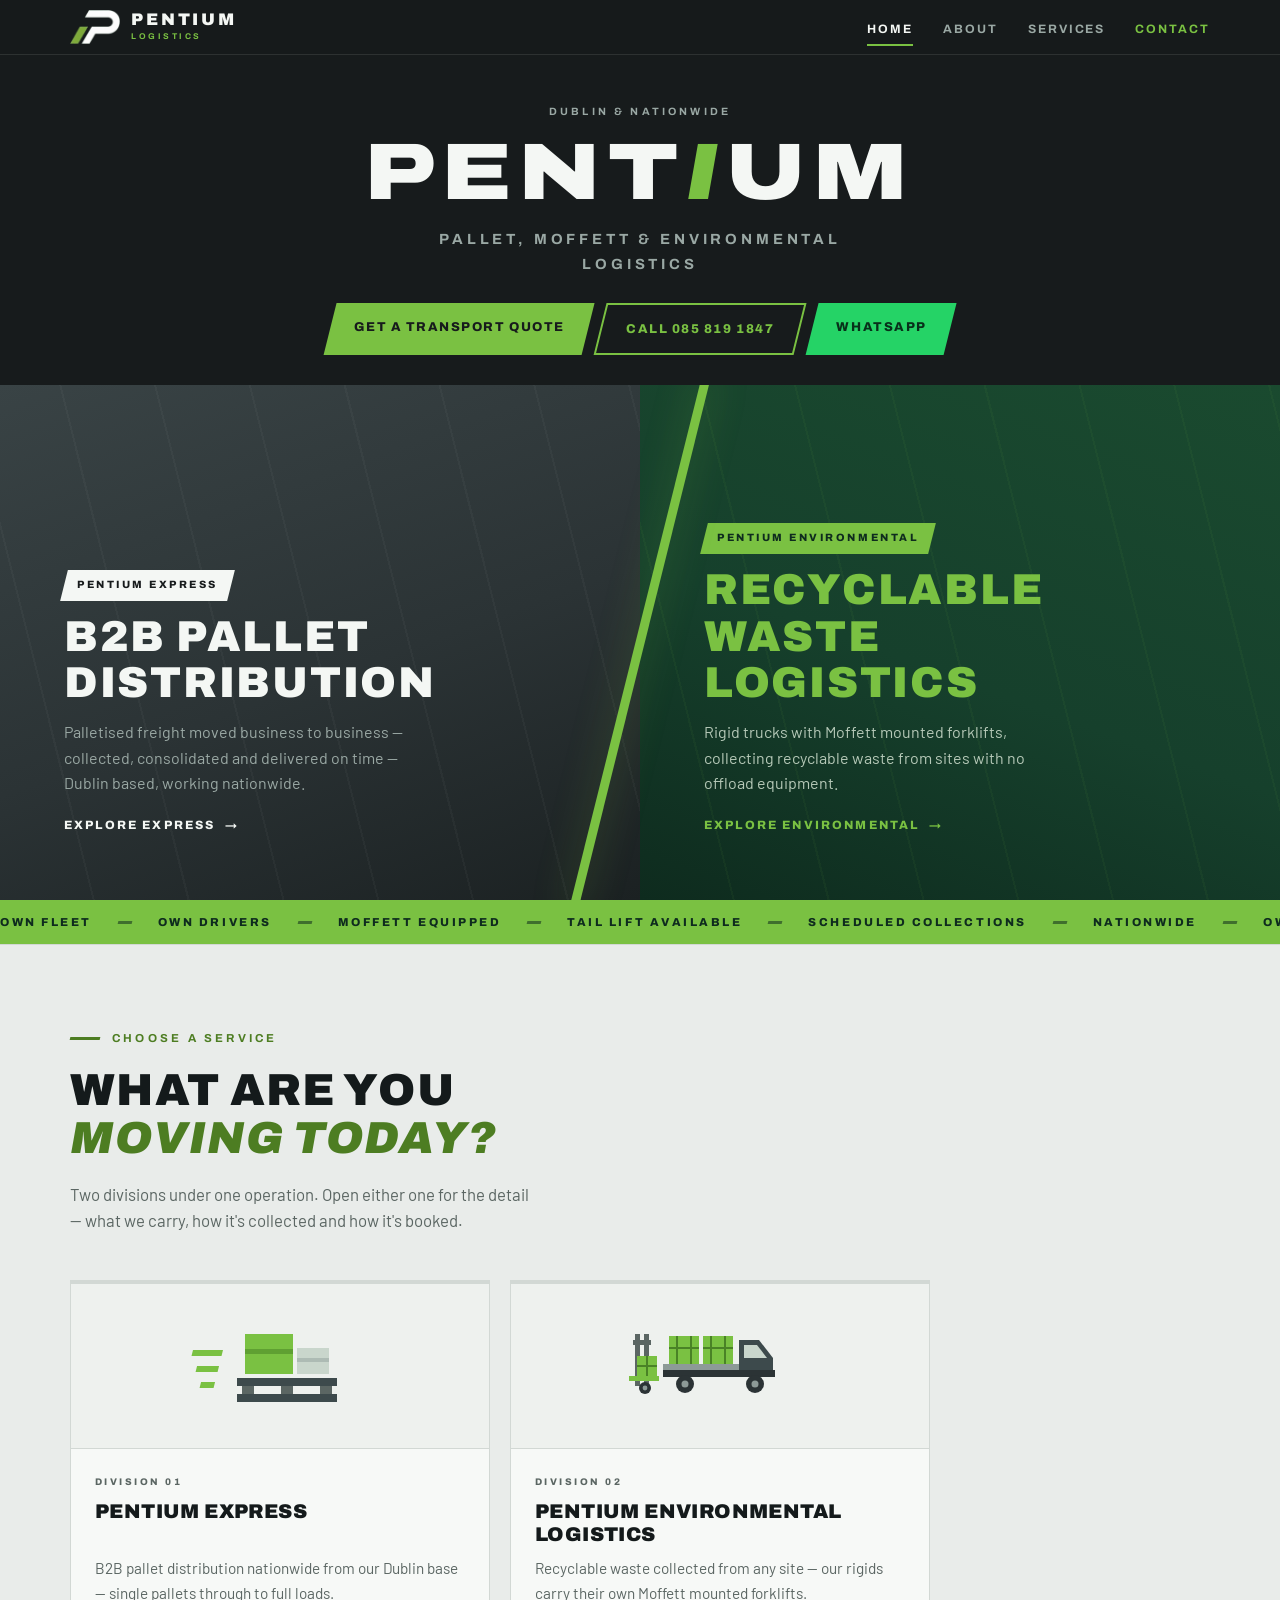
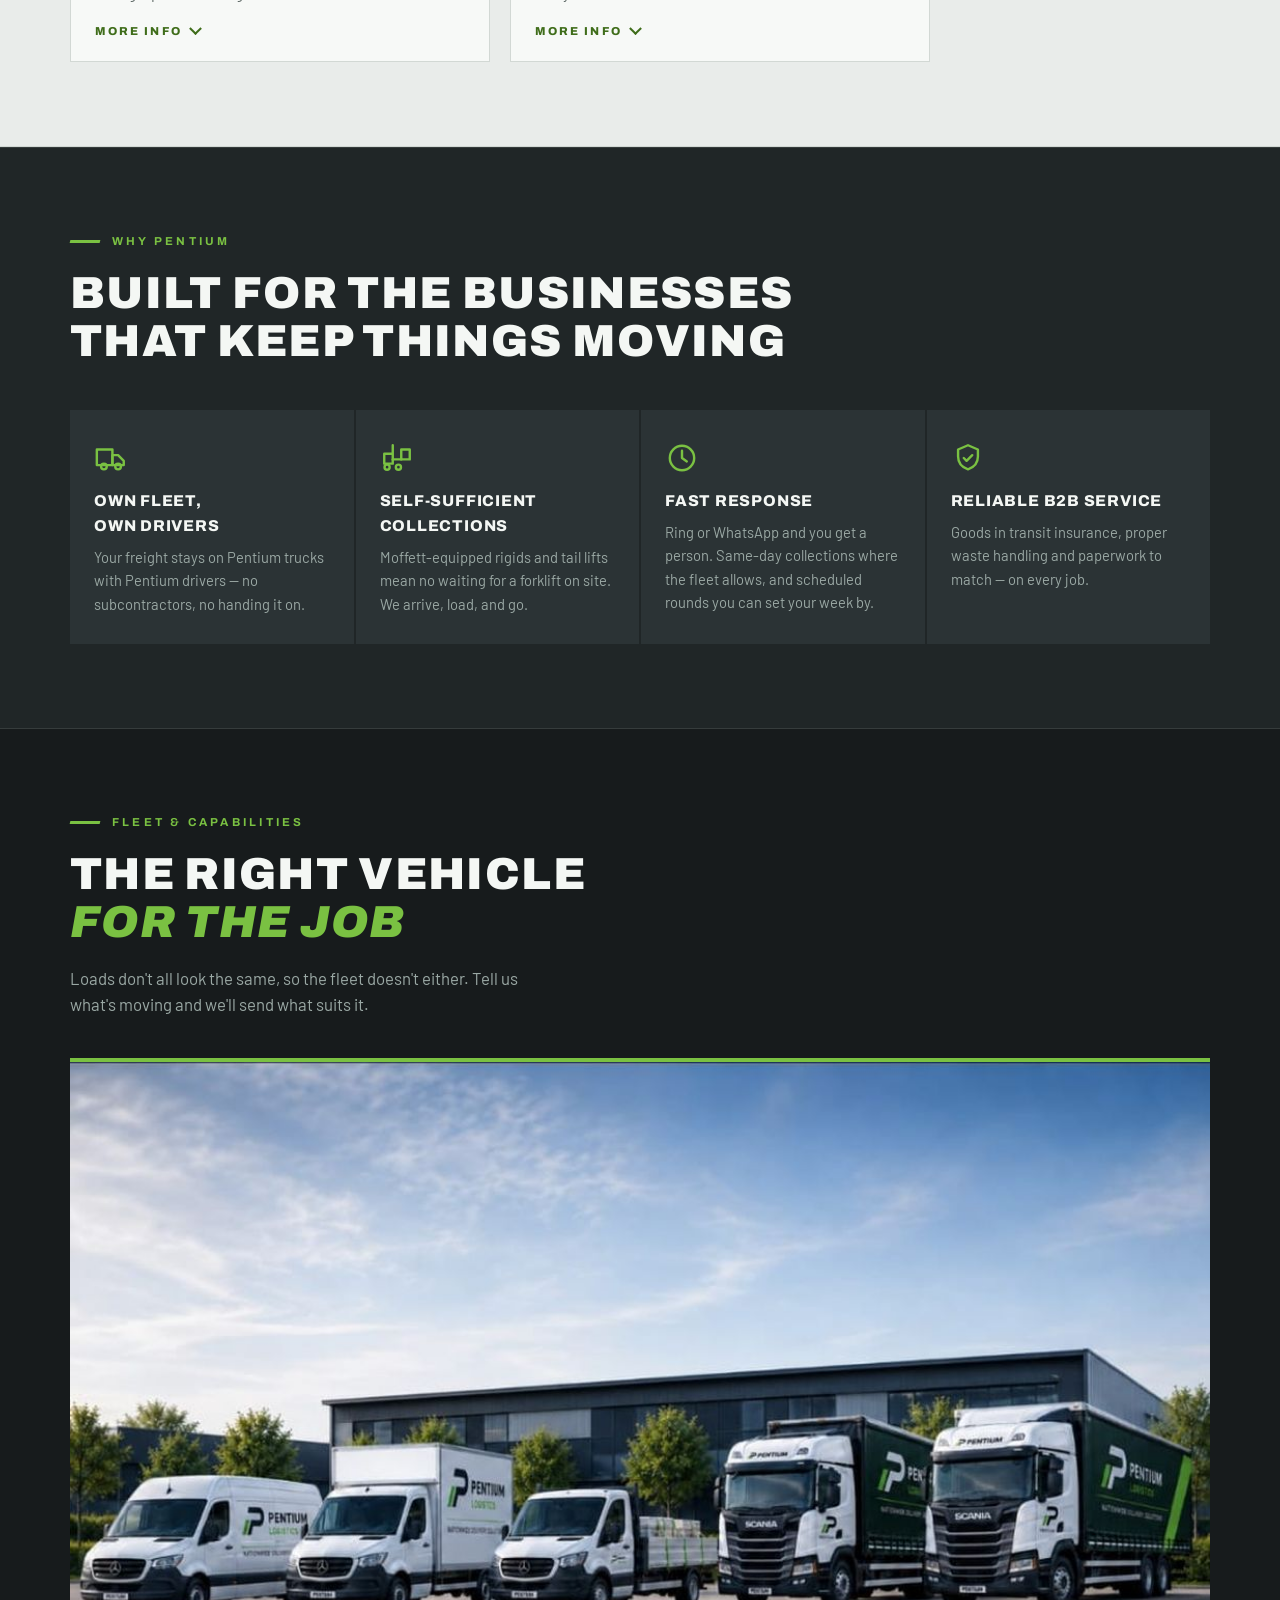
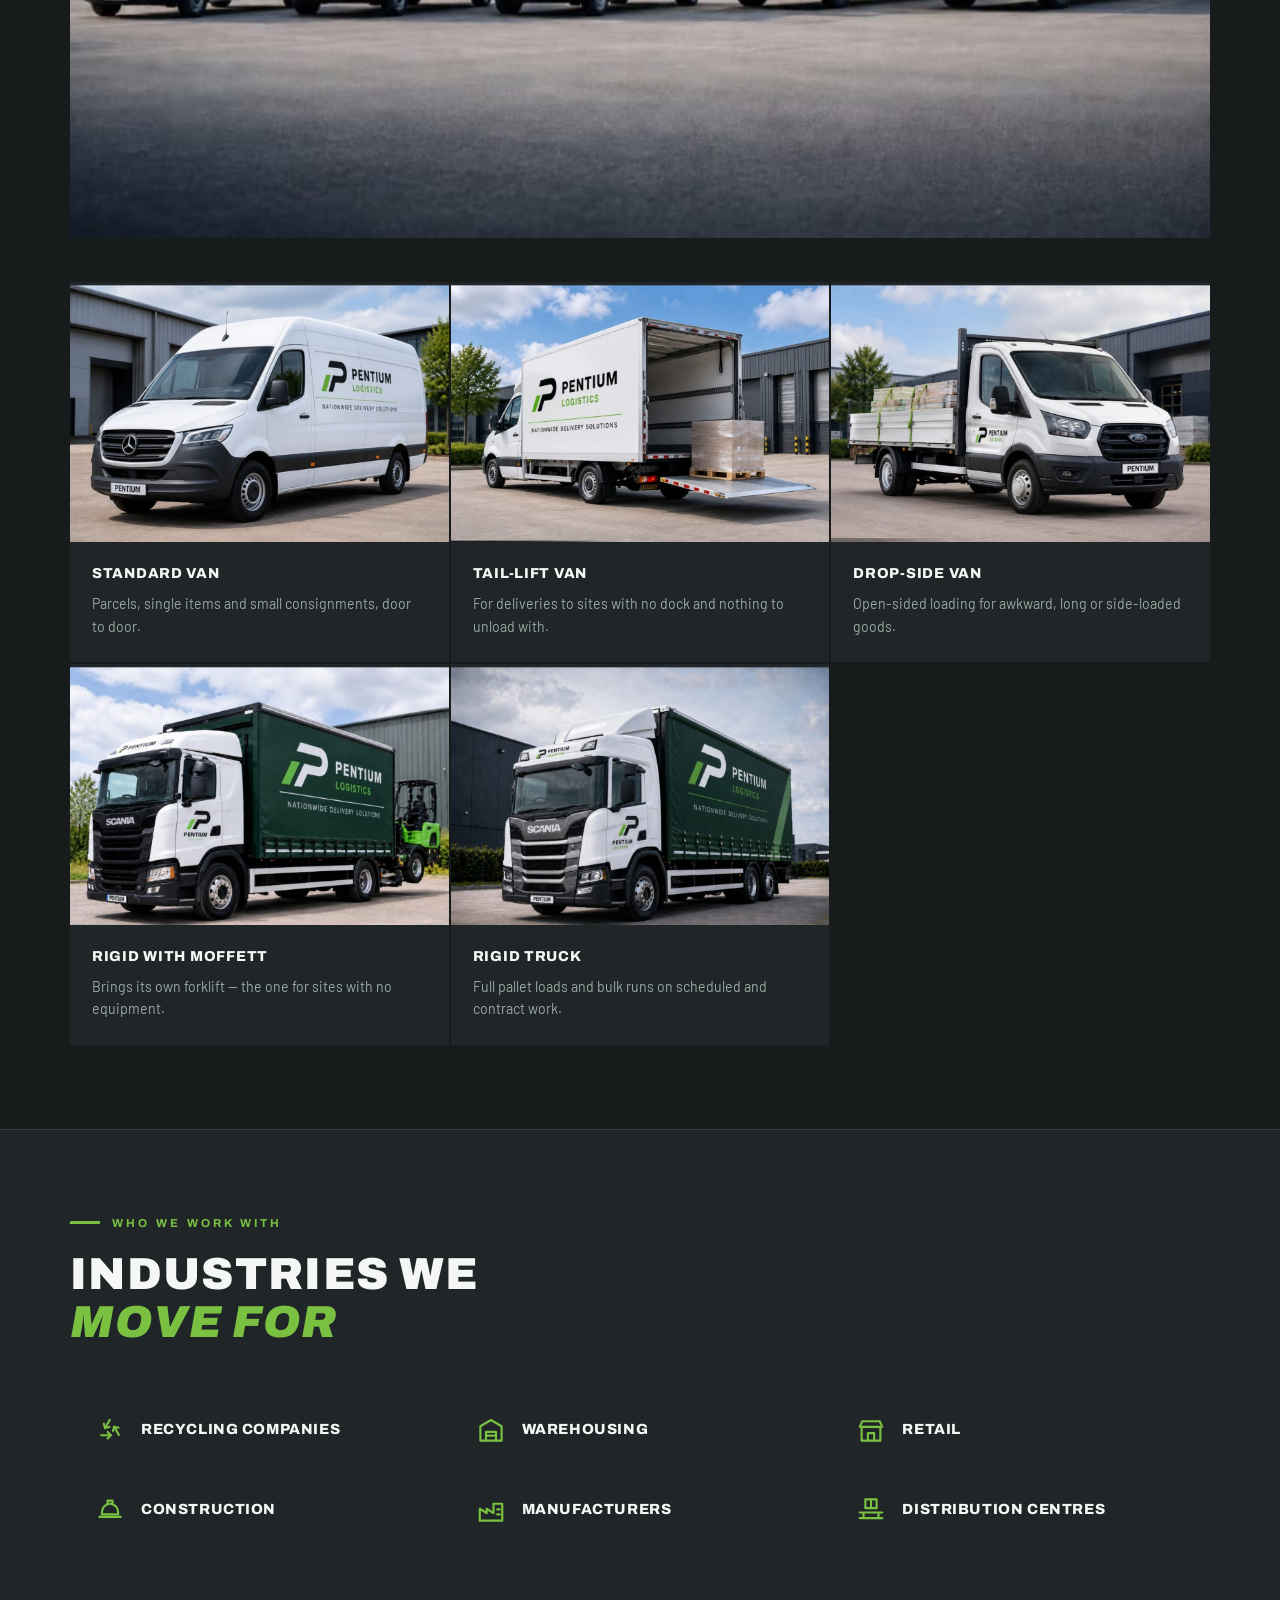
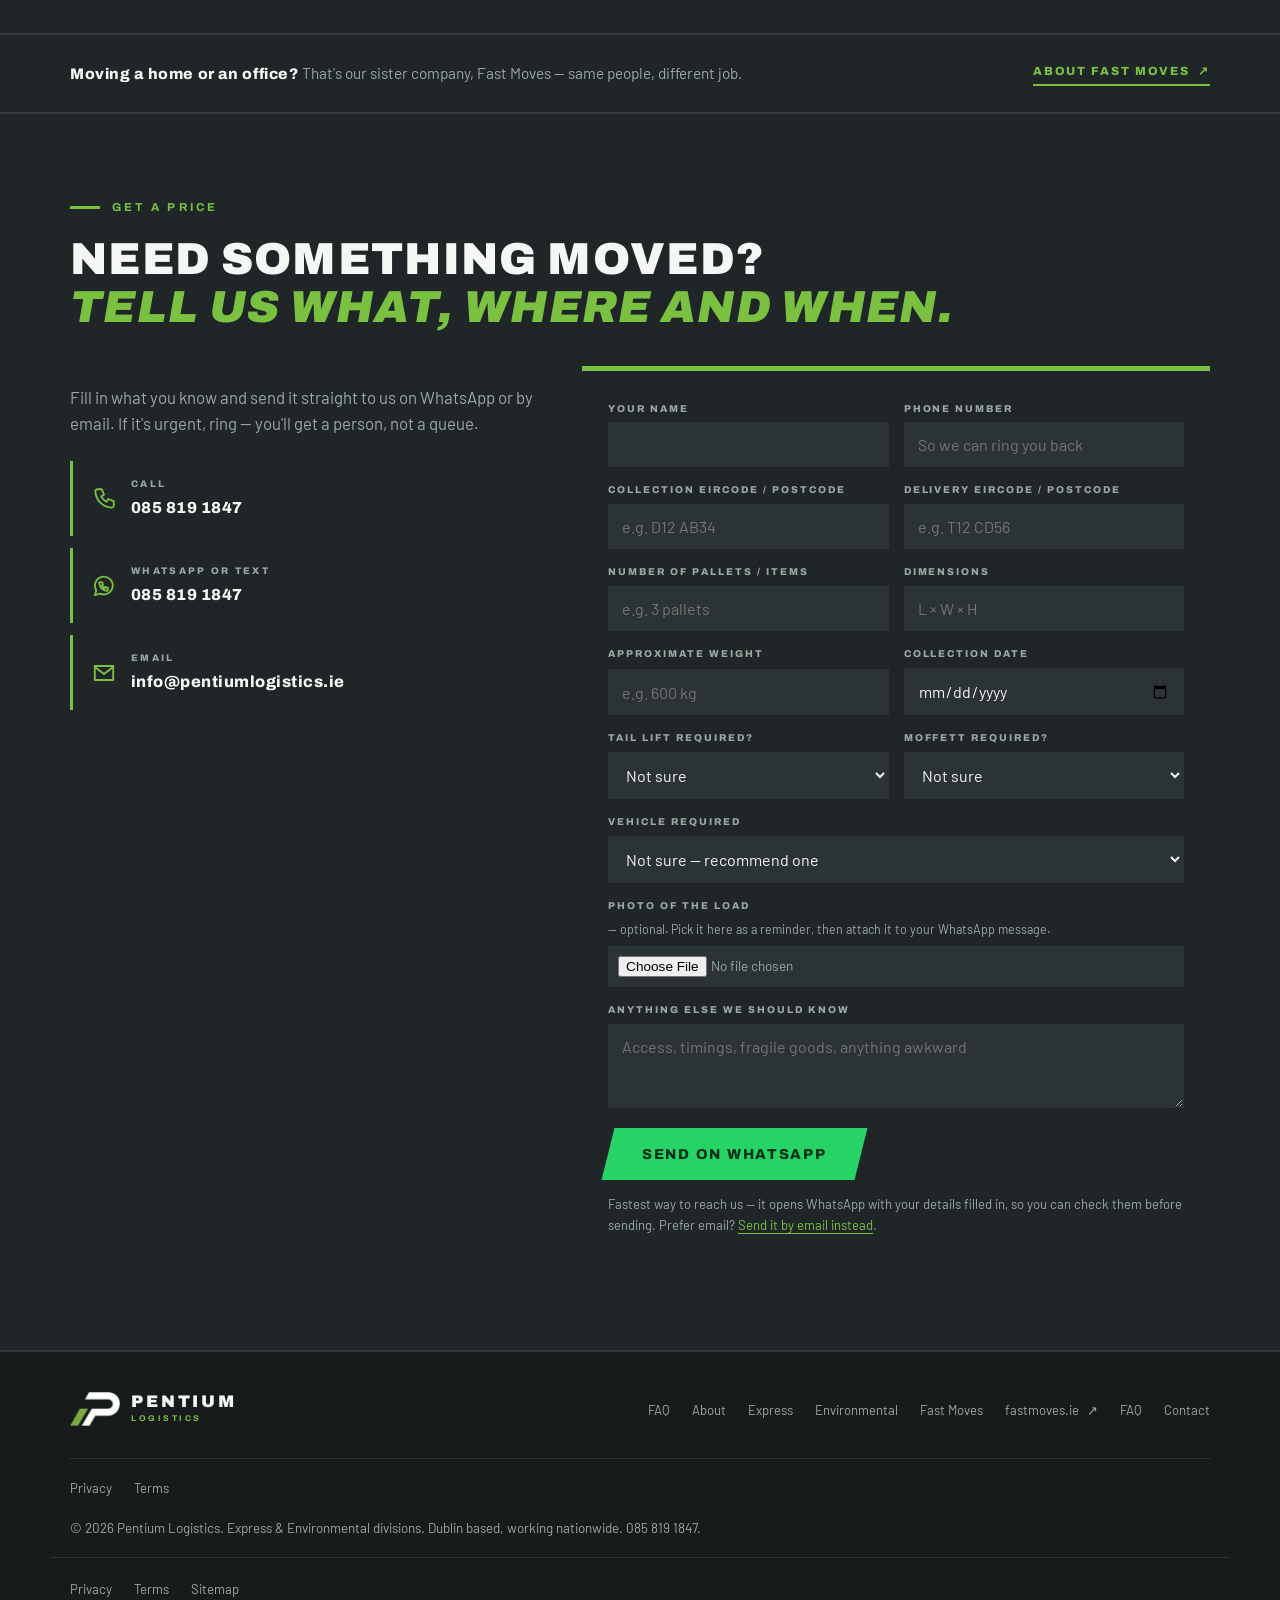
==== index.html @ 989b6089 "Finish the legal pages, render the quote form server-side, fix geography Addresses an external revie" ====
<!DOCTYPE html>
<html lang="en-IE">
<head>
<meta charset="utf-8">
<meta name="viewport" content="width=device-width, initial-scale=1.0, viewport-fit=cover">
<title>Pallet Distribution &amp; Moffett Collections Dublin | Pentium Logistics</title>
<meta name="description" content="B2B pallet distribution, Moffett mounted forklift collections and recyclable waste logistics. Own fleet, own drivers, Dublin based and working nationwide. Call or WhatsApp 085 819 1847.">
<link rel="canonical" href="https://pentium-3.vercel.app/">
<meta name="theme-color" content="#171b1c">
<meta property="og:type" content="website">
<meta property="og:locale" content="en_IE">
<meta property="og:site_name" content="Pentium Logistics">
<meta property="og:title" content="Pallet Distribution &amp; Moffett Collections Dublin | Pentium Logistics">
<meta property="og:description" content="B2B pallet distribution, Moffett mounted forklift collections and recyclable waste logistics. Own fleet, own drivers, Dublin based and working nationwide. Call or WhatsApp 085 819 1847.">
<meta property="og:url" content="https://pentium-3.vercel.app/">
<meta name="twitter:card" content="summary_large_image">
<link rel="icon" type="image/png" href="assets/favicon.png">
<link rel="preconnect" href="https://fonts.googleapis.com">
<link rel="preconnect" href="https://fonts.gstatic.com" crossorigin>
<link href="https://fonts.googleapis.com/css2?family=Archivo:wdth,wght@100,400..900;125,600..900&family=Barlow:wght@400;500;600&display=swap" rel="stylesheet">
<link rel="stylesheet" href="assets/styles.css">
<script type="application/ld+json">{
  "@context":"https://schema.org","@type":"LocalBusiness","@id":"https://pentium-3.vercel.app/#business",
  "name":"Pentium Logistics",
  "description":"B2B pallet distribution, Moffett collections and recyclable waste logistics. Dublin based, working nationwide.",
  "url":"https://pentium-3.vercel.app/","telephone":"+353858191847","email":"info@pentiumlogistics.ie",
  "address":{"@type":"PostalAddress","addressLocality":"Dublin","addressCountry":"IE"},
  "areaServed":{"@type":"Country","name":"Ireland"},
  "openingHoursSpecification":[{"@type":"OpeningHoursSpecification","dayOfWeek":["Monday","Tuesday","Wednesday","Thursday","Friday"],"opens":"08:00","closes":"18:00"}],
  "knowsAbout":["Pallet distribution","Moffett mounted forklift collections","Recyclable waste logistics","Tail lift delivery"]
}</script>
</head>
<body>
<a class="skip" href="#main">Skip to content</a>
<svg width="0" height="0" style="position:absolute" aria-hidden="true"><defs>
<g id="i-recycle"><g transform="translate(12,12)">
  <path d="M-7 4.2h7.6"/><path d="M0.6 4.2l-2.5-2.6M0.6 4.2l-2.5 2.6"/>
  <g transform="rotate(120)"><path d="M-7 4.2h7.6"/><path d="M0.6 4.2l-2.5-2.6M0.6 4.2l-2.5 2.6"/></g>
  <g transform="rotate(240)"><path d="M-7 4.2h7.6"/><path d="M0.6 4.2l-2.5-2.6M0.6 4.2l-2.5 2.6"/></g>
</g></g>
<g id="i-truck"><path d="M2 6h11v11H2z"/><path d="M13 10h4l4 4v3h-8z"/><circle cx="7" cy="18" r="2"/><circle cx="17" cy="18" r="2"/></g>
<g id="i-forklift"><path d="M9 3v13H3v-7h6"/><path d="M9 13h6"/><path d="M15 6h6v7h-6z"/><circle cx="5" cy="18.5" r="1.8"/><circle cx="13" cy="18.5" r="1.8"/></g>
<g id="i-swap"><path d="M3 8h15l-4-4"/><path d="M21 16H6l4 4"/></g>
<g id="i-shield"><path d="M12 3l7 3v5c0 4.6-3 7.7-7 9-4-1.3-7-4.4-7-9V6z"/><path d="M9 12l2 2 4-4"/></g>
<g id="i-wheel"><circle cx="12" cy="12" r="8.6"/><circle cx="12" cy="12" r="2.6"/><path d="M12 3.4v6M4.9 16.3l5.1-3M19.1 16.3l-5.1-3"/></g>
<g id="i-phone"><path d="M6 3h4l2 5-2.6 1.6a12.5 12.5 0 0 0 5 5L16 12l5 2v4a2 2 0 0 1-2.2 2A16 16 0 0 1 4 5.2 2 2 0 0 1 6 3z"/></g>
<g id="i-clipboard"><path d="M9 3h6v3H9z"/><path d="M9 4.5H5.5v16h13v-16H15"/><path d="M9 13l2 2 4-4"/></g>
<g id="i-store"><path d="M4.5 9.5h15v11h-15z"/><path d="M3 9.5L5 5h14l2 4.5"/><path d="M9.5 20.5v-6h5v6"/></g>
<g id="i-factory"><path d="M3 20.5V11l5.5 3.5V11L14 14.5V7h7v13.5z"/><path d="M17 11.5h2M17 15.5h2"/></g>
<g id="i-warehouse"><path d="M3.5 20.5V9L12 4l8.5 5v11.5z"/><path d="M8 20.5v-7h8v7"/><path d="M8 16.5h8"/></g>
<g id="i-pallet"><path d="M7.5 3.5h9v7h-9z"/><path d="M12 3.5v7"/><path d="M3 14h18M3 18.5h18M6 14v4.5M18 14v4.5"/></g>
<g id="i-home"><path d="M4 11l8-6.5 8 6.5v9.5H4z"/><path d="M10 20.5V15h4v5.5"/></g>
<g id="i-hardhat"><path d="M3.5 17.5h17"/><path d="M5.5 15.5v-2a6.5 6.5 0 0 1 13 0v2z"/><path d="M10 7.6V4.5h4v3.1"/></g>
<g id="i-phone2"><path d="M6 3h4l2 5-2.6 1.6a12.5 12.5 0 0 0 5 5L16 12l5 2v4a2 2 0 0 1-2.2 2A16 16 0 0 1 4 5.2 2 2 0 0 1 6 3z"/></g>
<g id="i-wa"><path d="M3.5 20.5l1.4-4.6A8.2 8.2 0 1 1 8.4 19z"/><path d="M8.6 8.4h1.6l1 2.3-1.1.8a5.6 5.6 0 0 0 2.4 2.4l.8-1.1 2.3 1v1.6c0 .6-.5 1.1-1.2 1a8 8 0 0 1-6.8-6.8c-.1-.7.4-1.2 1-1.2z"/></g>
<g id="i-mail"><path d="M3.5 5.5h17v13h-17z"/><path d="M3.5 6.5l8.5 6.5 8.5-6.5"/></g>
<g id="i-clock"><circle cx="12" cy="12" r="8.6"/><path d="M12 6.8V12l3.4 2.4"/></g>
<g id="i-question"><circle cx="12" cy="12" r="8.6"/><path d="M9.6 9.6a2.5 2.5 0 1 1 3.3 2.4c-.6.2-.9.8-.9 1.4v.5"/><path d="M12 17.2h.01"/></g>
</defs></svg>
<nav aria-label="Main">
  <div class="nav-in">
    <a class="logo" href="index.html" aria-label="Pentium Logistics home">
      <img src="assets/pentium-mark.png" alt="" width="106" height="72">
      <span class="word"><b>PENTIUM</b><i>LOGISTICS</i></span>
    </a>
    <button class="burger" aria-expanded="false" aria-label="Menu"><span></span><span></span><span></span></button>
    <ul class="nav-links">
      <li><a href="index.html" class="on" aria-current="page">Home</a></li>
      <li><a href="about.html">About</a></li>
      <li><a href="services.html">Services</a></li>
      <li class="cta"><a href="contact.html">Contact</a></li>
    </ul>
  </div>
</nav>
<div id="intro" aria-hidden="true">
  <div class="stars"></div>
  <div class="glow"></div>
  <svg class="skyline" viewBox="0 0 1200 150" preserveAspectRatio="xMidYMax slice" aria-hidden="true">
    <path d="M0 150V96h54v-26h40v26h30V60h64v90z"/>
    <path d="M150 150V72h86V52h20v20h54v78z"/>
    <path d="M300 150V40h18v110z"/><path d="M306 40h96v9h-96z"/><path d="M396 49h9v46h-9z"/>
    <path d="M330 150V88h120v62z"/>
    <path d="M470 150V64h74v-18h26v18h58v86z"/>
    <path d="M640 150V100h150v-22h44v22h60v50z"/>
    <path d="M700 78h12v22h-12z"/><path d="M760 68h12v32h-12z"/>
    <path d="M900 150V56h64v94z"/><path d="M924 34h16v22h-16z"/>
    <path d="M964 150V92h96v-20h34v20h106v58z"/>
    <path d="M1120 150V70h44v80z"/>
  </svg>
  <div class="ground"></div>
  <div class="kerb"></div>
  <div class="dashes"></div>
</div>
<div id="intro-van" aria-hidden="true">
  <svg viewBox="0 0 430 176" role="img">
    <rect x="16" y="14" width="262" height="100" fill="#0e2b1e"/>
    <rect x="16" y="14" width="262" height="7" fill="#f4f7f4"/>
    <rect x="16" y="100" width="262" height="14" fill="#7ac142"/>
    <image href="assets/pentium-express.png" x="42" y="38" width="210" height="33"/>
    <text x="42" y="92" font-family="Archivo, 'Arial Black', sans-serif" font-weight="700" font-size="13" letter-spacing="2.6" fill="#7ac142">DUBLIN &amp; LEINSTER</text>
    <path d="M278 42h46l40 38v34h-86z" fill="#f4f7f4"/>
    <path d="M287 51h36l30 28h-66z" fill="#31393b"/>
    <rect x="278" y="100" width="90" height="14" fill="#7ac142"/>
    <rect x="356" y="86" width="14" height="10" fill="#ffd166"/>
    <rect x="16" y="114" width="352" height="10" fill="#2b3335"/>
    <g class="wheel"><circle cx="88" cy="132" r="22" fill="#12191a"/><circle cx="88" cy="132" r="8" fill="#8d9a97"/><rect x="86" y="112" width="4" height="40" fill="#8d9a97"/><rect x="68" y="130" width="40" height="4" fill="#8d9a97"/></g>
    <g class="wheel"><circle cx="306" cy="132" r="22" fill="#12191a"/><circle cx="306" cy="132" r="8" fill="#8d9a97"/><rect x="304" y="112" width="4" height="40" fill="#8d9a97"/><rect x="286" y="130" width="40" height="4" fill="#8d9a97"/></g>
  </svg>
</div>

<main id="main">

<header class="hero" id="top">
  <div class="hero-brand">
    <div class="kicker">Dublin &amp; nationwide</div>
    <h1>PENT<em>I</em>UM</h1>
    <div class="strap">Pallet, Moffett &amp; Environmental Logistics</div>
    <div class="hero-cta">
      <a class="btn btn-green" href="index.html#quote"><span>Get a transport quote</span></a>
      <a class="btn btn-line" href="tel:+353858191847"><span>Call 085 819 1847</span></a>
      <a class="btn btn-wa" href="https://wa.me/353858191847" target="_blank" rel="noopener noreferrer"><span>WhatsApp</span></a>
    </div>
  </div>
  <div class="split">
    <a class="half half-x" href="express.html">
      <div class="bg" aria-hidden="true"></div>
      <div class="half-in">
        <span class="tagchip"><span>Pentium Express</span></span>
        <h2>B2B pallet<br>distribution</h2>
        <p>Palletised freight moved business to business &mdash; collected, consolidated and delivered on time &mdash; Dublin based, working nationwide.</p>
        <span class="go">Explore Express</span>
      </div>
    </a>
    <a class="half half-e" href="environmental.html">
      <div class="bg" aria-hidden="true"></div>
      <div class="half-in">
        <span class="tagchip"><span>Pentium Environmental</span></span>
        <h2>Recyclable<br>waste logistics</h2>
        <p>Rigid trucks with Moffett mounted forklifts, collecting recyclable waste from sites with no offload equipment.</p>
        <span class="go">Explore Environmental</span>
      </div>
    </a>
  </div>
</header>

<div class="ticker" aria-hidden="true">
  <div class="ticker-in">
    <span>Own fleet</span><span>Own drivers</span><span>Moffett equipped</span><span>Tail lift available</span><span>Scheduled collections</span><span>Nationwide</span>
    <span>Own fleet</span><span>Own drivers</span><span>Moffett equipped</span><span>Tail lift available</span><span>Scheduled collections</span><span>Nationwide</span>
  </div>
</div>

<section class="areas" id="areas">
  <div class="wrap">
    <div class="rv">
      <div class="eyebrow">Choose a service</div>
      <h2 class="sec">What are you<br><em>moving today?</em></h2>
      <p class="lede">Two divisions under one operation. Open either one for the detail &mdash; what we carry, how it's collected and how it's booked.</p>
    </div>
    <div class="area-grid two-up">
      <article class="area rv" id="area-express">
        <div class="area-art" aria-hidden="true">
          <svg viewBox="0 0 190 120" role="img">
            <g fill="#7ac142">
              <rect x="18" y="40" width="30" height="6" transform="skewX(-14)"/>
              <rect x="26" y="56" width="22" height="6" transform="skewX(-14)"/>
              <rect x="34" y="72" width="14" height="6" transform="skewX(-14)"/>
            </g>
            <rect x="60" y="24" width="48" height="40" fill="#7ac142"/>
            <rect x="60" y="39" width="48" height="5" fill="#5fa032"/>
            <rect x="112" y="38" width="32" height="26" fill="#c9d6cc"/>
            <rect x="112" y="48" width="32" height="4" fill="#adbbb4"/>
            <rect x="52" y="68" width="100" height="8" fill="#3d4a4c"/>
            <rect x="52" y="84" width="100" height="8" fill="#3d4a4c"/>
            <rect x="57" y="76" width="12" height="8" fill="#5b6663"/>
            <rect x="96" y="76" width="12" height="8" fill="#5b6663"/>
            <rect x="135" y="76" width="12" height="8" fill="#5b6663"/>
          </svg>
        </div>
        <div class="area-body">
          <span class="area-tag">Division 01</span>
          <h3>Pentium Express</h3>
          <p class="area-sum">B2B pallet distribution nationwide from our Dublin base &mdash; single pallets through to full loads.</p>
          <button class="area-btn" aria-expanded="false" aria-controls="panel-express">
            <span class="lbl-more">More info</span><span class="lbl-less">Close</span><i class="chev"></i>
          </button>
        </div>
        <div class="area-panel" id="panel-express" role="region" aria-label="Pentium Express details">
          <div class="area-panel-in">
            <div class="area-detail">
              <hr>
              <p>The freight arm. We collect palletised goods from your premises and deliver them straight to your customers, with a confirmed collection window on every booking.</p>
              <h4>What's included</h4>
              <ul>
                <li><b>Pallet distribution</b> &mdash; single pallet up to full load on scheduled runs.</li>
                <li><b>Next-day &amp; economy</b> &mdash; choose the speed the job actually needs.</li>
                <li><b>Groupage &amp; part loads</b> &mdash; pay for the space you use, not the truck.</li>
                <li><b>Tail-lift &amp; assisted offload</b> &mdash; for sites with no dock or forklift.</li>
                <li><b>Regular contract runs</b> &mdash; fixed weekly routes to the same customers.</li>
              </ul>
              <a class="go" href="express.html">Full Express service &rarr;</a>
            </div>
          </div>
        </div>
      </article>

      <article class="area rv" id="area-environmental">
        <div class="area-art" aria-hidden="true">
          <svg viewBox="0 0 190 120" role="img">
            <g fill="#7ac142">
              <rect x="44" y="26" width="30" height="28"/>
              <rect x="78" y="26" width="30" height="28"/>
            </g>
            <g stroke="#4a8226" stroke-width="2">
              <path d="M52 26v28M66 26v28M86 26v28M100 26v28"/>
              <path d="M44 38h30M78 38h30"/>
            </g>
            <rect x="38" y="54" width="76" height="6" fill="#8d9a97"/>
            <path d="M114 30h20l14 18v12h-34z" fill="#3d4a4c"/>
            <path d="M119 35h13l10 13h-23z" fill="#c9d6cc"/>
            <rect x="38" y="60" width="112" height="7" fill="#2b3335"/>
            <circle cx="60" cy="74" r="9" fill="#2b3335"/><circle cx="60" cy="74" r="3.5" fill="#8d9a97"/>
            <circle cx="130" cy="74" r="9" fill="#2b3335"/><circle cx="130" cy="74" r="3.5" fill="#8d9a97"/>
            <g fill="#5b6663"><rect x="10" y="24" width="5" height="52"/><rect x="19" y="24" width="5" height="52"/></g>
            <rect x="8" y="30" width="18" height="5" fill="#5b6663"/>
            <rect x="12" y="46" width="20" height="20" fill="#7ac142"/>
            <g stroke="#4a8226" stroke-width="2"><path d="M22 46v20M12 56h20"/></g>
            <rect x="4" y="66" width="30" height="5" fill="#7ac142"/>
            <circle cx="20" cy="78" r="6" fill="#2b3335"/><circle cx="20" cy="78" r="2.4" fill="#8d9a97"/>
          </svg>
        </div>
        <div class="area-body">
          <span class="area-tag">Division 02</span>
          <h3>Pentium Environmental Logistics</h3>
          <p class="area-sum">Recyclable waste collected from any site &mdash; our rigids carry their own Moffett mounted forklifts.</p>
          <button class="area-btn" aria-expanded="false" aria-controls="panel-environmental">
            <span class="lbl-more">More info</span><span class="lbl-less">Close</span><i class="chev"></i>
          </button>
        </div>
        <div class="area-panel" id="panel-environmental" role="region" aria-label="Pentium Environmental Logistics details">
          <div class="area-panel-in">
            <div class="area-detail">
              <hr>
              <p>The recycling arm. Because the offload equipment travels with the truck, we can collect from yards and sites that have nothing on the ground &mdash; then deliver straight to licensed facilities.</p>
              <h4>What's included</h4>
              <ul>
                <li><b>Rigids with Moffett forklifts</b> &mdash; self-sufficient collections, every time.</li>
                <li><b>Baled cardboard &amp; plastics</b> &mdash; scheduled lifts direct from your site.</li>
                <li><b>Site clearances</b> &mdash; accumulated recyclables cleared in a single visit.</li>
                <li><b>Delivery to recycling facilities</b> &mdash; material moved on for processing.</li>
                <li><b>Scheduled collections</b> &mdash; weekly or fortnightly rounds, same day each week, sized to your volume.</li>
              </ul>
              <a class="go" href="environmental.html">Full Environmental service &rarr;</a>
            </div>
          </div>
        </div>
      </article>

    </div>
  </div>
</section>

<section class="sec-alt">
  <div class="wrap">
    <div class="rv">
      <div class="eyebrow">Why Pentium</div>
      <h2 class="sec">Built for the businesses<br>that keep things moving</h2>
    </div>
    <div class="cards">
      <div class="card rv"><svg class="ico" viewBox="0 0 24 24" aria-hidden="true"><use href="#i-truck"/></svg><h3>Own fleet, own drivers</h3><p>Your freight stays on Pentium trucks with Pentium drivers &mdash; no subcontractors, no handing it on.</p></div>
      <div class="card rv"><svg class="ico" viewBox="0 0 24 24" aria-hidden="true"><use href="#i-forklift"/></svg><h3>Self-sufficient collections</h3><p>Moffett-equipped rigids and tail lifts mean no waiting for a forklift on site. We arrive, load, and go.</p></div>
      <div class="card rv"><svg class="ico" viewBox="0 0 24 24" aria-hidden="true"><use href="#i-clock"/></svg><h3>Fast response</h3><p>Ring or WhatsApp and you get a person. Same-day collections where the fleet allows, and scheduled rounds you can set your week by.</p></div>
      <div class="card rv"><svg class="ico" viewBox="0 0 24 24" aria-hidden="true"><use href="#i-shield"/></svg><h3>Reliable B2B service</h3><p>Goods in transit insurance, proper waste handling and paperwork to match &mdash; on every job.</p></div>
    </div>
  </div>
</section>

<section id="fleet">
  <div class="wrap">
    <div class="rv">
      <div class="eyebrow">Fleet &amp; capabilities</div>
      <h2 class="sec">The right vehicle<br><em>for the job</em></h2>
      <p class="lede">Loads don't all look the same, so the fleet doesn't either. Tell us what's moving and we'll send what suits it.</p>
    </div>
    <figure class="fleet-banner rv">
      <img src="assets/fleet/fleet-lineup.jpg" alt="The Pentium Logistics fleet lined up: three vans and two rigids" loading="lazy" decoding="async">
    </figure>
    <div class="fleet">
      <figure class="fleet-card rv">
        <img src="assets/fleet/standard-van.jpg" alt="Pentium Logistics Mercedes Sprinter panel van" loading="lazy" decoding="async">
        <figcaption><h3>Standard van</h3><p>Parcels, single items and small consignments, door to door.</p></figcaption>
      </figure>
      <figure class="fleet-card rv">
        <img src="assets/fleet/taillift-van.jpg" alt="Pentium Logistics box van with the tail lift lowered and a pallet on it" loading="lazy" decoding="async">
        <figcaption><h3>Tail-lift van</h3><p>For deliveries to sites with no dock and nothing to unload with.</p></figcaption>
      </figure>
      <figure class="fleet-card rv">
        <img src="assets/fleet/dropside-van.jpg" alt="Pentium Logistics Ford Transit drop-side truck loaded with building materials" loading="lazy" decoding="async">
        <figcaption><h3>Drop-side van</h3><p>Open-sided loading for awkward, long or side-loaded goods.</p></figcaption>
      </figure>
      <figure class="fleet-card rv">
        <img src="assets/fleet/moffett-logistics.jpg" alt="Pentium Logistics Scania rigid with a Moffett mounted forklift on the back" loading="lazy" decoding="async">
        <figcaption><h3>Rigid with Moffett</h3><p>Brings its own forklift &mdash; the one for sites with no equipment.</p></figcaption>
      </figure>
      <figure class="fleet-card rv">
        <img src="assets/fleet/rigid-truck.jpg" alt="Pentium Logistics Scania curtainside rigid truck" loading="lazy" decoding="async">
        <figcaption><h3>Rigid truck</h3><p>Full pallet loads and bulk runs on scheduled and contract work.</p></figcaption>
      </figure>
    </div>
  </div>
</section>

<section class="sec-alt">
  <div class="wrap">
    <div class="rv">
      <div class="eyebrow">Who we work with</div>
      <h2 class="sec">Industries we<br><em>move for</em></h2>
    </div>
    <div class="inds">
      <div class="ind rv"><svg viewBox="0 0 24 24" aria-hidden="true"><use href="#i-recycle"/></svg><b>Recycling companies</b></div>
      <div class="ind rv"><svg viewBox="0 0 24 24" aria-hidden="true"><use href="#i-warehouse"/></svg><b>Warehousing</b></div>
      <div class="ind rv"><svg viewBox="0 0 24 24" aria-hidden="true"><use href="#i-store"/></svg><b>Retail</b></div>
      <div class="ind rv"><svg viewBox="0 0 24 24" aria-hidden="true"><use href="#i-hardhat"/></svg><b>Construction</b></div>
      <div class="ind rv"><svg viewBox="0 0 24 24" aria-hidden="true"><use href="#i-factory"/></svg><b>Manufacturers</b></div>
      <div class="ind rv"><svg viewBox="0 0 24 24" aria-hidden="true"><use href="#i-pallet"/></svg><b>Distribution centres</b></div>
    </div>
  </div>
</section>

<div class="sister-slim">
  <div class="wrap">
    <p><b>Moving a home or an office?</b> That's our sister company, Fast Moves &mdash; same people, different job.</p>
    <a class="out ext" href="fast-moves.html">About Fast Moves</a>
  </div>
</div>


<!-- ===================================================================
     TRUST PROOF — highest-value thing you can add to this page.
     When you have two or three real customer quotes, delete this comment
     and paste the block below in, filling in the real words and names.
     Do not invent them: a made-up testimonial is worse than none.

<section class="sec-alt">
  <div class="wrap">
    <div class="rv"><div class="eyebrow">What customers say</div>
      <h2 class="sec">In their<br><em>own words</em></h2></div>
    <div class="cards c2">
      <blockquote class="card rv"><p>"Their exact words here."</p>
        <cite>Name, Company</cite></blockquote>
      <blockquote class="card rv"><p>"Their exact words here."</p>
        <cite>Name, Company</cite></blockquote>
    </div>
  </div>
</section>
==================================================================== -->

<div class="quote-slot" id="quote">
<section class="sec-alt">
  <div class="wrap">
    <div class="rv">
      <div class="eyebrow">Get a price</div>
      <h2 class="sec">Need something moved?<br><em>Tell us what, where and when.</em></h2>
    </div>
    <div class="quote-wrap">
      <div class="rv">
        <p class="lede">Fill in what you know and send it straight to us on WhatsApp or by email. If it's urgent, ring &mdash; you'll get a person, not a queue.</p>
        <div class="reach">
          <a href="tel:+353858191847"><svg viewBox="0 0 24 24" aria-hidden="true"><use href="#i-phone2"/></svg><span><span class="k">Call</span><span class="v">085 819 1847</span></span></a>
          <a href="https://wa.me/353858191847" target="_blank" rel="noopener noreferrer"><svg viewBox="0 0 24 24" aria-hidden="true"><use href="#i-wa"/></svg><span><span class="k">WhatsApp or text</span><span class="v">085 819 1847</span></span></a>
          <a href="mailto:info@pentiumlogistics.ie"><svg viewBox="0 0 24 24" aria-hidden="true"><use href="#i-mail"/></svg><span><span class="k">Email</span><span class="v">info@pentiumlogistics.ie</span></span></a>
        </div>
      </div>

      <form class="qform2 rv" novalidate>
        <div class="qgrid">
          <label>Your name<input type="text" name="name" autocomplete="name"></label>
          <label>Phone number<input type="tel" name="phone" autocomplete="tel" placeholder="So we can ring you back"></label>
          <label>Collection Eircode / postcode<input type="text" name="from" placeholder="e.g. D12 AB34"></label>
          <label>Delivery Eircode / postcode<input type="text" name="to" placeholder="e.g. T12 CD56"></label>
          <label>Number of pallets / items<input type="text" name="qty" placeholder="e.g. 3 pallets"></label>
          <label>Dimensions<input type="text" name="dims" placeholder="L &times; W &times; H"></label>
          <label>Approximate weight<input type="text" name="weight" placeholder="e.g. 600 kg"></label>
          <label>Collection date<input type="date" name="date"></label>
          <label>Tail lift required?
            <select name="taillift"><option value="">Not sure</option><option>Yes</option><option>No</option></select>
          </label>
          <label>Moffett required?
            <select name="moffett"><option value="">Not sure</option><option>Yes</option><option>No</option></select>
          </label>
          <label class="full">Vehicle required
            <select name="vehicle">
              <option value="">Not sure &mdash; recommend one</option>
              <option>Standard van</option>
              <option>Tail-lift van</option>
              <option>Drop-side van</option>
              <option>Rigid with Moffett</option>
              <option>Rigid truck</option>
            </select>
          </label>
          <label class="full">Photo of the load <span class="hint">&mdash; optional. Pick it here as a reminder, then attach it to your WhatsApp message.</span>
            <input type="file" name="photo" accept="image/*">
          </label>
          <label class="full">Anything else we should know<textarea name="notes" placeholder="Access, timings, fragile goods, anything awkward"></textarea></label>
        </div>
        <p class="qerr" role="alert" hidden></p>
        <div class="qsend">
          <button type="button" class="btn btn-wa btn-big" data-send="wa"><span>Send on WhatsApp</span></button>
        </div>
        <p class="qnote">Fastest way to reach us &mdash; it opens WhatsApp with your details filled in, so you can check them before sending. Prefer email? <a href="#" data-send="mail">Send it by email instead</a>.</p>
        <div class="qdone" role="status" hidden>
          <b>Sent to WhatsApp.</b>
          <p>If WhatsApp didn't open, ring us on <a href="tel:+353858191847">085 819 1847</a> or email <a href="mailto:info@pentiumlogistics.ie">info@pentiumlogistics.ie</a>.</p>
        </div>
      </form>
    </div>
  </div>
</section>
</div>
</main>


<footer>
  <div class="wrap foot">
    <a class="logo" href="index.html" aria-label="Back to home">
      <img src="assets/pentium-mark.png" alt="">
      <span class="word"><b>PENTIUM</b><i>LOGISTICS</i></span>
    </a>
    <ul class="foot-nav">
      <li><a href="faq.html">FAQ</a></li>
      <li><a href="about.html">About</a></li>
      <li><a href="express.html">Express</a></li>
      <li><a href="environmental.html">Environmental</a></li>
      <li><a href="fast-moves.html">Fast Moves</a></li>
      <li><a class="ext" href="https://www.fastmoves.ie/" target="_blank" rel="noopener noreferrer">fastmoves.ie</a></li>
      <li><a href="faq.html">FAQ</a></li>
      <li><a href="contact.html">Contact</a></li>
    </ul>
    <ul class="foot-nav" style="width:100%;margin-top:14px;padding-top:14px;border-top:1px solid var(--edge)">
      <li><a href="privacy.html">Privacy</a></li>
      <li><a href="terms.html">Terms</a></li>
    </ul>
    <small>&copy; 2026 Pentium Logistics. Express &amp; Environmental divisions. Dublin based, working nationwide. 085 819 1847.</small>
  </div>
  <div class="wrap foot legal">
    <ul class="foot-nav">
      <li><a href="privacy.html">Privacy</a></li>
      <li><a href="terms.html">Terms</a></li>
      <li><a href="sitemap.xml">Sitemap</a></li>
    </ul>
  </div>
</footer>

<div class="callbar">
  <a class="c1" href="tel:+353858191847">Call</a>
  <a class="c2" href="https://wa.me/353858191847" target="_blank" rel="noopener noreferrer">WhatsApp</a>
  <a class="c3" href="contact.html">Get a quote</a>
</div>
<script src="assets/site.js"></script>
</body>
</html>
---- assets/styles.css ----
:root{
  /* graphite ground — grey carries the page, green is the accent */
  --graphite:#171b1c; --slate:#202627; --steel:#2b3335; --iron:#394345;
  --fog:#9aa8a4; --edge:rgba(244,247,244,.10);
  /* brand greens, used deliberately */
  --forest:#0e2b1e; --moss:#16402c; --green:#7ac142; --green-line:rgba(122,193,66,.28);
  /* light band */
  --paper:#e9ecea; --card:#f7f9f7; --ink-d:#141a1b; --ink-m:#5b6663; --rule:#d2d8d4;
  --white:#f4f7f4; --slash:-14deg;
}
*{margin:0;padding:0;box-sizing:border-box}
html,body{max-width:100%;overflow-x:hidden}
html{scroll-behavior:smooth}
body{background:var(--graphite);color:var(--white);font-family:'Barlow',sans-serif;font-size:17px;line-height:1.6;-webkit-font-smoothing:antialiased;-webkit-text-size-adjust:100%}
::selection{background:var(--green);color:var(--graphite)}
h1,h2,h3,.disp{font-family:'Archivo',sans-serif;overflow-wrap:break-word;text-wrap:balance}
img{max-width:100%;display:block}
a{color:inherit}
.wrap{width:100%;max-width:1180px;margin:0 auto;padding:0 20px}
.eyebrow{font-family:'Archivo',sans-serif;font-weight:700;font-size:.72rem;letter-spacing:.28em;text-transform:uppercase;color:var(--green);display:flex;align-items:center;gap:12px;margin-bottom:18px}
.eyebrow::before{content:"";width:30px;height:3px;background:var(--green);transform:skewX(var(--slash));flex:none}
.btn{display:inline-block;font-family:'Archivo',sans-serif;font-weight:800;font-size:.85rem;letter-spacing:.12em;text-transform:uppercase;padding:16px 28px;text-decoration:none;transform:skewX(var(--slash));transition:background .2s,color .2s,border-color .2s;border:0;cursor:pointer}
.btn span{display:inline-block;transform:skewX(calc(var(--slash)*-1))}
.btn-green{background:var(--green);color:var(--graphite)}
.btn-green:hover{background:var(--white)}

/* nav */
nav{position:fixed;inset:0 0 auto 0;z-index:50;background:rgba(23,27,28,.92);backdrop-filter:blur(10px);border-bottom:1px solid var(--edge)}
.nav-in{max-width:1180px;margin:0 auto;padding:10px 20px;display:flex;align-items:center;justify-content:space-between;gap:14px}
.logo{display:flex;align-items:center;gap:11px;text-decoration:none;flex:none}
.logo img{height:34px;width:auto}
.logo .word{display:flex;flex-direction:column;line-height:1}
.logo b{font-family:'Archivo',sans-serif;font-weight:900;font-size:1.05rem;letter-spacing:.17em}
.logo i{font-style:normal;font-family:'Archivo',sans-serif;font-size:.52rem;font-weight:700;letter-spacing:.3em;color:var(--green);margin-top:4px}
.nav-links{display:flex;gap:30px;list-style:none;align-items:center}
.nav-links a{font-family:'Archivo',sans-serif;font-size:.76rem;font-weight:700;letter-spacing:.16em;text-transform:uppercase;text-decoration:none;color:var(--fog);transition:color .2s;padding:8px 0}
.nav-links a:hover,.nav-links a:focus-visible{color:var(--green)}
.nav-links a.on{color:var(--white);border-bottom:2px solid var(--green)}
.nav-links .cta a{color:var(--green)}
.burger{display:none;background:none;border:0;cursor:pointer;padding:10px;margin-right:-10px}
.burger span{display:block;width:24px;height:2px;background:var(--white);margin:5px 0;transition:transform .25s,opacity .25s}
.burger[aria-expanded="true"] span:nth-child(1){transform:translateY(7px) rotate(45deg)}
.burger[aria-expanded="true"] span:nth-child(2){opacity:0}
.burger[aria-expanded="true"] span:nth-child(3){transform:translateY(-7px) rotate(-45deg)}
@media(max-width:860px){
  .burger{display:block}
  .nav-links{position:fixed;top:57px;left:0;right:0;background:var(--slate);border-bottom:1px solid var(--edge);flex-direction:column;gap:0;padding:8px 0 14px;display:none}
  .nav-links.open{display:flex}
  .nav-links li{width:100%;text-align:center}
  .nav-links a{display:block;padding:14px 0;font-size:.88rem}
  .nav-links a.on{border-bottom:0;color:var(--green)}
}

/* page header (inner pages) */
.page-head{padding:150px 0 64px;background:var(--slate);border-bottom:1px solid var(--edge);position:relative;overflow:hidden}
.page-head::after{content:"";position:absolute;top:0;bottom:0;right:8%;width:6px;background:var(--green);opacity:.5;transform:skewX(var(--slash))}
.page-head h1{font-weight:900;font-size:clamp(2rem,7vw,3.6rem);letter-spacing:.04em;text-transform:uppercase;line-height:1.05}
.page-head h1 em{font-style:italic;color:var(--green)}
.page-head p{margin-top:16px;color:var(--fog);max-width:56ch;font-size:1.05rem}

section{padding:84px 0}
h2.sec{font-weight:900;font-size:clamp(1.7rem,5vw,2.8rem);letter-spacing:.03em;text-transform:uppercase;line-height:1.08}
h2.sec em{font-style:italic;color:var(--green)}
.lede{margin-top:18px;color:var(--fog);font-size:1.05rem;max-width:52ch}

/* hero */
.hero{min-height:100svh;display:flex;flex-direction:column;position:relative;overflow:hidden;background:var(--graphite)}
.hero-brand{padding:104px 20px 30px;text-align:center;position:relative;z-index:3}
.hero-brand .kicker{font-family:'Archivo',sans-serif;font-size:.66rem;font-weight:700;letter-spacing:.3em;text-transform:uppercase;color:var(--fog);margin-bottom:12px}
.hero-brand h1{font-weight:900;font-stretch:125%;font-size:clamp(2.2rem,9vw,5rem);letter-spacing:.1em;line-height:1}
.hero-brand h1 em{font-style:italic;color:var(--green)}
.hero-brand .strap{margin-top:14px;font-family:'Archivo',sans-serif;font-size:clamp(.6rem,2vw,.92rem);font-weight:700;letter-spacing:.26em;text-transform:uppercase;color:var(--fog);max-width:48ch;margin-inline:auto;line-height:1.7}
.hero-brand .strap b{color:var(--green);font-weight:700;margin:0 .2em}
@media(max-width:600px){.hero-brand .strap{letter-spacing:.18em;line-height:2.1}}
.split{flex:1;display:flex;position:relative;min-height:460px;overflow:hidden}
.half{flex:1;position:relative;display:flex;align-items:flex-end;padding:50px 5vw 64px;text-decoration:none;color:var(--white);transition:flex .45s cubic-bezier(.4,0,.2,1);overflow:hidden}
.half:hover,.half:focus-visible{flex:1.3}
.half .bg{position:absolute;inset:0;transition:transform .6s ease}
.half:hover .bg{transform:scale(1.03)}
/* Express reads steel; Environmental reads green — the colour tells you which division you're in */
.half-x .bg{background:repeating-linear-gradient(76deg,transparent 0 90px,rgba(244,247,244,.03) 90px 92px),linear-gradient(160deg,#394345 0%,var(--steel) 55%,#1b2122 100%)}
.half-e .bg{background:repeating-linear-gradient(76deg,transparent 0 90px,rgba(122,193,66,.05) 90px 92px),linear-gradient(200deg,#1a4a2f 0%,var(--moss) 55%,var(--forest) 100%)}
.split::after{content:"";position:absolute;top:-4%;bottom:-4%;left:50%;width:9px;background:var(--green);transform:translateX(-50%) rotate(14deg);z-index:2;box-shadow:0 0 36px rgba(122,193,66,.35)}
.half-in{position:relative;z-index:1;max-width:430px}
.tagchip{font-family:'Archivo',sans-serif;font-size:.66rem;font-weight:800;letter-spacing:.24em;text-transform:uppercase;margin-bottom:13px;display:inline-block;padding:7px 13px;transform:skewX(var(--slash))}
.tagchip span{display:inline-block;transform:skewX(calc(var(--slash)*-1))}
.half-x .tagchip{background:var(--white);color:var(--graphite)}
.half-e .tagchip{background:var(--green);color:var(--forest)}
.half h2{font-weight:900;font-size:clamp(1.6rem,4.5vw,2.7rem);letter-spacing:.04em;line-height:1.08;text-transform:uppercase}
.half-e h2{color:var(--green)}
.half p{margin-top:12px;color:var(--fog);font-size:1rem;max-width:38ch}
.half-e p{color:#b6c9b8}
.half .go{margin-top:20px;display:inline-flex;align-items:center;gap:10px;font-family:'Archivo',sans-serif;font-size:.75rem;font-weight:800;letter-spacing:.18em;text-transform:uppercase;color:var(--white)}
.half-e .go{color:var(--green)}
.half .go::after{content:"\2192";transition:transform .2s}
.half:hover .go::after{transform:translateX(6px)}
@media(max-width:860px){
  .hero{min-height:auto}
  .split{flex-direction:column;min-height:0}
  .half{padding:40px 20px 46px}
  .half:hover,.half:focus-visible{flex:1}
  .split::after{bottom:auto;left:0;right:0;width:100%;height:7px;transform:none;top:calc(50% - 3px)}
}

/* ticker */
.ticker{overflow:hidden;background:var(--green);border-top:1px solid var(--green);border-bottom:1px solid var(--green)}
.ticker-in{display:flex;width:max-content;animation:roll 38s linear infinite}
.ticker span{font-family:'Archivo',sans-serif;font-weight:800;font-size:.72rem;letter-spacing:.22em;text-transform:uppercase;color:var(--forest);padding:12px 0;white-space:nowrap;display:flex;align-items:center}
.ticker span::after{content:"";width:14px;height:3px;background:var(--forest);opacity:.55;transform:skewX(var(--slash));margin:0 26px}
@keyframes roll{to{transform:translateX(-50%)}}
@media(prefers-reduced-motion:reduce){.ticker-in{animation:none}}

/* stat strip */
.strip{border-top:1px solid var(--edge);border-bottom:1px solid var(--edge);background:var(--slate)}
.strip .wrap{display:grid;grid-template-columns:repeat(3,1fr)}
.strip .cell{padding:30px 24px;border-left:1px solid var(--edge)}
.strip .cell:first-child{border-left:0}
.strip .num{font-family:'Archivo',sans-serif;font-weight:900;font-style:italic;font-size:2rem;color:var(--green);line-height:1}
.strip .lbl{margin-top:6px;font-size:.86rem;color:var(--fog)}
@media(max-width:860px){.strip .wrap{grid-template-columns:1fr}.strip .cell{border-left:0;border-top:1px solid var(--edge)}.strip .cell:first-child{border-top:0}}

/* two-col */
.two{display:grid;grid-template-columns:1fr 1fr;gap:60px;align-items:start}
@media(max-width:900px){.two{grid-template-columns:1fr;gap:40px}}

/* ---------- light band: the three areas ---------- */
.areas{background:var(--paper);color:var(--ink-d);border-top:1px solid var(--rule);border-bottom:1px solid var(--rule)}
.areas .eyebrow{color:#4d7d22}
.areas .eyebrow::before{background:#4d7d22}
.areas h2.sec em{color:#4d7d22}
.areas .lede{color:var(--ink-m)}
.area-grid{margin-top:46px;display:grid;grid-template-columns:repeat(3,1fr);gap:20px;align-items:start}
.area-grid.two-up{grid-template-columns:repeat(2,1fr);max-width:860px}
@media(max-width:900px){.area-grid,.area-grid.two-up{grid-template-columns:1fr}}
.area{background:var(--card);border:1px solid var(--rule);border-top:4px solid var(--rule);display:flex;flex-direction:column;transition:border-color .25s,box-shadow .25s,transform .25s;cursor:pointer}
.area:hover{border-top-color:var(--green);box-shadow:0 14px 30px rgba(20,26,27,.10);transform:translateY(-3px)}
.area.open{border-top-color:var(--green);box-shadow:0 14px 30px rgba(20,26,27,.10)}
.area-art{background:#eef1ee;padding:26px 24px 18px;display:flex;justify-content:center;border-bottom:1px solid var(--rule)}
.area-art svg{width:100%;max-width:190px;height:auto}
.area-body{padding:26px 24px 22px;display:flex;flex-direction:column;gap:10px;flex:1}
.area-tag{font-family:'Archivo',sans-serif;font-size:.6rem;font-weight:800;letter-spacing:.26em;text-transform:uppercase;color:var(--ink-m)}
.area h3{font-weight:900;font-size:1.24rem;letter-spacing:.02em;text-transform:uppercase;color:var(--ink-d);line-height:1.15;min-height:2.3em}
.area-sum{color:var(--ink-m);font-size:.96rem}
.area-btn{margin-top:auto;align-self:flex-start;background:none;border:0;cursor:pointer;font-family:'Archivo',sans-serif;font-size:.72rem;font-weight:800;letter-spacing:.18em;text-transform:uppercase;color:#3f6d1a;display:inline-flex;align-items:center;gap:9px;padding:10px 0 2px}
.area-btn .chev{width:9px;height:9px;border-right:2.5px solid currentColor;border-bottom:2.5px solid currentColor;transform:rotate(45deg) translate(-2px,-2px);transition:transform .3s}
.area.open .area-btn .chev{transform:rotate(-135deg) translate(-3px,-3px)}
.area-btn .lbl-more{display:inline}
.area-btn .lbl-less{display:none}
.area.open .area-btn .lbl-more{display:none}
.area.open .area-btn .lbl-less{display:inline}
.area-panel{display:grid;grid-template-rows:0fr;transition:grid-template-rows .35s ease}
.area.open .area-panel{grid-template-rows:1fr}
.area-panel-in{overflow:hidden}
.area-detail{padding:0 24px 26px;cursor:default}
.area-detail hr{border:0;border-top:1px solid var(--rule);margin:0 0 18px}
.area-detail h4{font-family:'Archivo',sans-serif;font-size:.64rem;font-weight:800;letter-spacing:.24em;text-transform:uppercase;color:var(--ink-m);margin-bottom:10px}
.area-detail ul{list-style:none;display:grid;gap:9px;margin-bottom:16px}
.area-detail li{position:relative;padding-left:19px;font-size:.94rem;color:var(--ink-m)}
.area-detail li::before{content:"";position:absolute;left:0;top:.62em;width:9px;height:3px;background:var(--green);transform:skewX(var(--slash))}
.area-detail li b{color:var(--ink-d);font-weight:600}
.area-detail p{font-size:.94rem;color:var(--ink-m);margin-bottom:16px}
.area-detail .go{font-family:'Archivo',sans-serif;font-size:.72rem;font-weight:800;letter-spacing:.18em;text-transform:uppercase;text-decoration:none;color:#3f6d1a;border-bottom:2px solid var(--green);padding-bottom:3px}
.area-detail .go:hover{color:var(--ink-d)}

/* service list */
.svc-list{list-style:none;display:grid;gap:2px}
.svc-list li{background:var(--slate);padding:20px 22px;display:grid;gap:4px;border-left:4px solid transparent;transition:border-color .2s,background .2s}
.svc-list li:hover{border-left-color:var(--green);background:var(--steel)}
.svc-list b{font-family:'Archivo',sans-serif;font-weight:800;letter-spacing:.05em;font-size:.93rem;text-transform:uppercase}
.svc-list span{color:var(--fog);font-size:.94rem}
.sec-alt{background:var(--slate);border-top:1px solid var(--edge);border-bottom:1px solid var(--edge)}
.sec-alt .svc-list li{background:var(--steel)}
.sec-alt .svc-list li:hover{background:var(--iron)}
/* the Environmental section keeps the brand green ground */
.sec-green{background:var(--forest);border-top:1px solid var(--green-line);border-bottom:1px solid var(--green-line)}
.sec-green .svc-list li{background:var(--moss)}
.sec-green .svc-list li:hover{background:#1a4a32}
.sec-green .lede{color:#b6c9b8}

/* cards */
.cards{display:grid;grid-template-columns:repeat(4,1fr);gap:2px;margin-top:44px}
.cards .card{background:var(--slate);padding:28px 24px;border-top:3px solid transparent;transition:border-color .2s,background .2s}
.cards .card:hover{border-top-color:var(--green);background:var(--steel)}

.cards .ico{width:34px;height:34px;color:var(--green);margin-bottom:13px;display:block}
.cards .ico use{fill:none;stroke:currentColor;stroke-width:1.7;stroke-linecap:round;stroke-linejoin:round}
.cards .glyph{font-family:'Archivo',sans-serif;font-weight:900;font-style:italic;color:var(--green);font-size:1.35rem;margin-bottom:10px}
.cards h3{font-size:.98rem;font-weight:800;letter-spacing:.05em;text-transform:uppercase;margin-bottom:8px}
.cards p{color:var(--fog);font-size:.92rem}
.cards.c2{grid-template-columns:1fr 1fr}
.sec-alt .cards .card{background:var(--steel)}
.sec-alt .cards .card:hover{background:var(--iron)}
@media(max-width:900px){.cards{grid-template-columns:1fr 1fr}}
@media(max-width:560px){.cards,.cards.c2{grid-template-columns:1fr}}

/* division wordmark */
.wordmark{background:var(--forest);border:1px solid var(--green-line);padding:26px 28px;margin-bottom:26px}
.wordmark img{width:100%;max-width:360px}

/* CTA band */
.cta-band{background:var(--green);color:var(--forest);padding:64px 0}
.cta-band .wrap{display:flex;align-items:center;justify-content:space-between;gap:26px;flex-wrap:wrap}
.cta-band h2{font-weight:900;font-size:clamp(1.5rem,4.5vw,2.4rem);text-transform:uppercase;letter-spacing:.03em;line-height:1.1}
.cta-band .btn{background:var(--graphite);color:var(--white)}
.cta-band .btn:hover{background:var(--steel)}

/* contact */
.c-lines{margin-top:30px;display:grid;gap:18px}
.c-lines .line{display:grid;gap:2px}
.c-lines .k{font-family:'Archivo',sans-serif;font-size:.66rem;font-weight:800;letter-spacing:.26em;text-transform:uppercase;color:var(--green)}
.c-lines .v{font-size:1.12rem;font-weight:600;text-decoration:none;overflow-wrap:anywhere}
a.v:hover{color:var(--green)}
.qform{background:var(--slate);padding:32px 26px;display:grid;gap:15px;border-top:5px solid var(--green)}
.qform label{display:grid;gap:6px;font-family:'Archivo',sans-serif;font-size:.66rem;font-weight:800;letter-spacing:.22em;text-transform:uppercase;color:var(--fog)}
.qform input,.qform select,.qform textarea{background:var(--steel);border:1px solid transparent;color:var(--white);padding:13px 14px;font-family:'Barlow',sans-serif;font-size:1rem;border-radius:0;width:100%}
.qform input:focus,.qform select:focus,.qform textarea:focus{outline:none;border-color:var(--green)}
.qform textarea{resize:vertical;min-height:110px}

/* footer */
footer{padding:40px 0;border-top:1px solid var(--edge);background:var(--graphite)}
.foot{display:flex;justify-content:space-between;align-items:center;gap:18px;flex-wrap:wrap}
.foot small{color:var(--fog);font-size:.84rem}
.foot-nav{display:flex;gap:22px;list-style:none;flex-wrap:wrap}
.foot-nav a{font-size:.82rem;color:var(--fog);text-decoration:none}
.foot-nav a:hover{color:var(--green)}

/* reveal */
.rv{opacity:0;transform:translateY(24px);transition:opacity .7s ease,transform .7s ease}
.rv.in{opacity:1;transform:none}
@media(prefers-reduced-motion:reduce){*{transition:none!important;animation:none!important}.rv{opacity:1;transform:none}html{scroll-behavior:auto}}
:focus-visible{outline:2px solid var(--green);outline-offset:3px}
.areas :focus-visible{outline-color:#3f6d1a}

/* services index */
.paths{display:grid;grid-template-columns:repeat(3,1fr);gap:2px;margin-top:44px}
@media(max-width:900px){.paths{grid-template-columns:1fr}}
.path{background:var(--slate);padding:34px 28px;display:flex;flex-direction:column;gap:12px;text-decoration:none;border-top:3px solid transparent;transition:background .25s,border-color .25s,transform .25s}
.path:hover{background:var(--steel);border-top-color:var(--green);transform:translateY(-3px)}
.path.env{background:var(--moss)}
.path.env:hover{background:#1a4a32}
.path .n{font-family:'Archivo',sans-serif;font-size:.6rem;font-weight:800;letter-spacing:.26em;text-transform:uppercase;color:var(--fog)}
.path h3{font-weight:900;font-size:1.3rem;letter-spacing:.03em;text-transform:uppercase;line-height:1.15}
.path.env h3{color:var(--green)}
.path p{color:var(--fog);font-size:.95rem}
.path .go{margin-top:auto;padding-top:14px;font-family:'Archivo',sans-serif;font-size:.72rem;font-weight:800;letter-spacing:.18em;text-transform:uppercase;color:var(--green);display:inline-flex;align-items:center;gap:9px}
.path .go::after{content:"\2192";transition:transform .2s}
.path:hover .go::after{transform:translateX(6px)}
/* division page headers */
.page-head.env{background:var(--forest)}
.page-head.env::after{opacity:.9}
.page-head .wordmark{max-width:340px;margin-bottom:24px}
.backlink{display:inline-flex;align-items:center;gap:9px;font-family:'Archivo',sans-serif;font-size:.7rem;font-weight:800;letter-spacing:.18em;text-transform:uppercase;color:var(--fog);text-decoration:none;margin-bottom:22px}
.backlink::before{content:"\2190"}
.backlink:hover{color:var(--green)}

/* van intro: dusk road scene, the van drives in then drags the page open behind it */
html.intro-on,html.intro-on body{overflow:hidden}
#intro{position:fixed;inset:0;z-index:200;overflow:hidden;background:linear-gradient(#06090a 0%,#0b1214 42%,#16241e 62%,#1d3226 70%,#1d3226 100%);animation:curtain 2.4s linear forwards;will-change:transform}
#intro .glow{position:absolute;left:0;right:0;bottom:30%;height:34vh;background:radial-gradient(58% 100% at 50% 100%,rgba(122,193,66,.34),rgba(122,193,66,.10) 42%,transparent 74%)}
#intro .skyline{position:absolute;left:0;right:0;bottom:30%;width:100%;height:16vh;fill:#050b0a;opacity:1}
#intro .stars{position:absolute;left:0;right:0;top:0;height:52%;background-image:radial-gradient(1.6px 1.6px at 12% 22%,rgba(244,247,244,.55),transparent),radial-gradient(1.4px 1.4px at 28% 12%,rgba(244,247,244,.4),transparent),radial-gradient(1.8px 1.8px at 46% 30%,rgba(244,247,244,.45),transparent),radial-gradient(1.4px 1.4px at 63% 16%,rgba(244,247,244,.35),transparent),radial-gradient(1.7px 1.7px at 78% 26%,rgba(244,247,244,.5),transparent),radial-gradient(1.4px 1.4px at 90% 14%,rgba(244,247,244,.32),transparent)}
#intro .ground{position:absolute;left:0;right:0;bottom:0;height:30%;background:linear-gradient(#242c2e,#151b1c);border-top:3px solid #38423f}
#intro .kerb{position:absolute;left:0;right:0;bottom:30%;height:8px;background:repeating-linear-gradient(90deg,#7ac142 0 26px,#2b3335 26px 52px);opacity:.30}
#intro .dashes{position:absolute;left:-60%;right:-60%;bottom:9%;height:8px;background:repeating-linear-gradient(90deg,rgba(244,247,244,.62) 0 70px,transparent 70px 170px);animation:dash .55s linear infinite}
#intro-van{position:fixed;bottom:14%;left:0;z-index:201;width:min(80vw,680px);animation:drive 2.4s linear forwards;pointer-events:none;will-change:transform}
#intro-van svg{width:100%;height:auto;display:block;filter:drop-shadow(0 22px 26px rgba(0,0,0,.55))}
#intro-van .wheel{transform-box:fill-box;transform-origin:center;animation:spin .38s linear infinite}
@keyframes dash{to{transform:translateX(-170px)}}
@keyframes drive{
  0%{transform:translateX(-135%);animation-timing-function:cubic-bezier(.16,.7,.4,1)}
  30%{transform:translateX(0);animation-timing-function:cubic-bezier(.5,0,.32,1)}
  100%{transform:translateX(101vw)}
}
@keyframes curtain{
  0%,30%{transform:translateX(0);animation-timing-function:cubic-bezier(.5,0,.32,1)}
  100%{transform:translateX(101vw)}
}
@keyframes spin{to{transform:rotate(360deg)}}
@media(prefers-reduced-motion:reduce){#intro,#intro-van{display:none}}

/* sister company */
.btn-ghost{border:2px solid rgba(244,247,244,.45);color:var(--white)}
.btn-ghost:hover{border-color:var(--green);color:var(--green)}
.sister{background:var(--slate);border-top:1px solid var(--edge);border-bottom:1px solid var(--edge)}
.sister-grid{display:grid;grid-template-columns:1.05fr .95fr;gap:48px;align-items:center;margin-top:34px}
@media(max-width:900px){.sister-grid{grid-template-columns:1fr;gap:32px}}
.sister-card{display:block;text-decoration:none;background:var(--graphite);border:1px solid var(--edge);transition:border-color .25s,transform .25s,box-shadow .25s}
.sister-card:hover{border-color:var(--green);transform:translateY(-4px);box-shadow:0 18px 40px rgba(0,0,0,.38)}
.sister-card .shot{overflow:hidden;border-bottom:1px solid var(--edge)}
.sister-card .shot img{width:100%;transition:transform .55s ease}
.sister-card:hover .shot img{transform:scale(1.035)}
.sister-body{padding:22px 24px 24px;display:grid;gap:11px}
.sister-body .row{display:flex;align-items:center;justify-content:space-between;gap:14px}
.brk{font-family:'Archivo',sans-serif;font-weight:800;font-size:.82rem;letter-spacing:.2em;text-transform:uppercase;color:var(--green)}
.arrow{color:var(--green);font-size:1.15rem;line-height:1;transition:transform .2s}
.sister-card:hover .arrow{transform:translate(4px,-4px)}
.sister-body p{color:var(--fog);font-size:.95rem}
.visit{font-family:'Archivo',sans-serif;font-size:.72rem;font-weight:800;letter-spacing:.16em;text-transform:uppercase;color:var(--white);border-bottom:2px solid var(--green);padding-bottom:3px;justify-self:start}
.ext{display:inline-flex;align-items:center;gap:8px}
.ext::after{content:"\2197"}

/* hero CTA row */
.hero-cta{display:flex;gap:12px;justify-content:center;flex-wrap:wrap;margin-top:26px}
.hero-cta .btn{padding:14px 24px;font-size:.8rem}
.btn-wa{background:#25d366;color:#08301a}
.btn-wa:hover{background:#4ae287}
.btn-line{border:2px solid var(--green);color:var(--green)}
.btn-line:hover{background:var(--green);color:var(--forest)}

/* fleet */
.fleet{display:grid;grid-template-columns:repeat(5,1fr);gap:2px;margin-top:44px}
@media(max-width:1000px){.fleet{grid-template-columns:repeat(2,1fr)}}
@media(max-width:560px){.fleet{grid-template-columns:1fr}}
.fleet-card{background:var(--slate);padding:22px 20px 24px;display:flex;flex-direction:column;gap:10px;border-top:3px solid transparent;transition:background .2s,border-color .2s}
.fleet-card:hover{background:var(--steel);border-top-color:var(--green)}
.fleet-card svg{width:100%;height:auto;max-width:170px}
.fleet-card h3{font-size:.9rem;font-weight:800;letter-spacing:.05em;text-transform:uppercase}
.fleet-card p{color:var(--fog);font-size:.88rem}

/* industries */
.inds{display:grid;grid-template-columns:repeat(3,1fr);gap:2px;margin-top:44px}
@media(max-width:760px){.inds{grid-template-columns:1fr 1fr}}
@media(max-width:480px){.inds{grid-template-columns:1fr}}
.ind{background:var(--slate);padding:24px 22px;display:flex;align-items:center;gap:16px;border-left:3px solid transparent;transition:background .2s,border-color .2s}
.ind:hover{background:var(--steel);border-left-color:var(--green)}
.ind svg{width:30px;height:30px;color:var(--green);flex:none}
.ind svg use{fill:none;stroke:currentColor;stroke-width:1.7;stroke-linecap:round;stroke-linejoin:round}
.ind b{font-family:'Archivo',sans-serif;font-weight:800;font-size:.92rem;letter-spacing:.04em;text-transform:uppercase}

/* quote block */
.quote-wrap{display:grid;grid-template-columns:.85fr 1.15fr;gap:48px;align-items:start;margin-top:34px}
@media(max-width:900px){.quote-wrap{grid-template-columns:1fr;gap:30px}}
.reach{display:grid;gap:12px;margin-top:24px}
.reach a{display:flex;align-items:center;gap:14px;background:var(--slate);padding:16px 18px;text-decoration:none;border-left:3px solid var(--green);transition:background .2s,transform .2s}
.reach a:hover{background:var(--steel);transform:translateX(3px)}
.reach .k{font-family:'Archivo',sans-serif;font-size:.6rem;font-weight:800;letter-spacing:.24em;text-transform:uppercase;color:var(--fog);display:block}
.reach .v{font-family:'Archivo',sans-serif;font-weight:800;font-size:1rem;letter-spacing:.03em}
.reach svg{width:26px;height:26px;color:var(--green);flex:none}
.reach svg use{fill:none;stroke:currentColor;stroke-width:1.7;stroke-linecap:round;stroke-linejoin:round}
.qform2{background:var(--slate);border-top:5px solid var(--green);padding:30px 26px}
.qgrid{display:grid;grid-template-columns:1fr 1fr;gap:15px}
@media(max-width:620px){.qgrid{grid-template-columns:1fr}}
.qgrid .full{grid-column:1/-1}
.qform2 label{display:grid;gap:6px;font-family:'Archivo',sans-serif;font-size:.62rem;font-weight:800;letter-spacing:.2em;text-transform:uppercase;color:var(--fog)}
.qform2 input,.qform2 select,.qform2 textarea{background:var(--steel);border:1px solid transparent;color:var(--white);padding:12px 13px;font-family:'Barlow',sans-serif;font-size:1rem;border-radius:0;width:100%}
.qform2 input:focus,.qform2 select:focus,.qform2 textarea:focus{outline:none;border-color:var(--green)}
.qform2 textarea{resize:vertical;min-height:84px}
.qform2 input[type=file]{padding:9px;font-size:.85rem;color:var(--fog)}
.hint{font-family:'Barlow',sans-serif;font-size:.78rem;letter-spacing:0;text-transform:none;color:var(--fog);font-weight:400}
.qsend{display:flex;gap:12px;flex-wrap:wrap;margin-top:20px}
.qnote{margin-top:14px;font-size:.82rem;color:var(--fog)}

/* slim sister line */
.sister-slim{background:var(--slate);border-top:1px solid var(--edge);border-bottom:1px solid var(--edge);padding:26px 0}
.sister-slim .wrap{display:flex;align-items:center;justify-content:space-between;gap:18px;flex-wrap:wrap}
.sister-slim p{color:var(--fog);font-size:.96rem}
.sister-slim b{color:var(--white);font-family:'Archivo',sans-serif;font-weight:800;letter-spacing:.04em}
.sister-slim a.out{font-family:'Archivo',sans-serif;font-size:.74rem;font-weight:800;letter-spacing:.16em;text-transform:uppercase;color:var(--green);text-decoration:none;border-bottom:2px solid var(--green);padding-bottom:3px;white-space:nowrap}
.sister-slim a.out:hover{color:var(--white)}

/* sticky mobile action bar */
.callbar{display:none}
@media(max-width:860px){
  .callbar{display:grid;grid-template-columns:1fr 1fr 1fr;position:fixed;left:0;right:0;bottom:0;z-index:90;border-top:1px solid var(--edge)}
  .callbar a{padding:14px 4px;text-align:center;font-family:'Archivo',sans-serif;font-size:.68rem;font-weight:800;letter-spacing:.12em;text-transform:uppercase;text-decoration:none}
  .callbar .c1{background:var(--graphite);color:var(--white)}
  .callbar .c2{background:#25d366;color:#08301a}
  .callbar .c3{background:var(--green);color:var(--forest)}
  footer{padding-bottom:76px}
}

.btn-big{padding:18px 34px;font-size:.9rem}
.qerr{margin-top:16px;background:rgba(224,96,58,.12);border-left:3px solid #e0603a;color:#f0b9a8;padding:11px 14px;font-size:.9rem}
.qnote a{color:var(--green);text-decoration:underline;text-underline-offset:3px}
.qnote a:hover{color:var(--white)}
.qdone{margin-top:18px;background:var(--forest);border-left:3px solid var(--green);padding:16px 18px}
.qdone b{font-family:'Archivo',sans-serif;letter-spacing:.04em;text-transform:uppercase;font-size:.86rem;color:var(--green)}
.qdone p{margin-top:6px;color:var(--fog);font-size:.9rem}
.qdone a{color:var(--white);text-decoration:underline;text-underline-offset:3px}
.field-bad input,.field-bad select{border-color:#e0603a!important}
.skip{position:absolute;left:-9999px;top:0;z-index:300;background:var(--green);color:var(--forest);padding:12px 18px;font-family:'Archivo',sans-serif;font-weight:800;letter-spacing:.14em;text-transform:uppercase;font-size:.78rem;text-decoration:none}
.skip:focus{left:8px;top:8px}
/* long-form legal / prose pages */
.prose{max-width:70ch}
.prose h2{font-family:'Archivo',sans-serif;font-weight:900;font-size:1.15rem;letter-spacing:.04em;text-transform:uppercase;margin:38px 0 12px;color:var(--white)}
.prose h2:first-of-type{margin-top:0}
.prose p{color:var(--fog);margin-bottom:14px}
.prose a{color:var(--green);text-decoration:underline;text-underline-offset:3px}
.prose .nowrap{white-space:nowrap}
.note-box{background:var(--slate);border-left:3px solid var(--green);padding:16px 18px;margin-bottom:34px;font-size:.92rem}
.note-box b{color:var(--white)}

/* FAQ */
.faq-list{display:grid;gap:2px;max-width:820px}
.faq-list .area{cursor:default}
.faq-list .area:hover{transform:none;box-shadow:none;border-top-color:var(--rule)}
.faq-list .area-body{gap:8px}
.faq-list h3{font-weight:900;font-size:1.05rem;letter-spacing:.01em;text-transform:none;color:var(--ink-d);min-height:0}
.faq-list .area-sum{font-size:.97rem}

/* testimonial block, when there are real ones to show */
blockquote.card p{font-size:1.02rem;color:var(--white);font-style:italic}
blockquote.card cite{display:block;margin-top:12px;font-family:'Archivo',sans-serif;font-style:normal;font-size:.7rem;font-weight:800;letter-spacing:.18em;text-transform:uppercase;color:var(--green)}

/* footer legal row */
.foot.legal{margin-top:18px;padding-top:16px;border-top:1px solid var(--edge);justify-content:flex-start}

/* fleet photography */
.fleet{grid-template-columns:repeat(3,1fr);align-items:start}
@media(max-width:1000px){.fleet{grid-template-columns:repeat(2,1fr)}}
@media(max-width:600px){.fleet{grid-template-columns:1fr}}
.fleet-card{padding:0;overflow:hidden;gap:0}
.fleet-card img{width:100%;height:auto;display:block;transition:transform .55s ease}
.fleet-card:hover img{transform:scale(1.04)}
.fleet-card figcaption{padding:20px 22px 24px;display:flex;flex-direction:column;gap:8px}
.fleet-banner{margin-top:40px;border-top:4px solid var(--green);overflow:hidden}
.fleet-banner img{width:100%;display:block;height:auto}
.photo-band{overflow:hidden;border-bottom:4px solid var(--green)}
.photo-band img{width:100%;display:block;height:auto}


/* long-form legal / prose pages */
.prose{max-width:70ch}
.prose h2{font-family:'Archivo',sans-serif;font-weight:900;font-size:1.15rem;letter-spacing:.04em;text-transform:uppercase;margin:38px 0 12px;color:var(--white)}
.prose h2:first-of-type{margin-top:0}
.prose p{color:var(--fog);margin-bottom:14px}
.prose a{color:var(--green);text-decoration:underline;text-underline-offset:3px}
.prose .nowrap{white-space:nowrap}
.note-box{background:var(--slate);border-left:3px solid var(--green);padding:16px 18px;margin-bottom:34px;font-size:.92rem}
.note-box b{color:var(--white)}

/* FAQ */
.faq-list{display:grid;gap:2px;max-width:820px}
.faq-list .area{cursor:default}
.faq-list .area:hover{transform:none;box-shadow:none;border-top-color:var(--rule)}
.faq-list .area-body{gap:8px}
.faq-list h3{font-weight:900;font-size:1.05rem;letter-spacing:.01em;text-transform:none;color:var(--ink-d);min-height:0}
.faq-list .area-sum{font-size:.97rem}

/* testimonial block, when there are real ones to show */
blockquote.card p{font-size:1.02rem;color:var(--white);font-style:italic}
blockquote.card cite{display:block;margin-top:12px;font-family:'Archivo',sans-serif;font-style:normal;font-size:.7rem;font-weight:800;letter-spacing:.18em;text-transform:uppercase;color:var(--green)}

/* footer legal row */
.foot.legal{margin-top:18px;padding-top:16px;border-top:1px solid var(--edge);justify-content:flex-start}
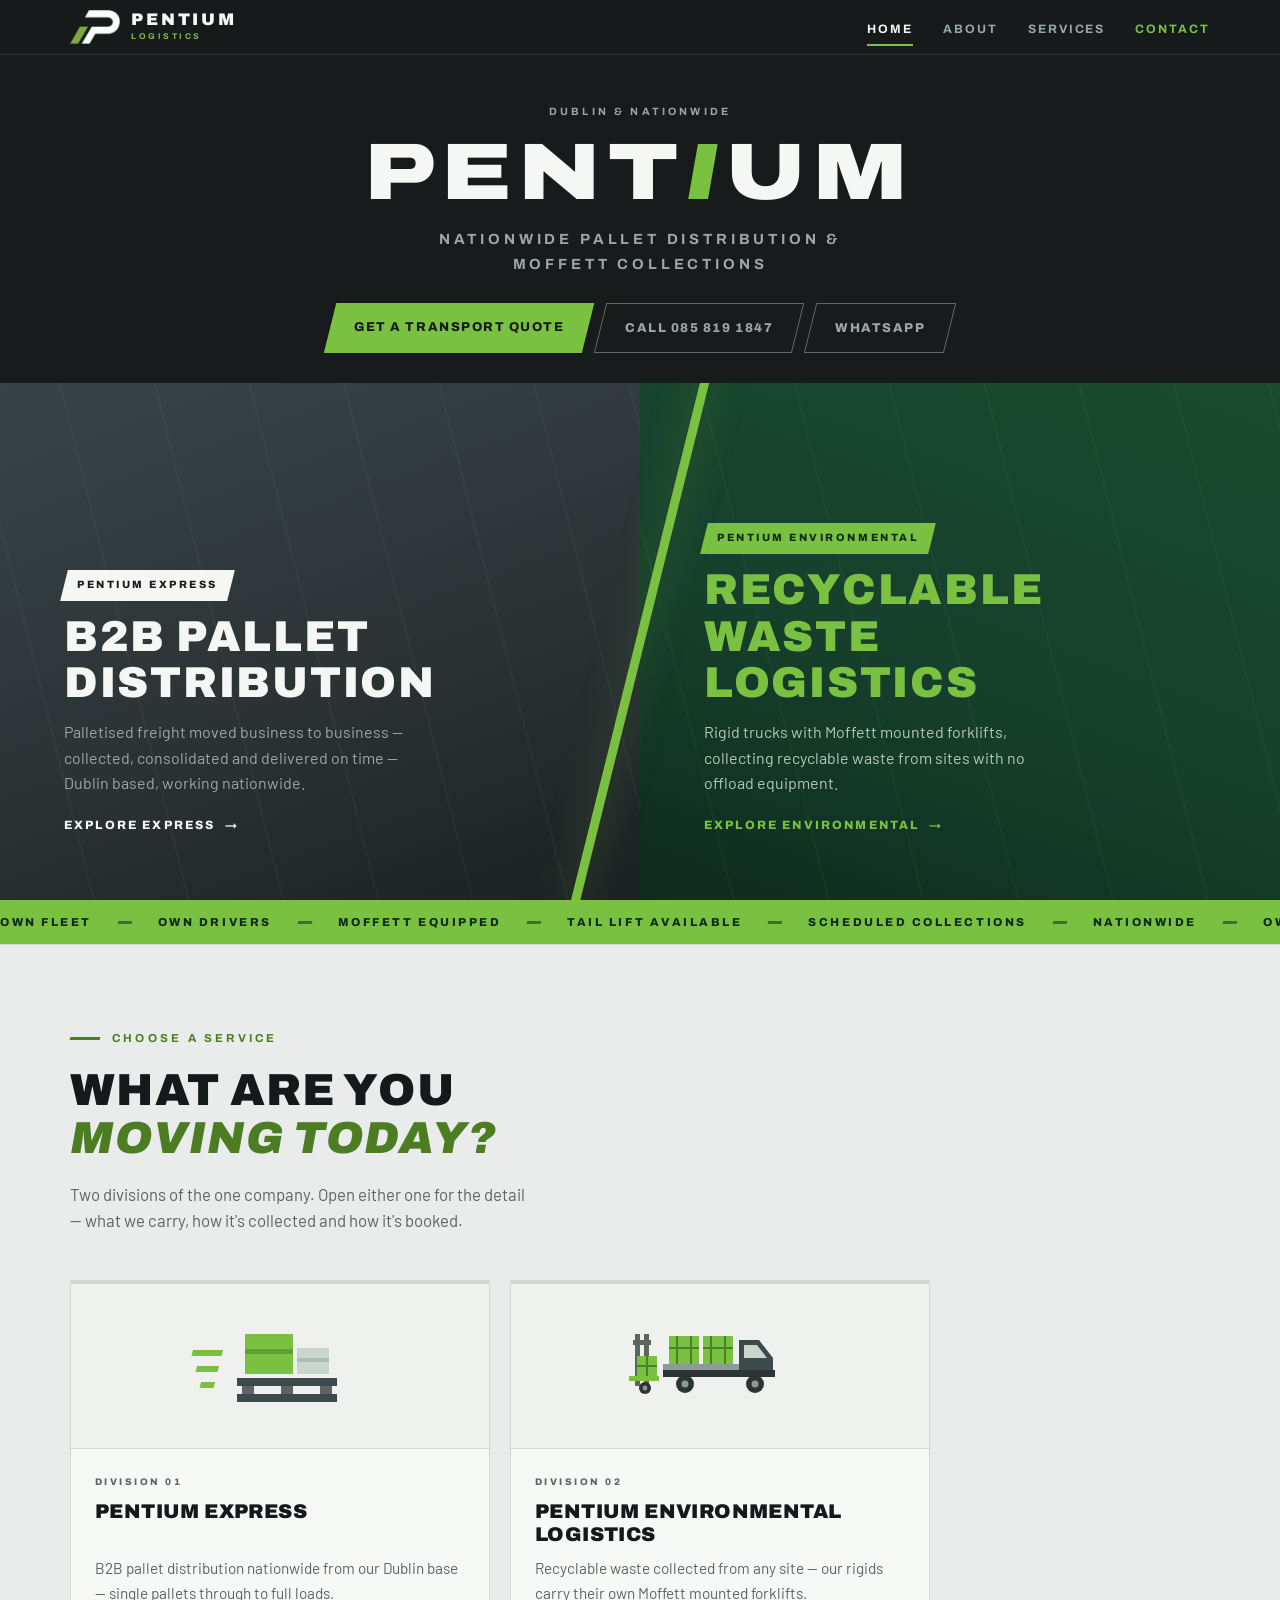
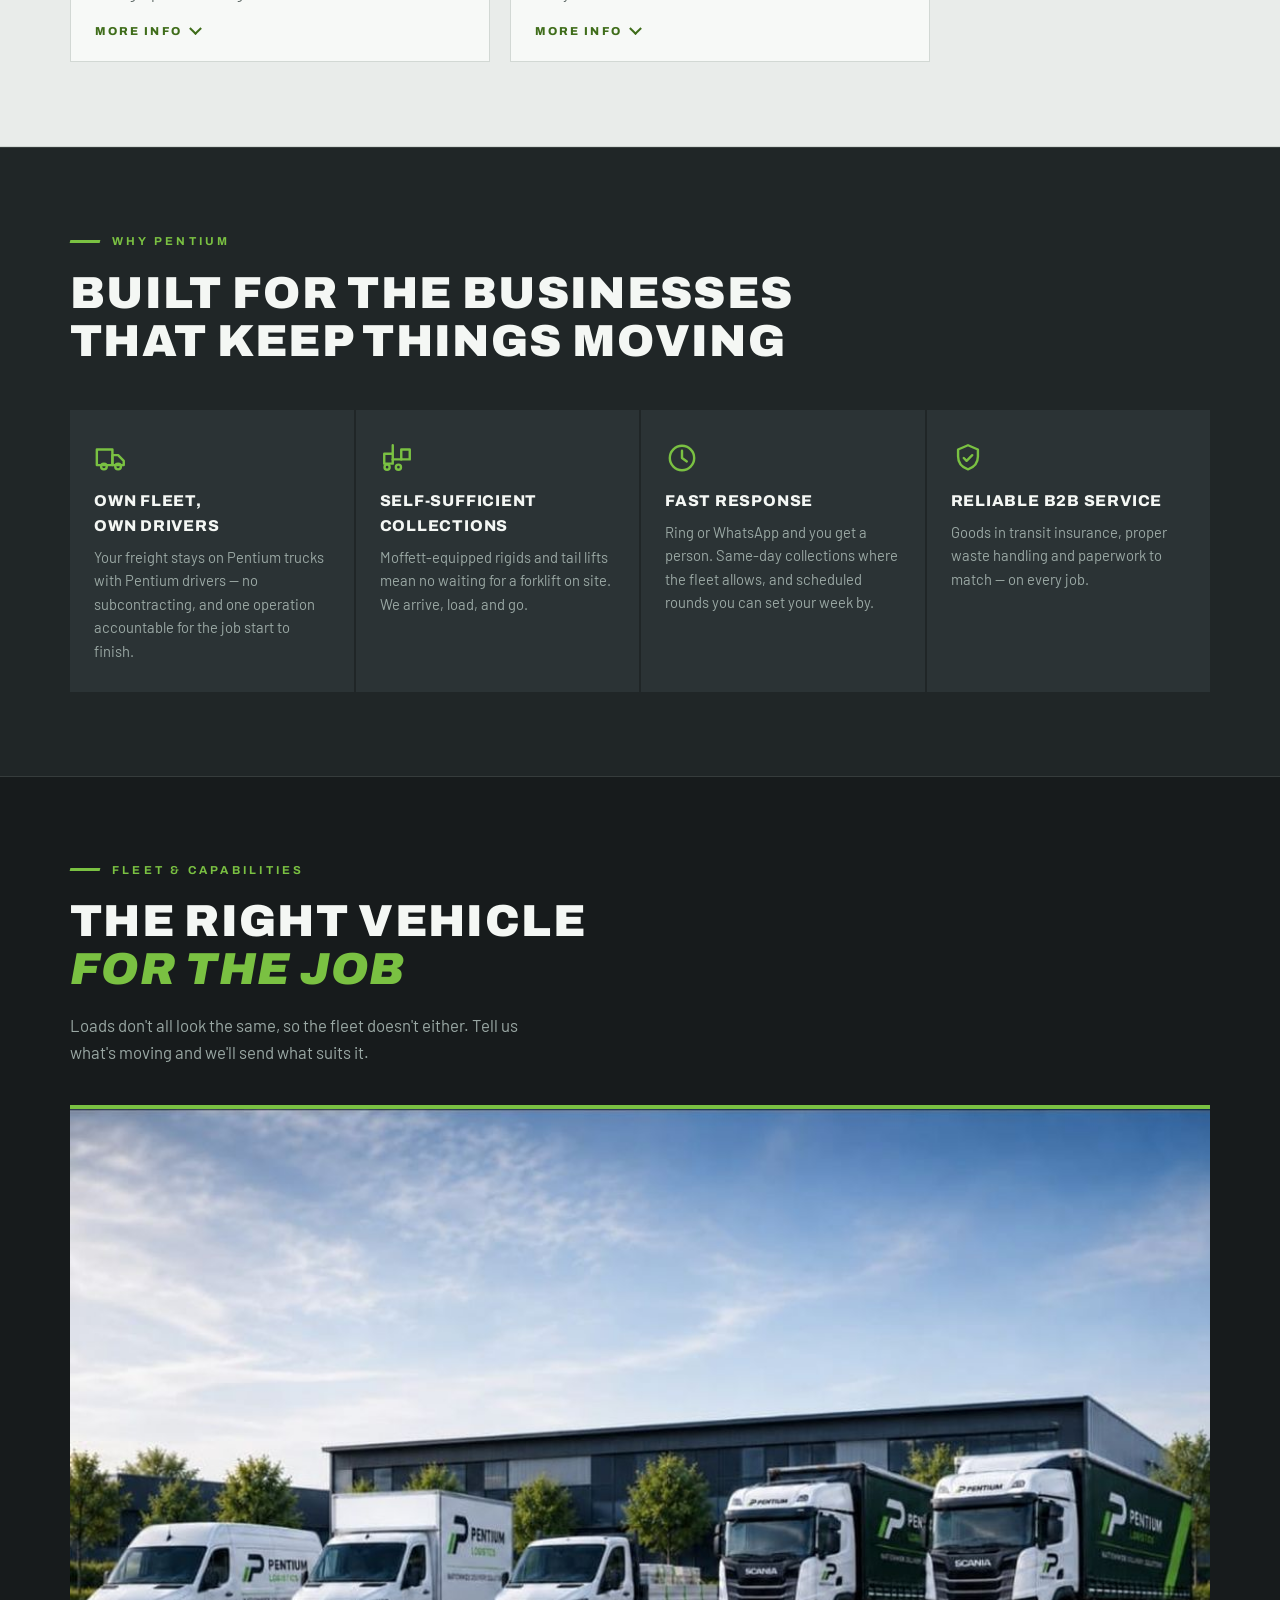
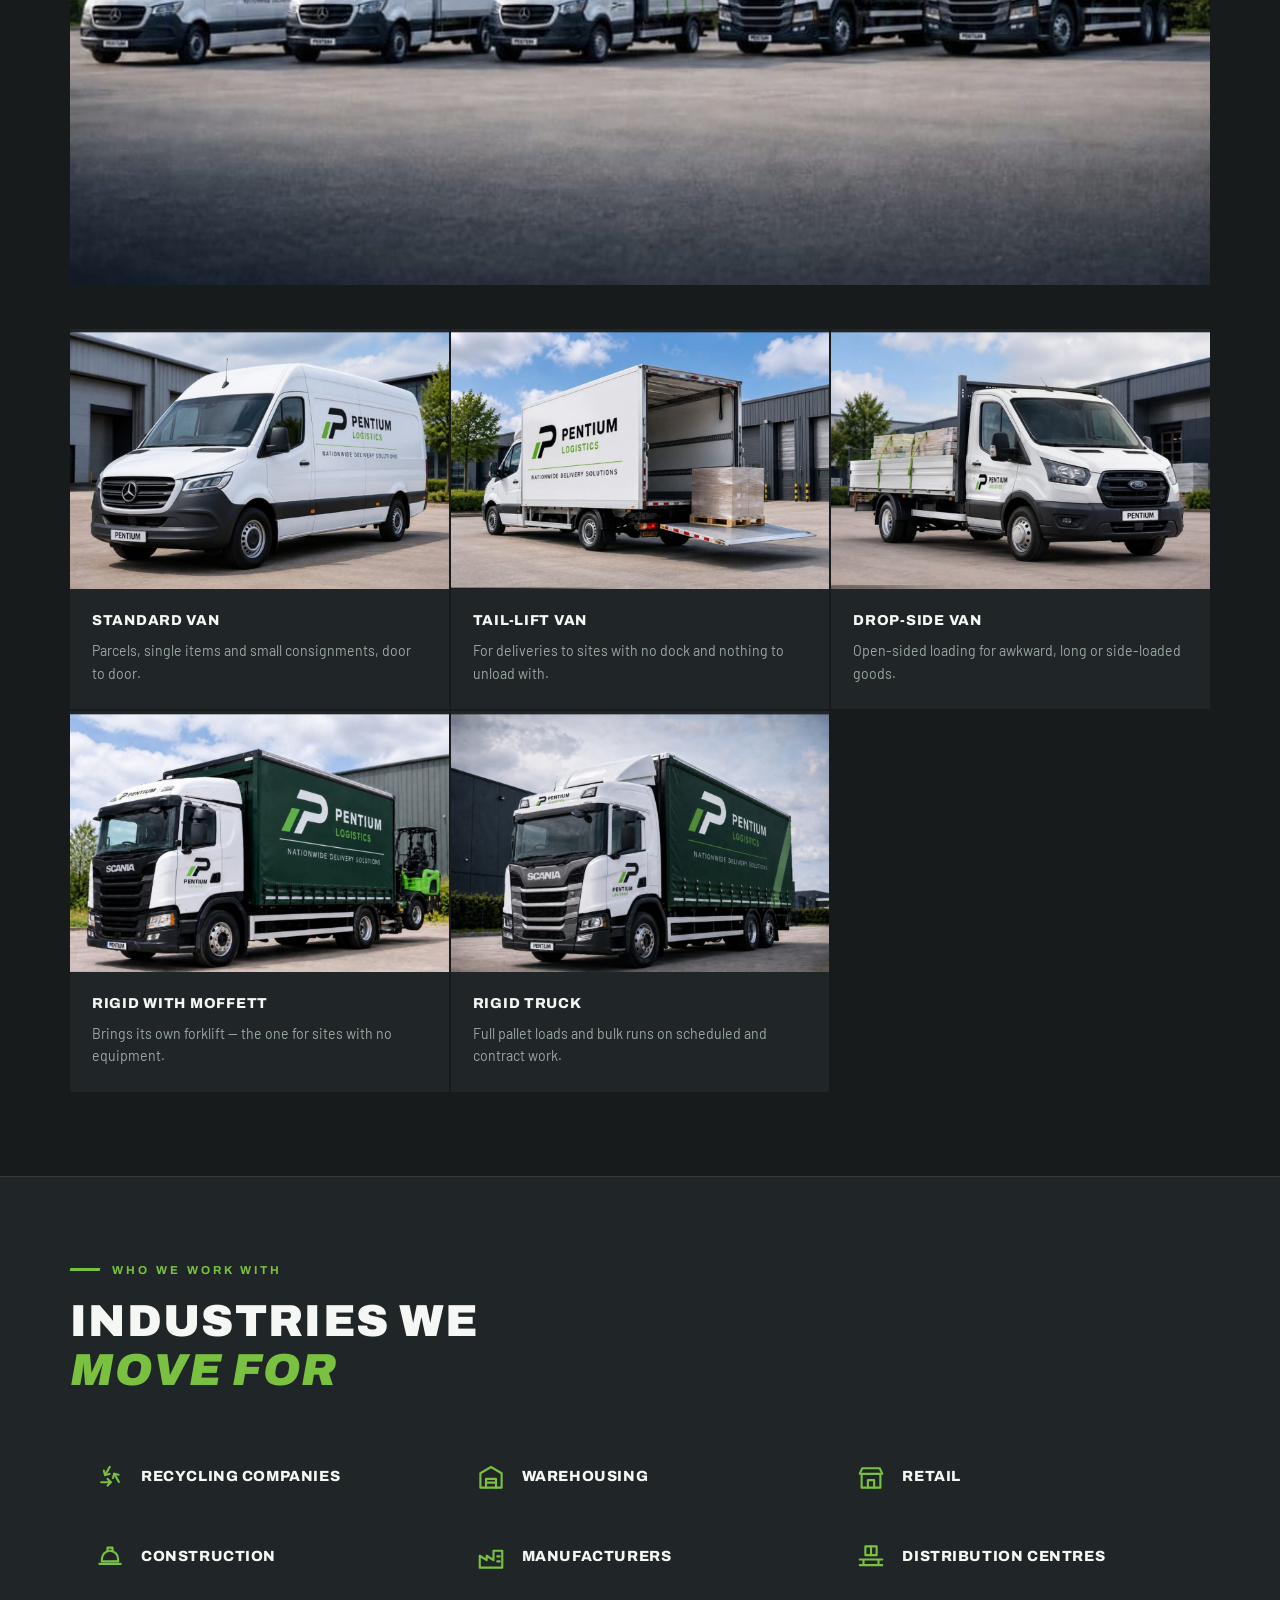
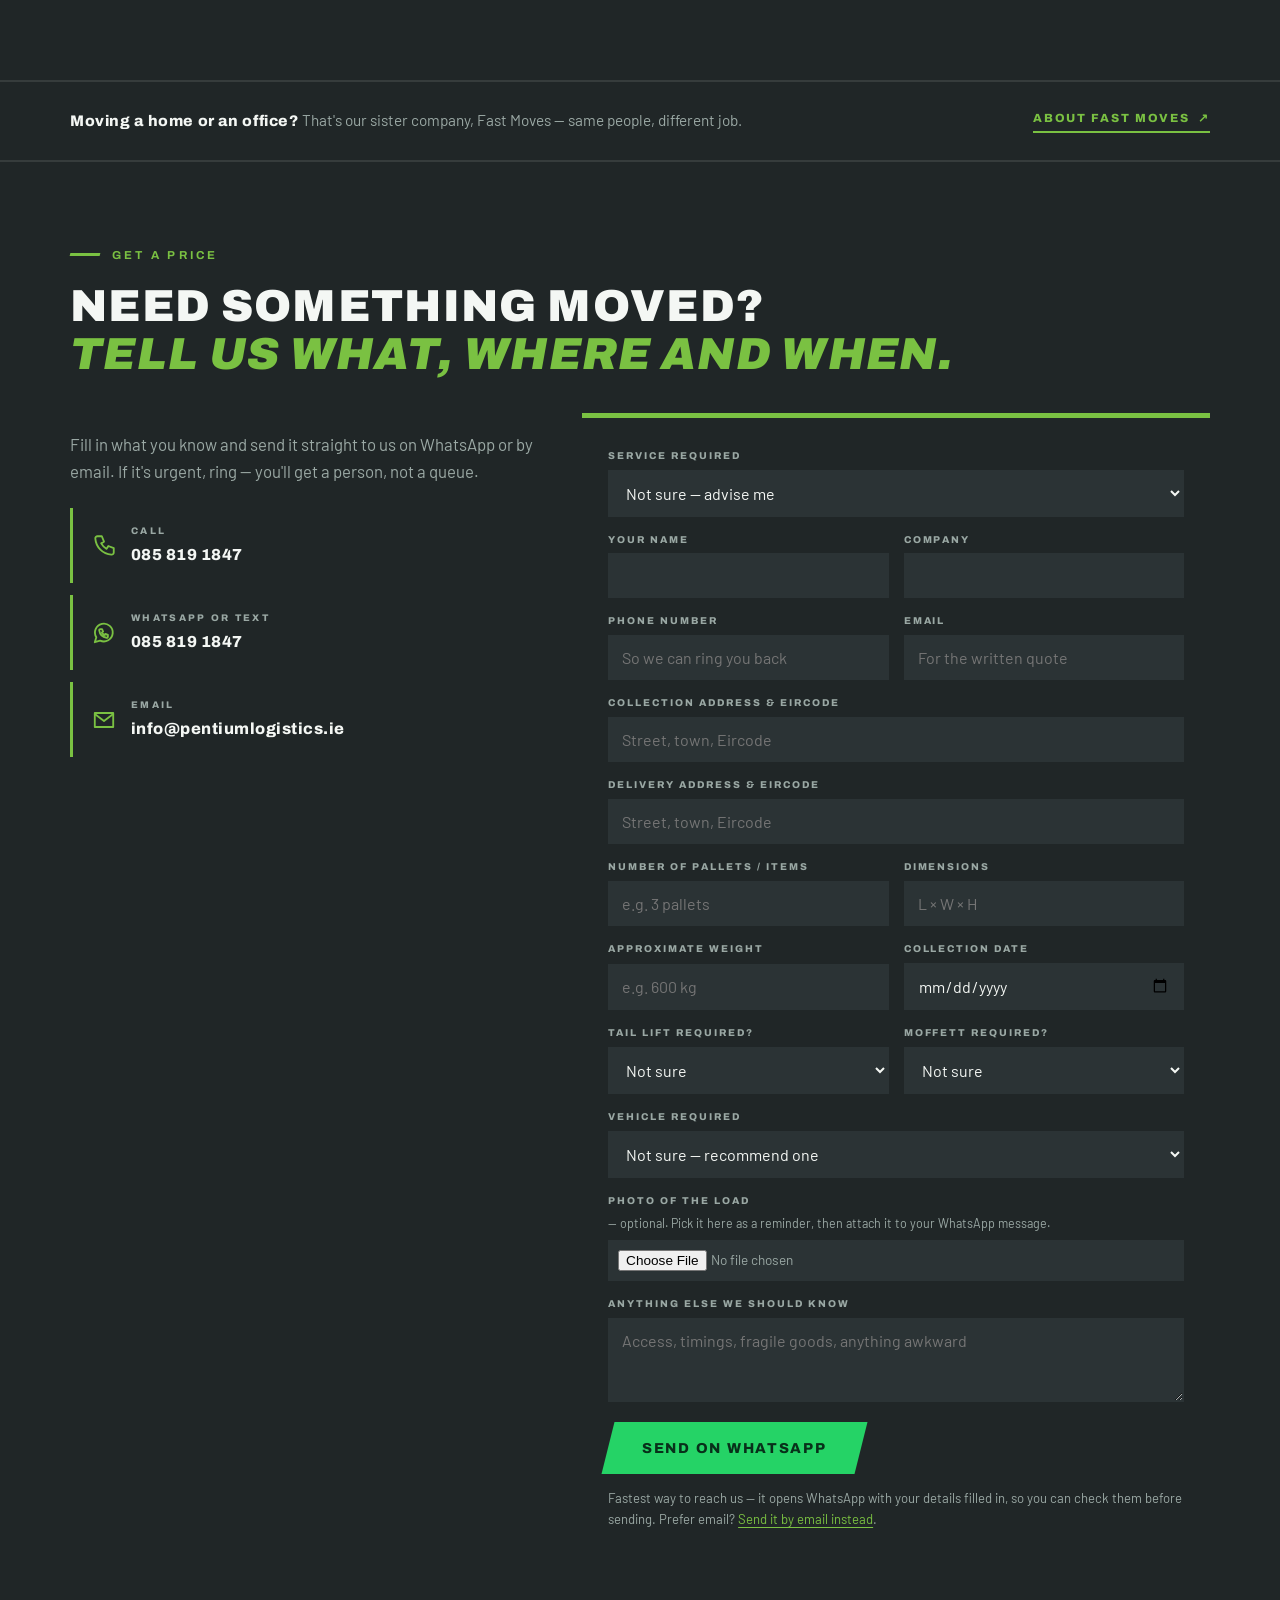
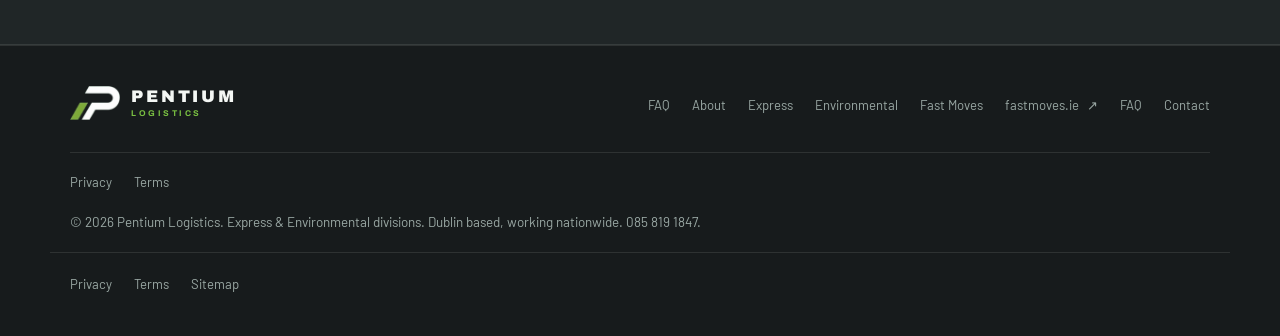
==== commit 8e1e8e88: "Quote form fields, brand framing, CTA hierarchy and contact spacing From the client review:  - Quote" ====
--- a/index.html
+++ b/index.html
@@ -114,11 +114,11 @@
   <div class="hero-brand">
     <div class="kicker">Dublin &amp; nationwide</div>
     <h1>PENT<em>I</em>UM</h1>
-    <div class="strap">Pallet, Moffett &amp; Environmental Logistics</div>
+    <div class="strap">Nationwide Pallet Distribution &amp; Moffett Collections</div>
     <div class="hero-cta">
-      <a class="btn btn-green" href="index.html#quote"><span>Get a transport quote</span></a>
-      <a class="btn btn-line" href="tel:+353858191847"><span>Call 085 819 1847</span></a>
-      <a class="btn btn-wa" href="https://wa.me/353858191847" target="_blank" rel="noopener noreferrer"><span>WhatsApp</span></a>
+      <a class="btn btn-green btn-big" href="index.html#quote"><span>Get a transport quote</span></a>
+      <a class="btn btn-quiet" href="tel:+353858191847"><span>Call 085 819 1847</span></a>
+      <a class="btn btn-quiet" href="https://wa.me/353858191847" target="_blank" rel="noopener noreferrer"><span>WhatsApp</span></a>
     </div>
   </div>
   <div class="split">
@@ -155,7 +155,7 @@
     <div class="rv">
       <div class="eyebrow">Choose a service</div>
       <h2 class="sec">What are you<br><em>moving today?</em></h2>
-      <p class="lede">Two divisions under one operation. Open either one for the detail &mdash; what we carry, how it's collected and how it's booked.</p>
+      <p class="lede">Two divisions of the one company. Open either one for the detail &mdash; what we carry, how it's collected and how it's booked.</p>
     </div>
     <div class="area-grid two-up">
       <article class="area rv" id="area-express">
@@ -267,7 +267,7 @@
       <h2 class="sec">Built for the businesses<br>that keep things moving</h2>
     </div>
     <div class="cards">
-      <div class="card rv"><svg class="ico" viewBox="0 0 24 24" aria-hidden="true"><use href="#i-truck"/></svg><h3>Own fleet, own drivers</h3><p>Your freight stays on Pentium trucks with Pentium drivers &mdash; no subcontractors, no handing it on.</p></div>
+      <div class="card rv"><svg class="ico" viewBox="0 0 24 24" aria-hidden="true"><use href="#i-truck"/></svg><h3>Own fleet, own drivers</h3><p>Your freight stays on Pentium trucks with Pentium drivers &mdash; no subcontracting, and one operation accountable for the job start to finish.</p></div>
       <div class="card rv"><svg class="ico" viewBox="0 0 24 24" aria-hidden="true"><use href="#i-forklift"/></svg><h3>Self-sufficient collections</h3><p>Moffett-equipped rigids and tail lifts mean no waiting for a forklift on site. We arrive, load, and go.</p></div>
       <div class="card rv"><svg class="ico" viewBox="0 0 24 24" aria-hidden="true"><use href="#i-clock"/></svg><h3>Fast response</h3><p>Ring or WhatsApp and you get a person. Same-day collections where the fleet allows, and scheduled rounds you can set your week by.</p></div>
       <div class="card rv"><svg class="ico" viewBox="0 0 24 24" aria-hidden="true"><use href="#i-shield"/></svg><h3>Reliable B2B service</h3><p>Goods in transit insurance, proper waste handling and paperwork to match &mdash; on every job.</p></div>
@@ -374,10 +374,19 @@
 
       <form class="qform2 rv" novalidate>
         <div class="qgrid">
+          <label class="full">Service required
+            <select name="service">
+              <option value="">Not sure &mdash; advise me</option>
+              <option>Pentium Express &mdash; pallet distribution</option>
+              <option>Pentium Environmental &mdash; Moffett collection / recyclable waste</option>
+            </select>
+          </label>
           <label>Your name<input type="text" name="name" autocomplete="name"></label>
+          <label>Company<input type="text" name="company" autocomplete="organization"></label>
           <label>Phone number<input type="tel" name="phone" autocomplete="tel" placeholder="So we can ring you back"></label>
-          <label>Collection Eircode / postcode<input type="text" name="from" placeholder="e.g. D12 AB34"></label>
-          <label>Delivery Eircode / postcode<input type="text" name="to" placeholder="e.g. T12 CD56"></label>
+          <label>Email<input type="email" name="email" autocomplete="email" placeholder="For the written quote"></label>
+          <label class="full">Collection address &amp; Eircode<input type="text" name="from" placeholder="Street, town, Eircode"></label>
+          <label class="full">Delivery address &amp; Eircode<input type="text" name="to" placeholder="Street, town, Eircode"></label>
           <label>Number of pallets / items<input type="text" name="qty" placeholder="e.g. 3 pallets"></label>
           <label>Dimensions<input type="text" name="dims" placeholder="L &times; W &times; H"></label>
           <label>Approximate weight<input type="text" name="weight" placeholder="e.g. 600 kg"></label>
--- a/assets/styles.css
+++ b/assets/styles.css
@@ -205,8 +205,8 @@
 .cta-band .btn:hover{background:var(--steel)}
 
 /* contact */
-.c-lines{margin-top:30px;display:grid;gap:18px}
-.c-lines .line{display:grid;gap:2px}
+.c-lines{margin-top:30px;display:grid;gap:26px}
+.c-lines .line{display:grid;gap:7px}
 .c-lines .k{font-family:'Archivo',sans-serif;font-size:.66rem;font-weight:800;letter-spacing:.26em;text-transform:uppercase;color:var(--green)}
 .c-lines .v{font-size:1.12rem;font-weight:600;text-decoration:none;overflow-wrap:anywhere}
 a.v:hover{color:var(--green)}
@@ -370,6 +370,8 @@
 }
 
 .btn-big{padding:18px 34px;font-size:.9rem}
+.btn-quiet{border:1px solid rgba(244,247,244,.34);color:var(--fog);padding:13px 22px;font-size:.76rem}
+.btn-quiet:hover{border-color:var(--green);color:var(--green)}
 .qerr{margin-top:16px;background:rgba(224,96,58,.12);border-left:3px solid #e0603a;color:#f0b9a8;padding:11px 14px;font-size:.9rem}
 .qnote a{color:var(--green);text-decoration:underline;text-underline-offset:3px}
 .qnote a:hover{color:var(--white)}
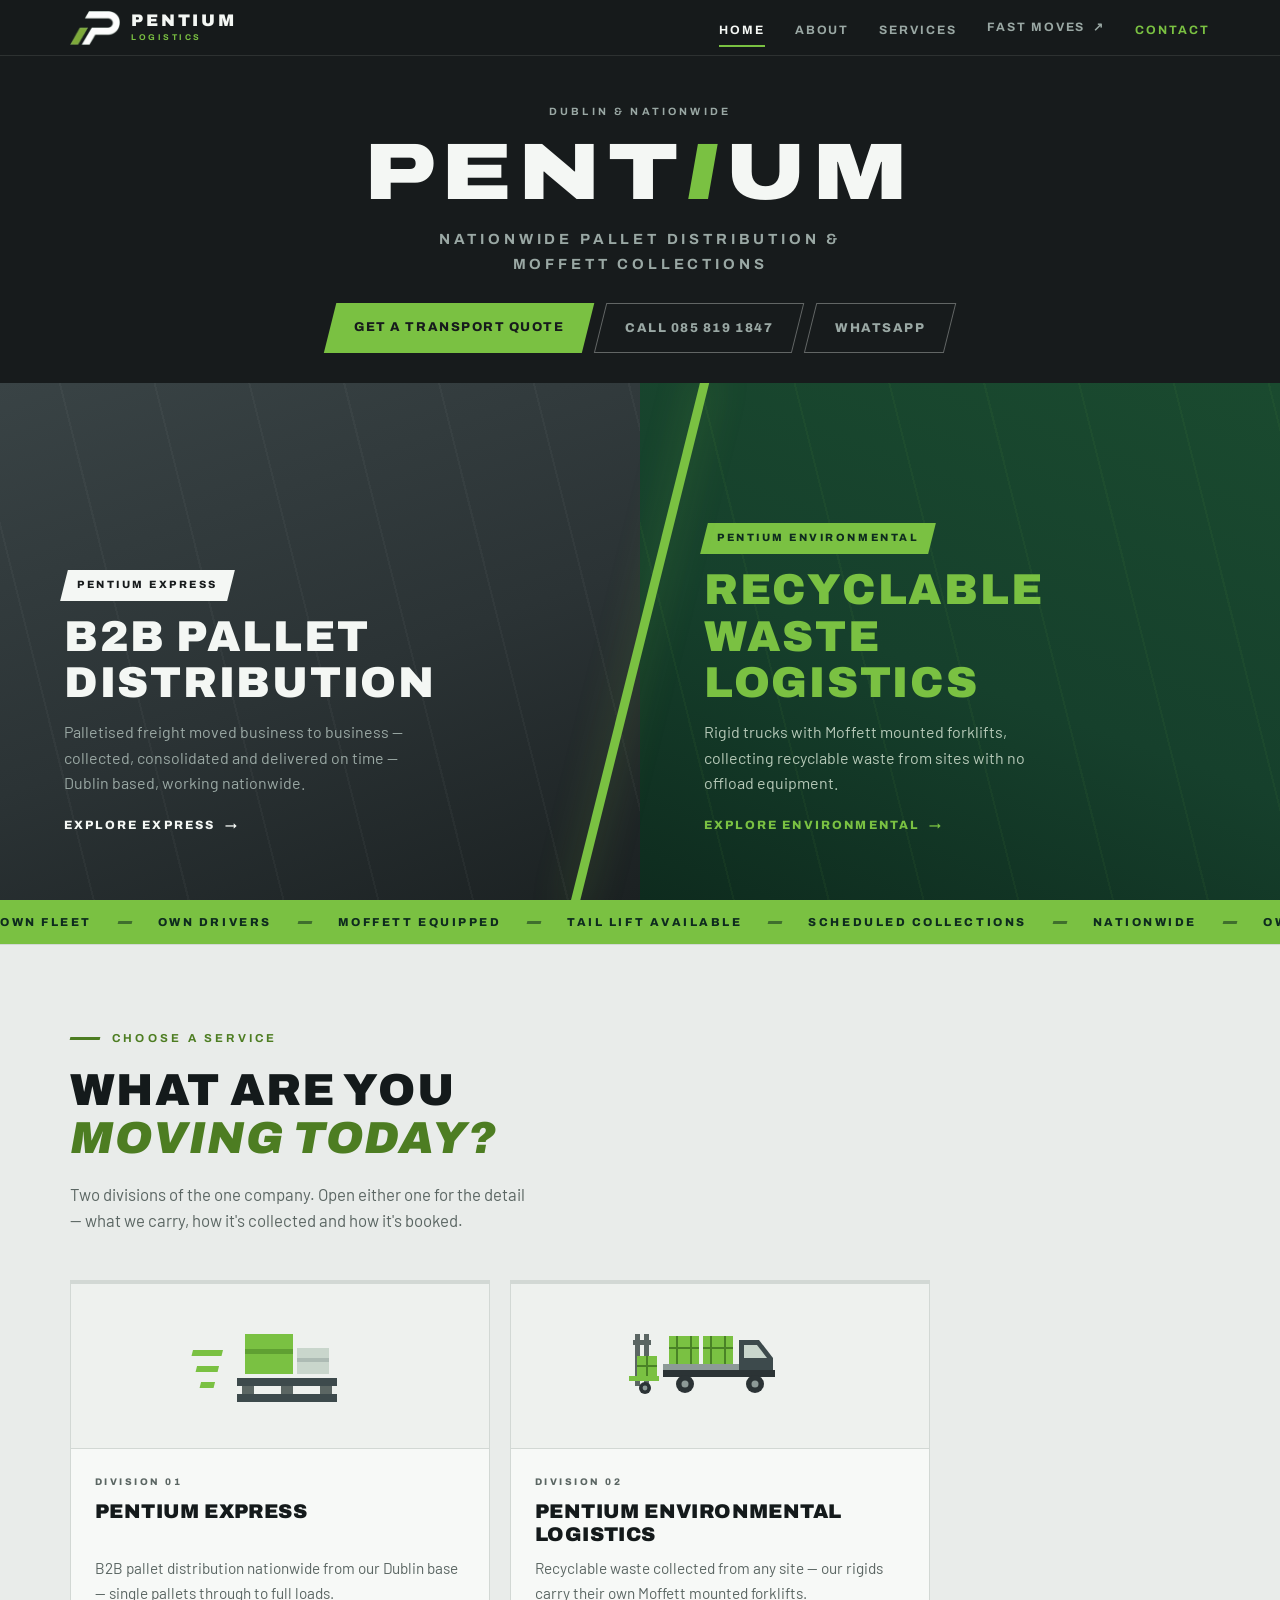
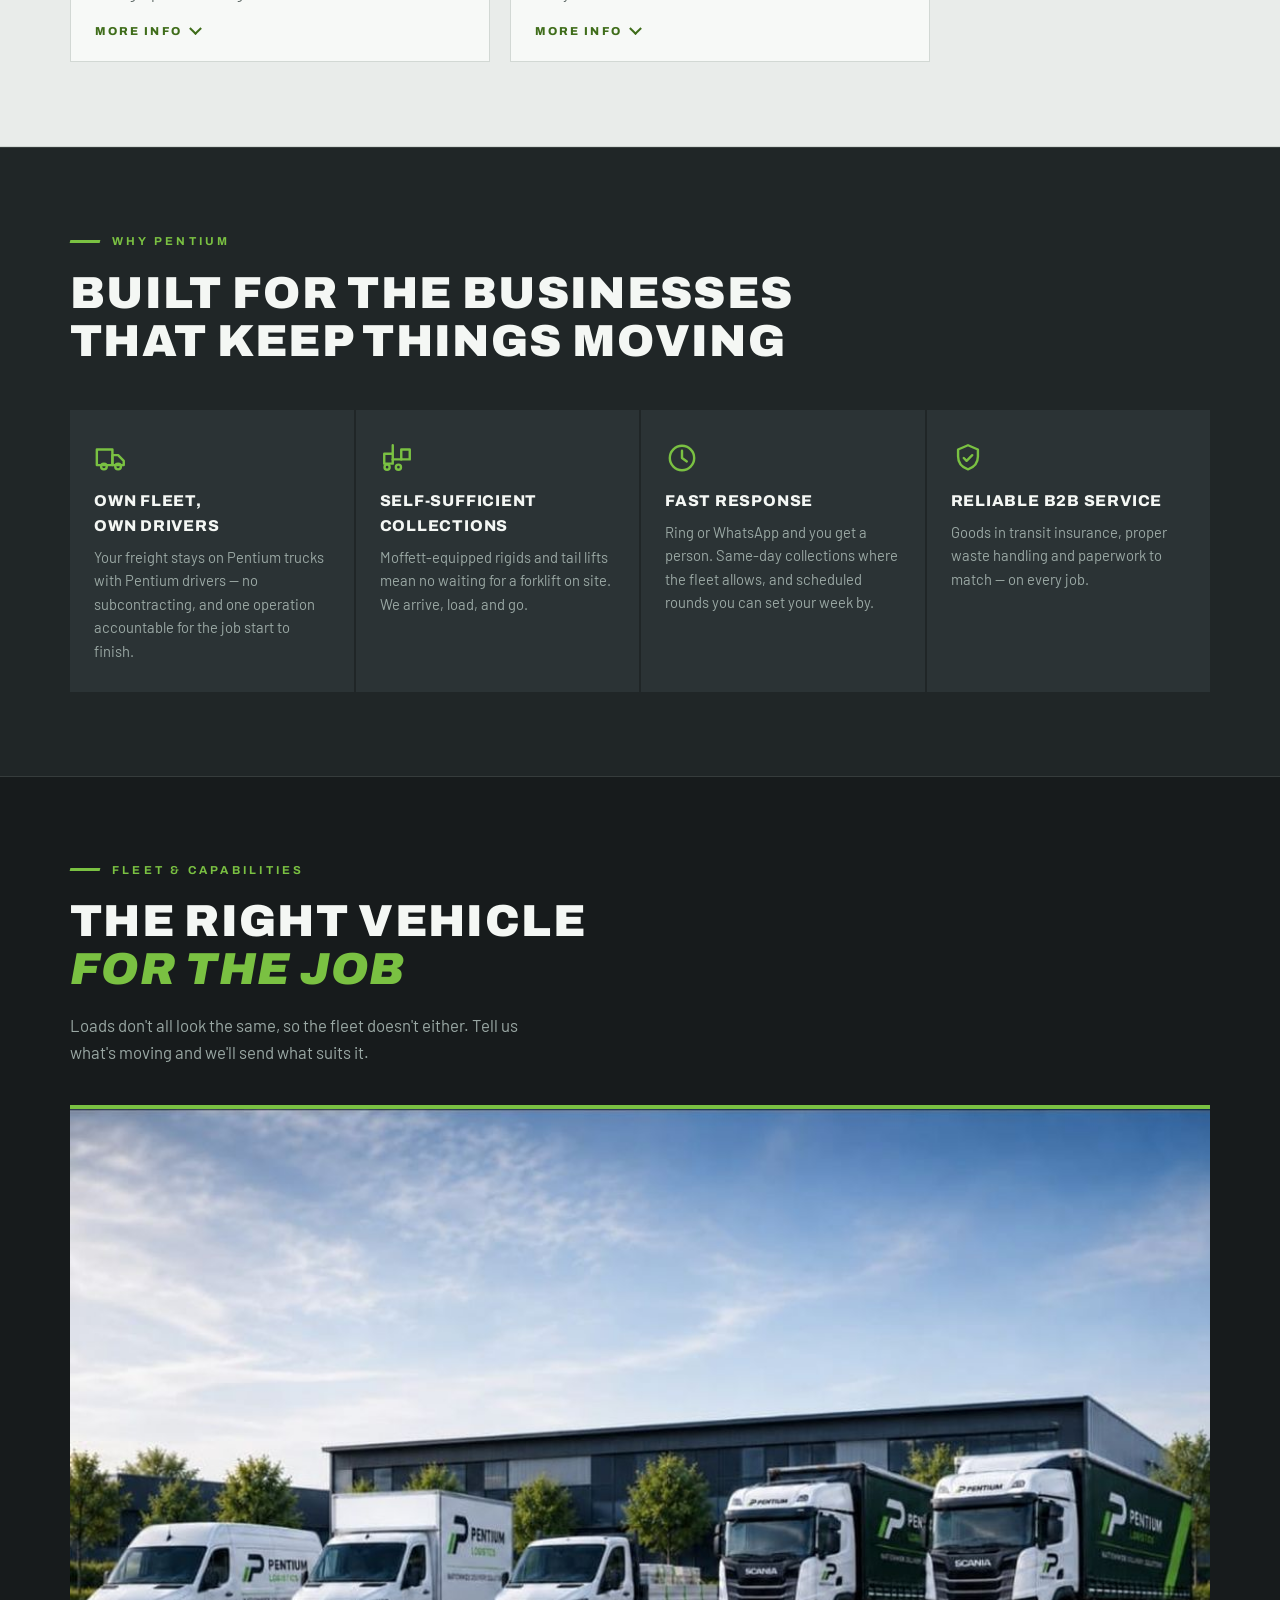
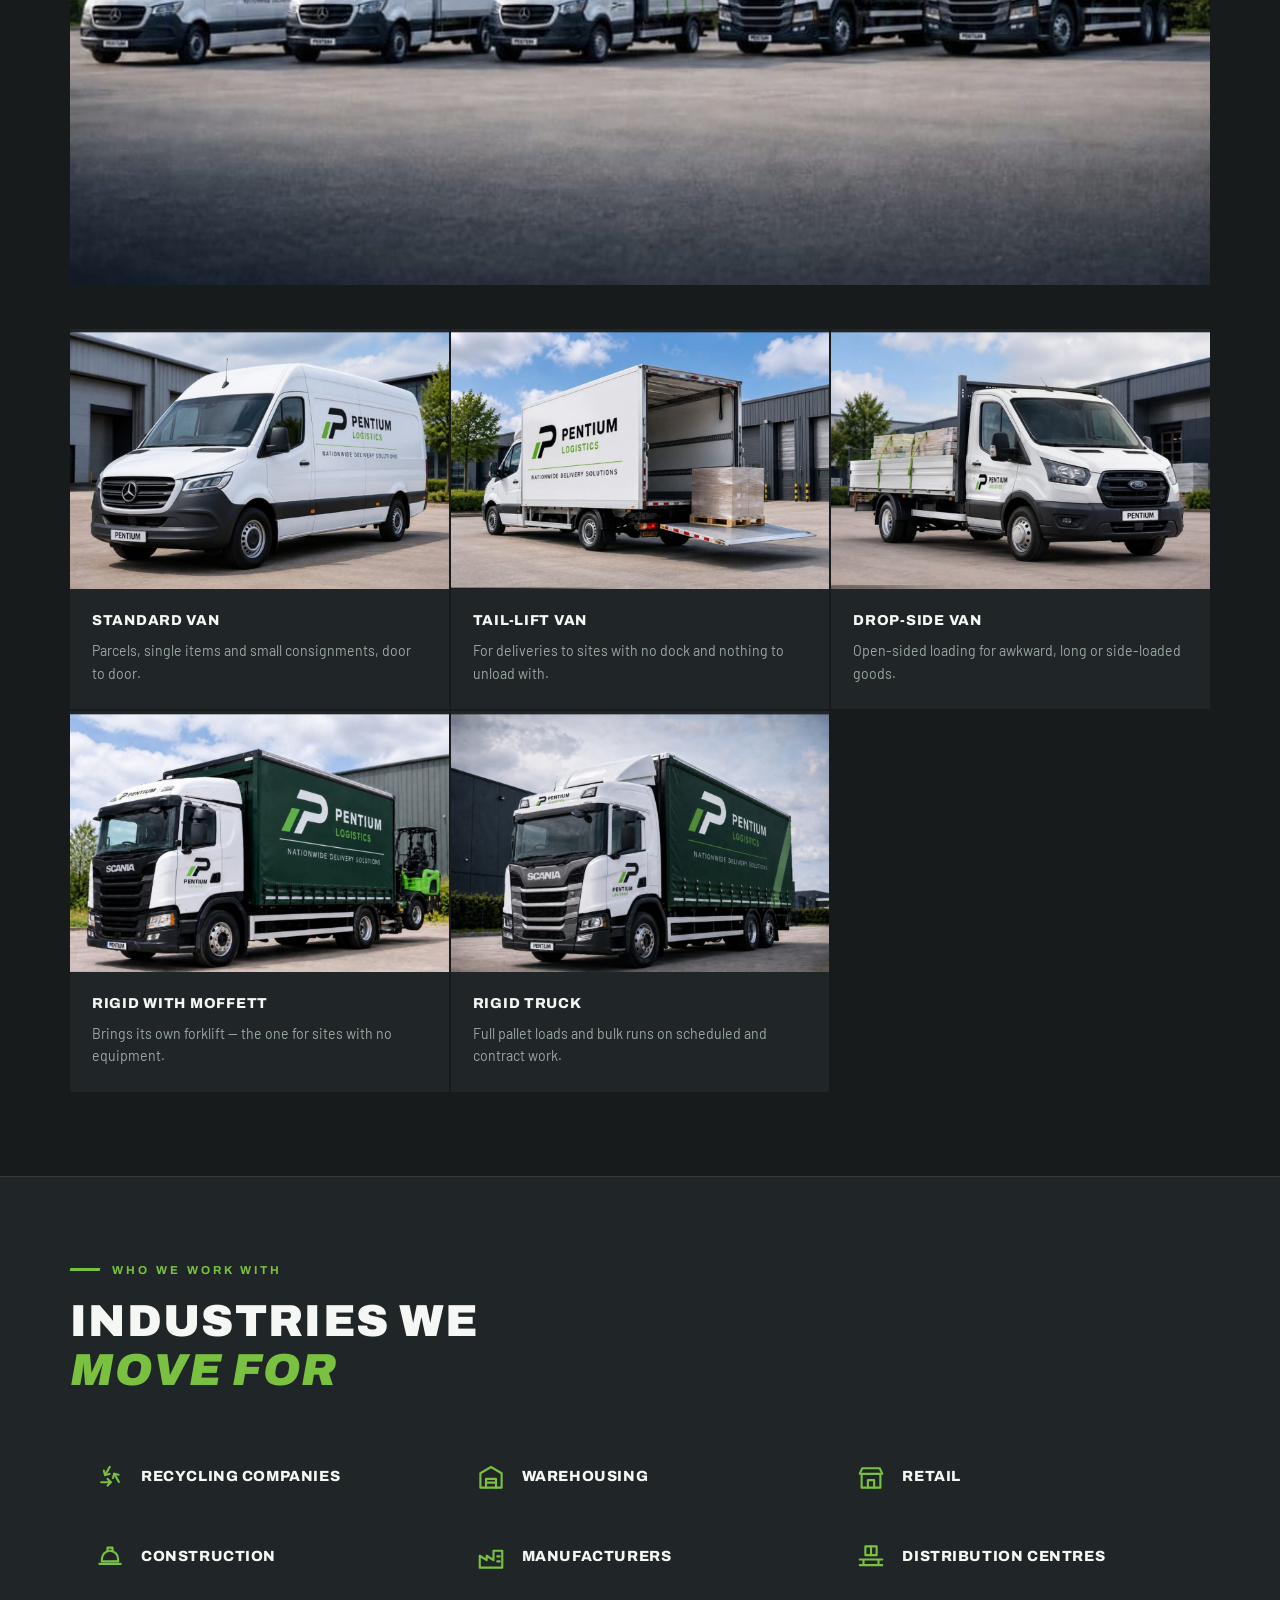
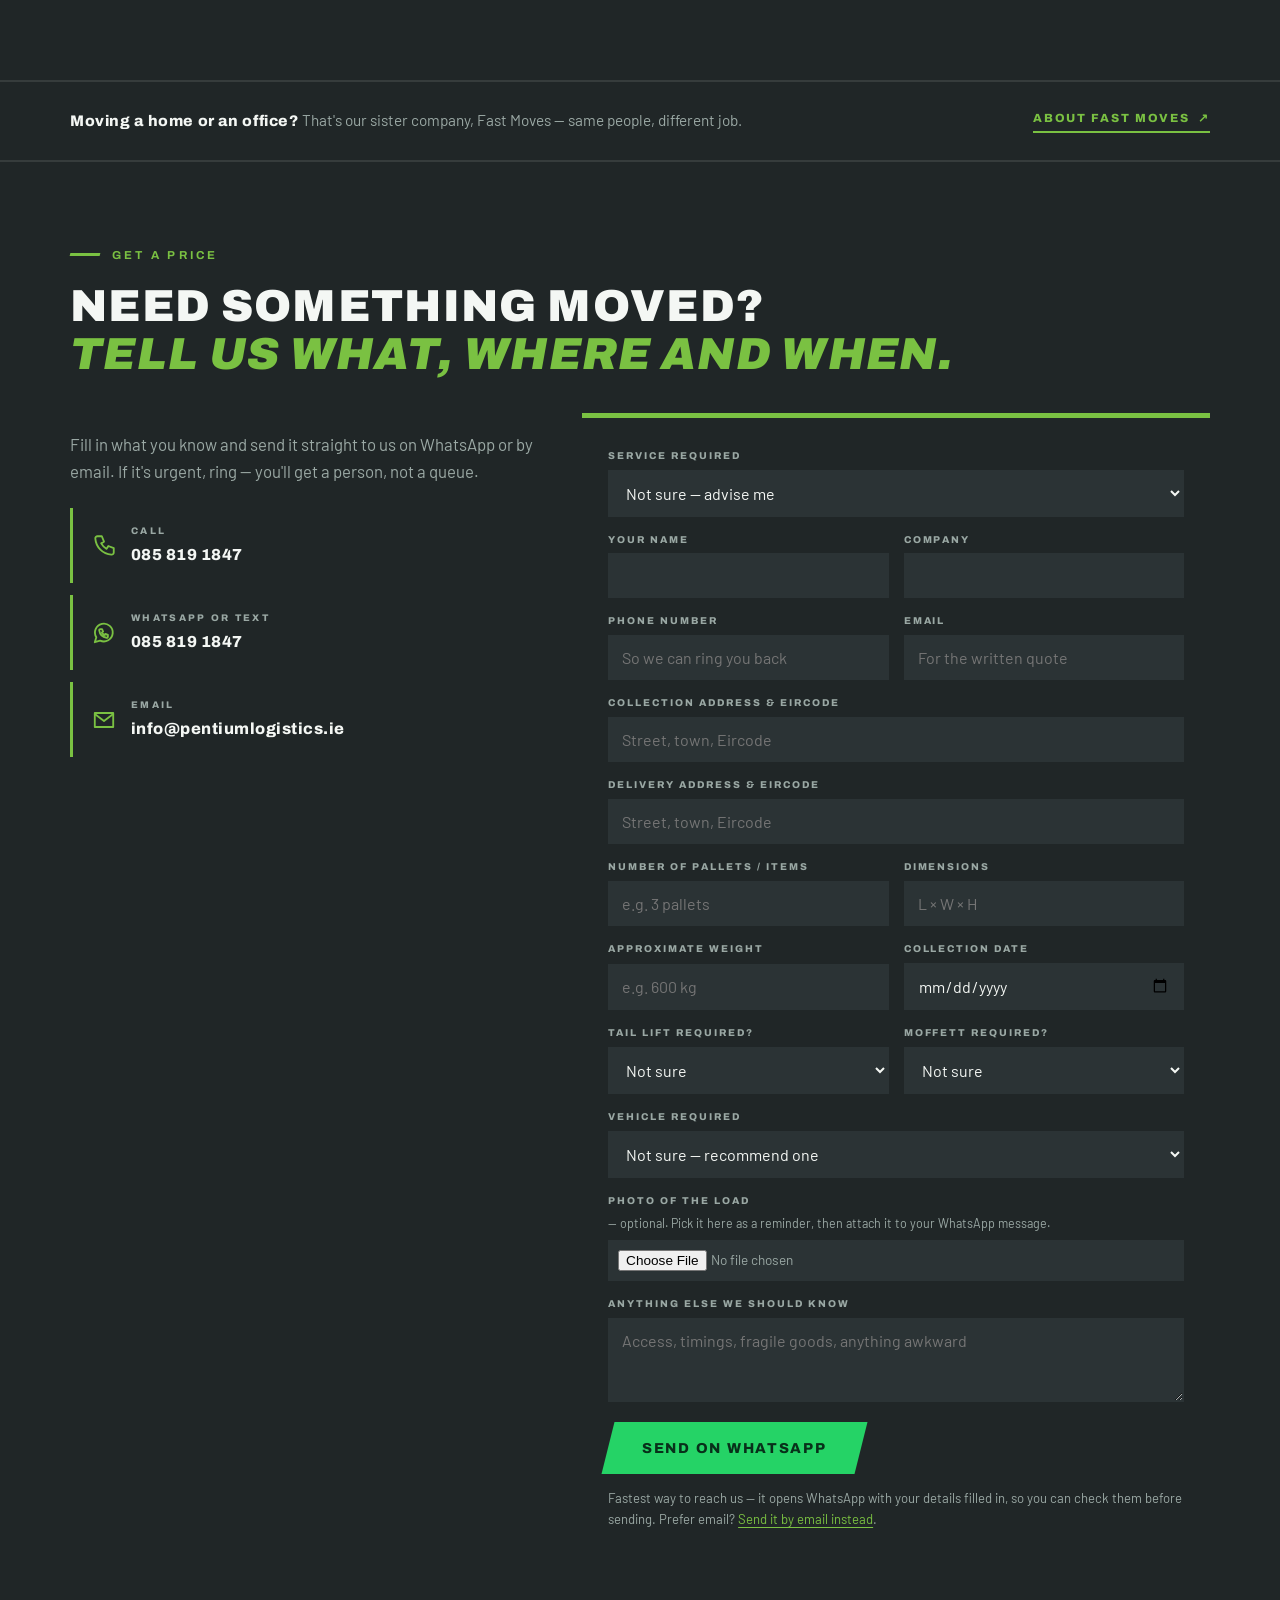
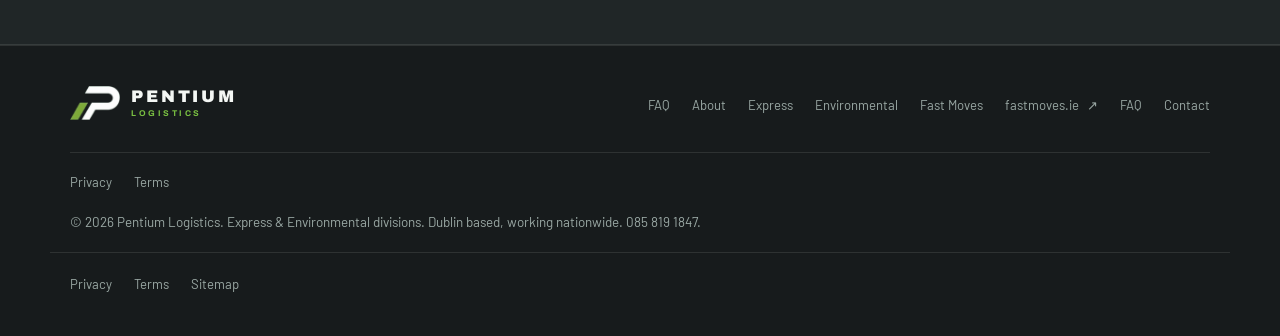
==== commit 23bc34ff: "Intro animation: the van now drives a lap of Ireland Replaces the roadside scene. The map outline is" ====
--- a/index.html
+++ b/index.html
@@ -68,44 +68,39 @@
       <li><a href="index.html" class="on" aria-current="page">Home</a></li>
       <li><a href="about.html">About</a></li>
       <li><a href="services.html">Services</a></li>
+      <li><a class="ext" href="https://www.fastmoves.ie/" target="_blank" rel="noopener noreferrer">Fast Moves</a></li>
       <li class="cta"><a href="contact.html">Contact</a></li>
     </ul>
   </div>
 </nav>
 <div id="intro" aria-hidden="true">
-  <div class="stars"></div>
-  <div class="glow"></div>
-  <svg class="skyline" viewBox="0 0 1200 150" preserveAspectRatio="xMidYMax slice" aria-hidden="true">
-    <path d="M0 150V96h54v-26h40v26h30V60h64v90z"/>
-    <path d="M150 150V72h86V52h20v20h54v78z"/>
-    <path d="M300 150V40h18v110z"/><path d="M306 40h96v9h-96z"/><path d="M396 49h9v46h-9z"/>
-    <path d="M330 150V88h120v62z"/>
-    <path d="M470 150V64h74v-18h26v18h58v86z"/>
-    <path d="M640 150V100h150v-22h44v22h60v50z"/>
-    <path d="M700 78h12v22h-12z"/><path d="M760 68h12v32h-12z"/>
-    <path d="M900 150V56h64v94z"/><path d="M924 34h16v22h-16z"/>
-    <path d="M964 150V92h96v-20h34v20h106v58z"/>
-    <path d="M1120 150V70h44v80z"/>
+  <svg class="ie-map" viewBox="-16 -8 244 302" role="img" aria-label="A Pentium van driving a route around Ireland">
+    <path class="ie-outline" d="M134.9 8.3 L185.8 19.4 L200.4 45.1 L195 62.5 L211.7 59.7 L210.8 77.7 L196.6 88.8 L184.5 100.6 L175.3 104.8 L177.4 123.5 L181.2 149.2 L192.5 176.3 L177.9 225.6 L176.6 231.1 L153.2 234.6 L114.8 246.4 L96 257.5 L86.4 270.7 L32.6 281.1 L18.8 270.7 L31.3 256.8 L10.4 248.5 L5.8 236 L31.3 223.5 L29.2 213.8 L50 205 L30 200 L39.7 195.7 L55.1 163.1 L64.7 154.8 L38 147 L15.4 145.7 L33.4 120.8 L20.9 106.2 L25 81.9 L57.6 88.8 L88.5 84.7 L96.9 70.8 L78.5 60.4 L86.8 36.1 L96.9 24.3 L124 15.3 Z"/>
+    <path id="route" class="ie-route" d="M181 149 C190 120,196 92,195 63 C165 67,120 75,89 85 C72 105,64 132,65 155 C70 170,76 185,83 197 C90 215,90 234,89 250 C120 232,158 186,181 149"/>
+    <g class="cities">
+      <circle class="ie-city c1 ie-hub" cx="181" cy="149" r="4.4"/>
+      <circle class="ie-city c2" cx="195" cy="63" r="3.2"/>
+      <circle class="ie-city c3" cx="89" cy="85" r="3.2"/>
+      <circle class="ie-city c4" cx="65" cy="155" r="3.2"/>
+      <circle class="ie-city c5" cx="83" cy="197" r="3.2"/>
+      <circle class="ie-city c6" cx="89" cy="250" r="3.2"/>
+    </g>
+    <text class="ie-label" x="172" y="145" text-anchor="end">DUBLIN</text>
+    <g class="ie-van">
+      <g class="van-flip">
+        <rect x="-13" y="-8" width="17" height="11" rx="1" fill="#0e2b1e" stroke="#7ac142" stroke-width="1.1"/>
+        <rect x="-13" y="0" width="17" height="3" fill="#7ac142"/>
+        <path d="M4 -5h5l4 5v3H4z" fill="#f4f7f4"/>
+        <path d="M5.2 -3.6h2.9l2.7 3.6H5.2z" fill="#31393b"/>
+        <circle cx="-7.5" cy="4.4" r="2.4" fill="#12191a"/><circle cx="-7.5" cy="4.4" r=".9" fill="#8d9a97"/>
+        <circle cx="7.5" cy="4.4" r="2.4" fill="#12191a"/><circle cx="7.5" cy="4.4" r=".9" fill="#8d9a97"/>
+      </g>
+      <animateMotion dur="1.9s" begin="0.55s" fill="freeze" rotate="0">
+        <mpath href="#route"/>
+      </animateMotion>
+    </g>
   </svg>
-  <div class="ground"></div>
-  <div class="kerb"></div>
-  <div class="dashes"></div>
-</div>
-<div id="intro-van" aria-hidden="true">
-  <svg viewBox="0 0 430 176" role="img">
-    <rect x="16" y="14" width="262" height="100" fill="#0e2b1e"/>
-    <rect x="16" y="14" width="262" height="7" fill="#f4f7f4"/>
-    <rect x="16" y="100" width="262" height="14" fill="#7ac142"/>
-    <image href="assets/pentium-express.png" x="42" y="38" width="210" height="33"/>
-    <text x="42" y="92" font-family="Archivo, 'Arial Black', sans-serif" font-weight="700" font-size="13" letter-spacing="2.6" fill="#7ac142">DUBLIN &amp; LEINSTER</text>
-    <path d="M278 42h46l40 38v34h-86z" fill="#f4f7f4"/>
-    <path d="M287 51h36l30 28h-66z" fill="#31393b"/>
-    <rect x="278" y="100" width="90" height="14" fill="#7ac142"/>
-    <rect x="356" y="86" width="14" height="10" fill="#ffd166"/>
-    <rect x="16" y="114" width="352" height="10" fill="#2b3335"/>
-    <g class="wheel"><circle cx="88" cy="132" r="22" fill="#12191a"/><circle cx="88" cy="132" r="8" fill="#8d9a97"/><rect x="86" y="112" width="4" height="40" fill="#8d9a97"/><rect x="68" y="130" width="40" height="4" fill="#8d9a97"/></g>
-    <g class="wheel"><circle cx="306" cy="132" r="22" fill="#12191a"/><circle cx="306" cy="132" r="8" fill="#8d9a97"/><rect x="304" y="112" width="4" height="40" fill="#8d9a97"/><rect x="286" y="130" width="40" height="4" fill="#8d9a97"/></g>
-  </svg>
+  <div class="intro-word">Pentium Logistics <b>&middot;</b> Dublin &amp; Nationwide</div>
 </div>
 
 <main id="main">
--- a/assets/styles.css
+++ b/assets/styles.css
@@ -253,30 +253,32 @@
 .backlink::before{content:"\2190"}
 .backlink:hover{color:var(--green)}
 
-/* van intro: dusk road scene, the van drives in then drags the page open behind it */
+/* intro: the van drives a lap of Ireland, then the map pans off and the site is there */
 html.intro-on,html.intro-on body{overflow:hidden}
-#intro{position:fixed;inset:0;z-index:200;overflow:hidden;background:linear-gradient(#06090a 0%,#0b1214 42%,#16241e 62%,#1d3226 70%,#1d3226 100%);animation:curtain 2.4s linear forwards;will-change:transform}
-#intro .glow{position:absolute;left:0;right:0;bottom:30%;height:34vh;background:radial-gradient(58% 100% at 50% 100%,rgba(122,193,66,.34),rgba(122,193,66,.10) 42%,transparent 74%)}
-#intro .skyline{position:absolute;left:0;right:0;bottom:30%;width:100%;height:16vh;fill:#050b0a;opacity:1}
-#intro .stars{position:absolute;left:0;right:0;top:0;height:52%;background-image:radial-gradient(1.6px 1.6px at 12% 22%,rgba(244,247,244,.55),transparent),radial-gradient(1.4px 1.4px at 28% 12%,rgba(244,247,244,.4),transparent),radial-gradient(1.8px 1.8px at 46% 30%,rgba(244,247,244,.45),transparent),radial-gradient(1.4px 1.4px at 63% 16%,rgba(244,247,244,.35),transparent),radial-gradient(1.7px 1.7px at 78% 26%,rgba(244,247,244,.5),transparent),radial-gradient(1.4px 1.4px at 90% 14%,rgba(244,247,244,.32),transparent)}
-#intro .ground{position:absolute;left:0;right:0;bottom:0;height:30%;background:linear-gradient(#242c2e,#151b1c);border-top:3px solid #38423f}
-#intro .kerb{position:absolute;left:0;right:0;bottom:30%;height:8px;background:repeating-linear-gradient(90deg,#7ac142 0 26px,#2b3335 26px 52px);opacity:.30}
-#intro .dashes{position:absolute;left:-60%;right:-60%;bottom:9%;height:8px;background:repeating-linear-gradient(90deg,rgba(244,247,244,.62) 0 70px,transparent 70px 170px);animation:dash .55s linear infinite}
-#intro-van{position:fixed;bottom:14%;left:0;z-index:201;width:min(80vw,680px);animation:drive 2.4s linear forwards;pointer-events:none;will-change:transform}
-#intro-van svg{width:100%;height:auto;display:block;filter:drop-shadow(0 22px 26px rgba(0,0,0,.55))}
-#intro-van .wheel{transform-box:fill-box;transform-origin:center;animation:spin .38s linear infinite}
-@keyframes dash{to{transform:translateX(-170px)}}
-@keyframes drive{
-  0%{transform:translateX(-135%);animation-timing-function:cubic-bezier(.16,.7,.4,1)}
-  30%{transform:translateX(0);animation-timing-function:cubic-bezier(.5,0,.32,1)}
-  100%{transform:translateX(101vw)}
-}
-@keyframes curtain{
-  0%,30%{transform:translateX(0);animation-timing-function:cubic-bezier(.5,0,.32,1)}
-  100%{transform:translateX(101vw)}
-}
-@keyframes spin{to{transform:rotate(360deg)}}
-@media(prefers-reduced-motion:reduce){#intro,#intro-van{display:none}}
+#intro{position:fixed;inset:0;z-index:200;display:flex;flex-direction:column;align-items:center;justify-content:center;gap:20px;
+  background:radial-gradient(ellipse 70% 60% at 50% 45%,#15281d 0%,#0c1413 55%,#080c0d 100%);
+  animation:curtain 3s cubic-bezier(.6,0,.3,1) forwards;will-change:transform}
+#intro .ie-map{height:min(56vh,430px);width:auto;max-width:82vw;overflow:visible}
+.ie-outline{fill:rgba(122,193,66,.07);stroke:#7ac142;stroke-width:2.4;stroke-linejoin:round;
+  stroke-dasharray:1900;stroke-dashoffset:1900;animation:draw .8s ease-out forwards}
+.ie-route{fill:none;stroke:rgba(244,247,244,.5);stroke-width:1.8;stroke-linecap:round;stroke-dasharray:6 7;
+  opacity:0;animation:routein .5s ease-out .45s forwards}
+.ie-city{fill:#f4f7f4;opacity:0;animation:pop .4s ease-out forwards}
+.ie-city.c1{animation-delay:.7s}.ie-city.c2{animation-delay:.95s}.ie-city.c3{animation-delay:1.2s}
+.ie-city.c4{animation-delay:1.45s}.ie-city.c5{animation-delay:1.7s}.ie-city.c6{animation-delay:1.95s}
+.ie-hub{fill:#7ac142}
+.ie-label{fill:#7ac142;font-family:'Archivo',sans-serif;font-size:11px;font-weight:800;letter-spacing:1.6px;
+  opacity:0;animation:pop .5s ease-out .8s forwards}
+.van-flip{transform-box:fill-box;transform-origin:center;animation:vanflip 1.9s linear .55s forwards}
+.intro-word{font-family:'Archivo',sans-serif;font-size:clamp(.6rem,2.2vw,.78rem);font-weight:800;letter-spacing:.3em;
+  text-transform:uppercase;color:var(--fog);opacity:0;animation:pop .6s ease-out 1.9s forwards;text-align:center;padding:0 20px}
+.intro-word b{color:var(--green);font-weight:800}
+@keyframes draw{to{stroke-dashoffset:0}}
+@keyframes routein{to{opacity:1}}
+@keyframes pop{from{opacity:0}to{opacity:1}}
+@keyframes vanflip{0%,17%{transform:scaleX(1)}18%,57%{transform:scaleX(-1)}58%,100%{transform:scaleX(1)}}
+@keyframes curtain{0%,80%{transform:translateX(0)}100%{transform:translateX(101vw)}}
+@media(prefers-reduced-motion:reduce){#intro{display:none}}
 
 /* sister company */
 .btn-ghost{border:2px solid rgba(244,247,244,.45);color:var(--white)}
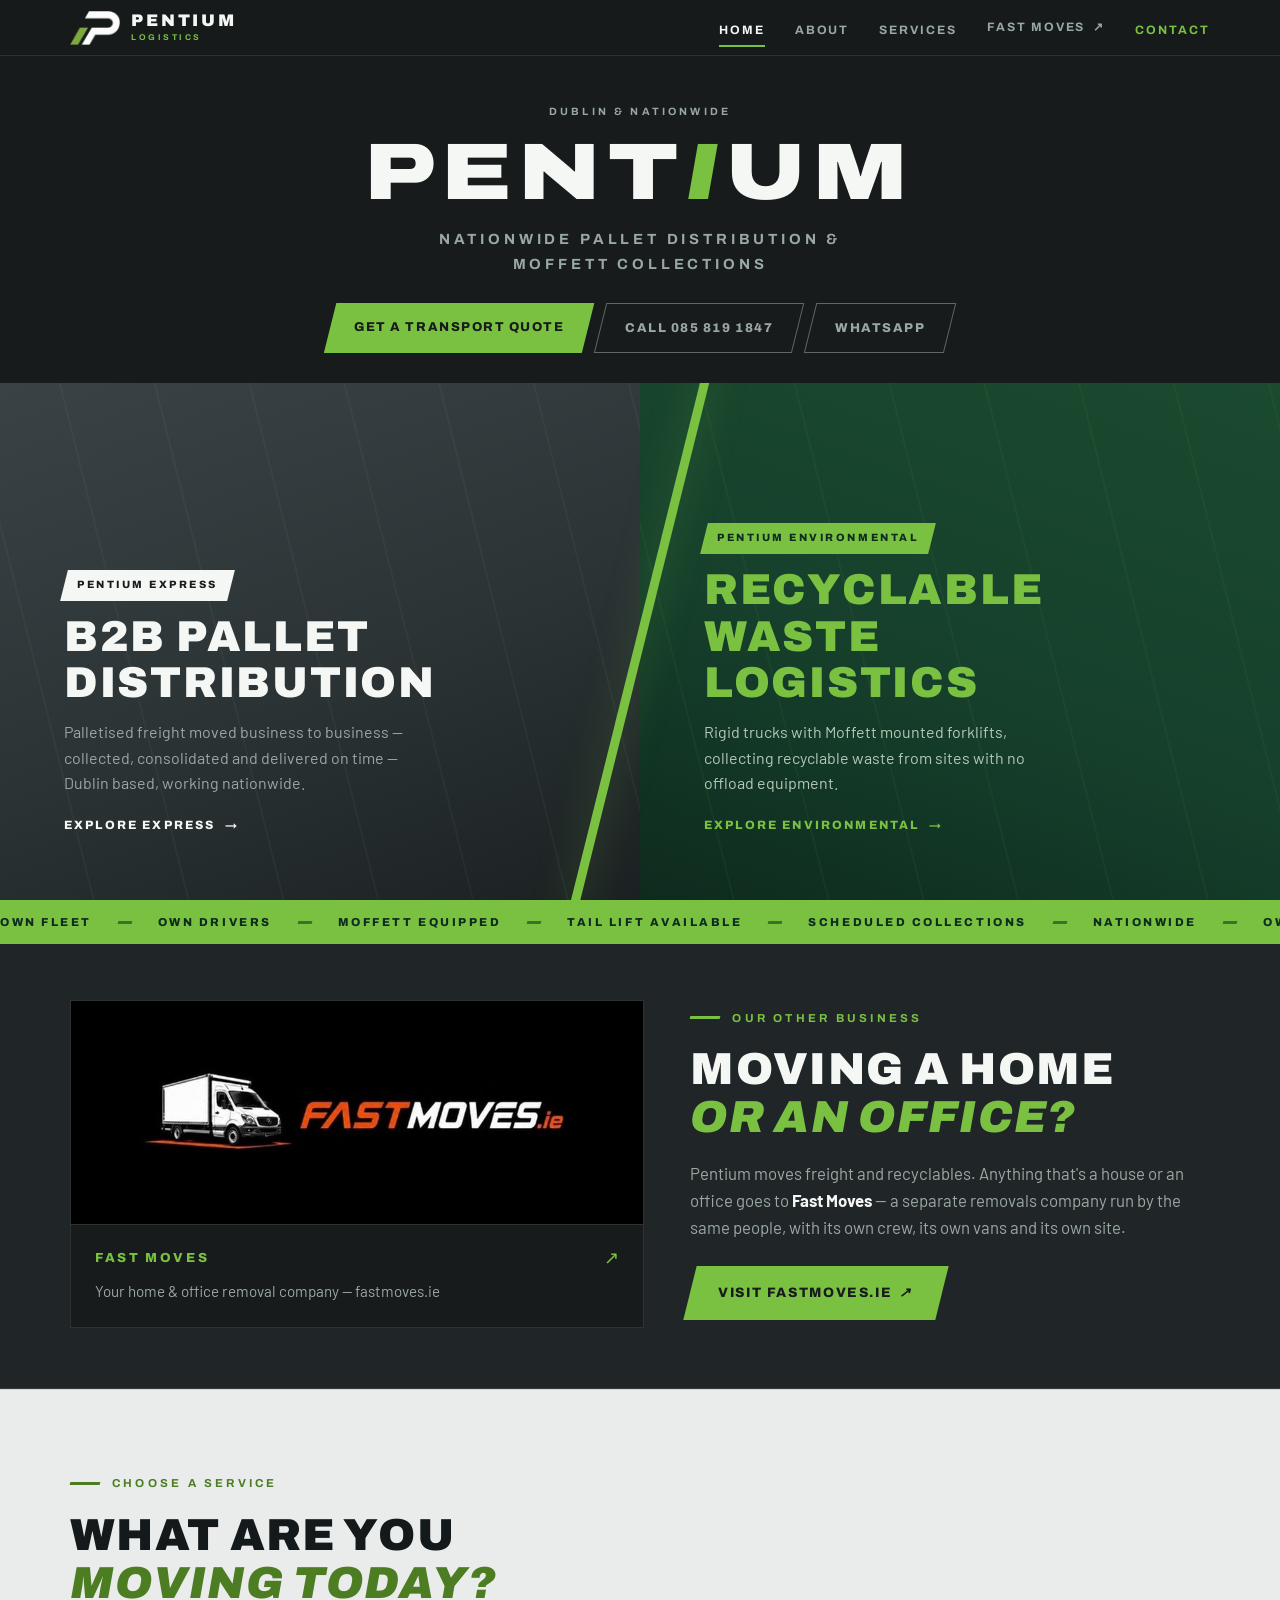
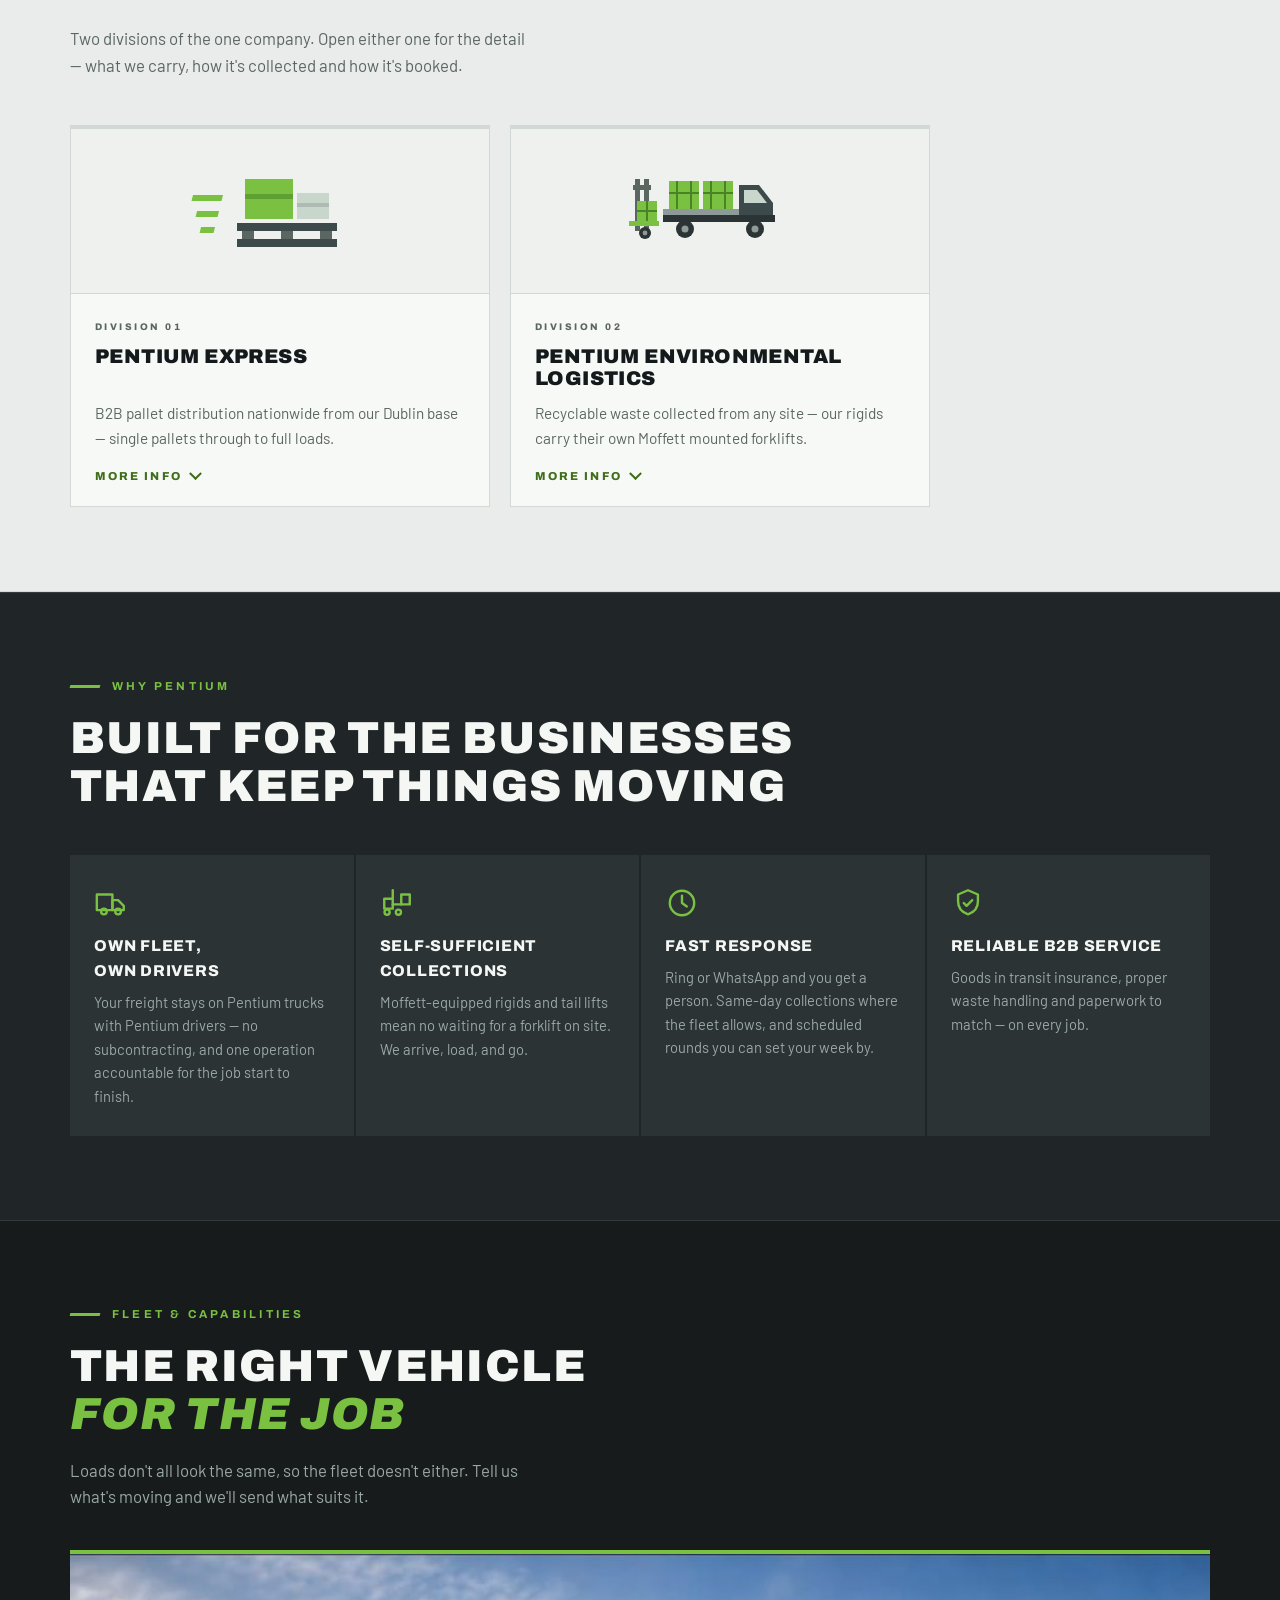
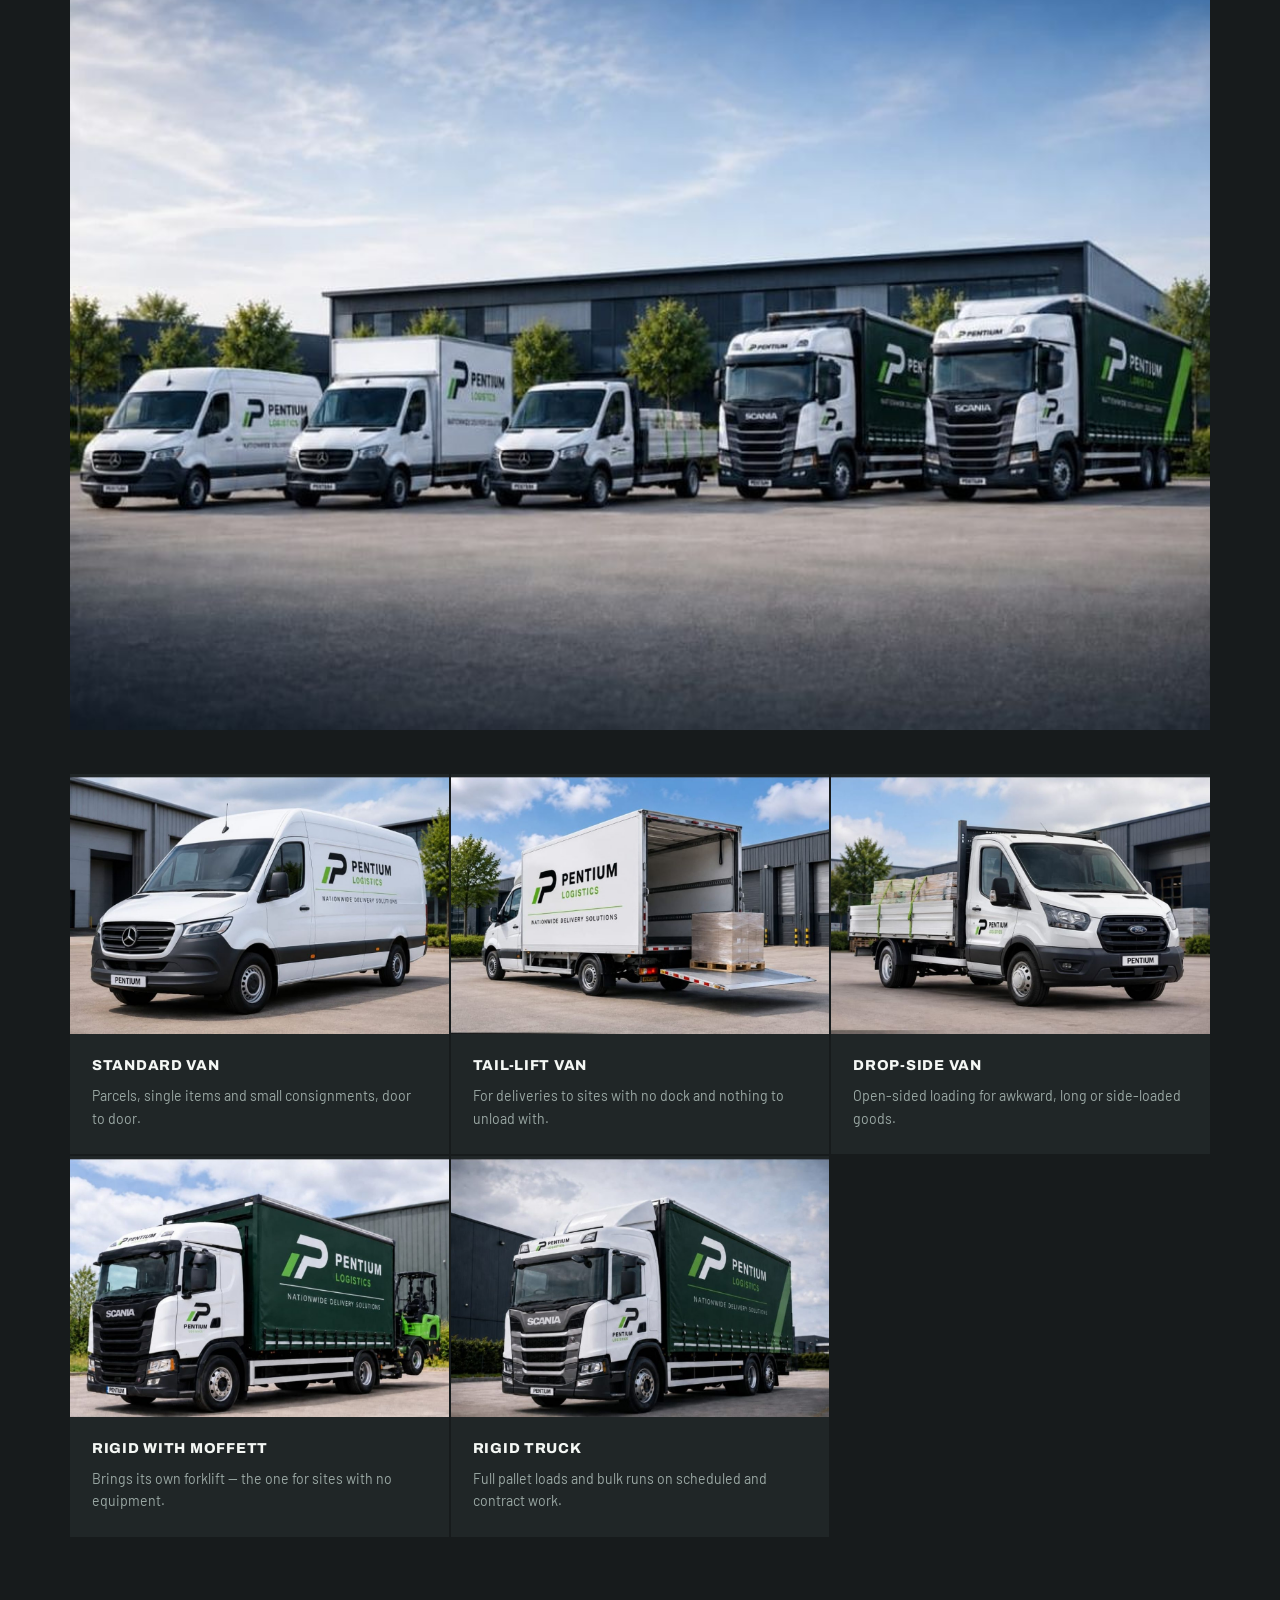
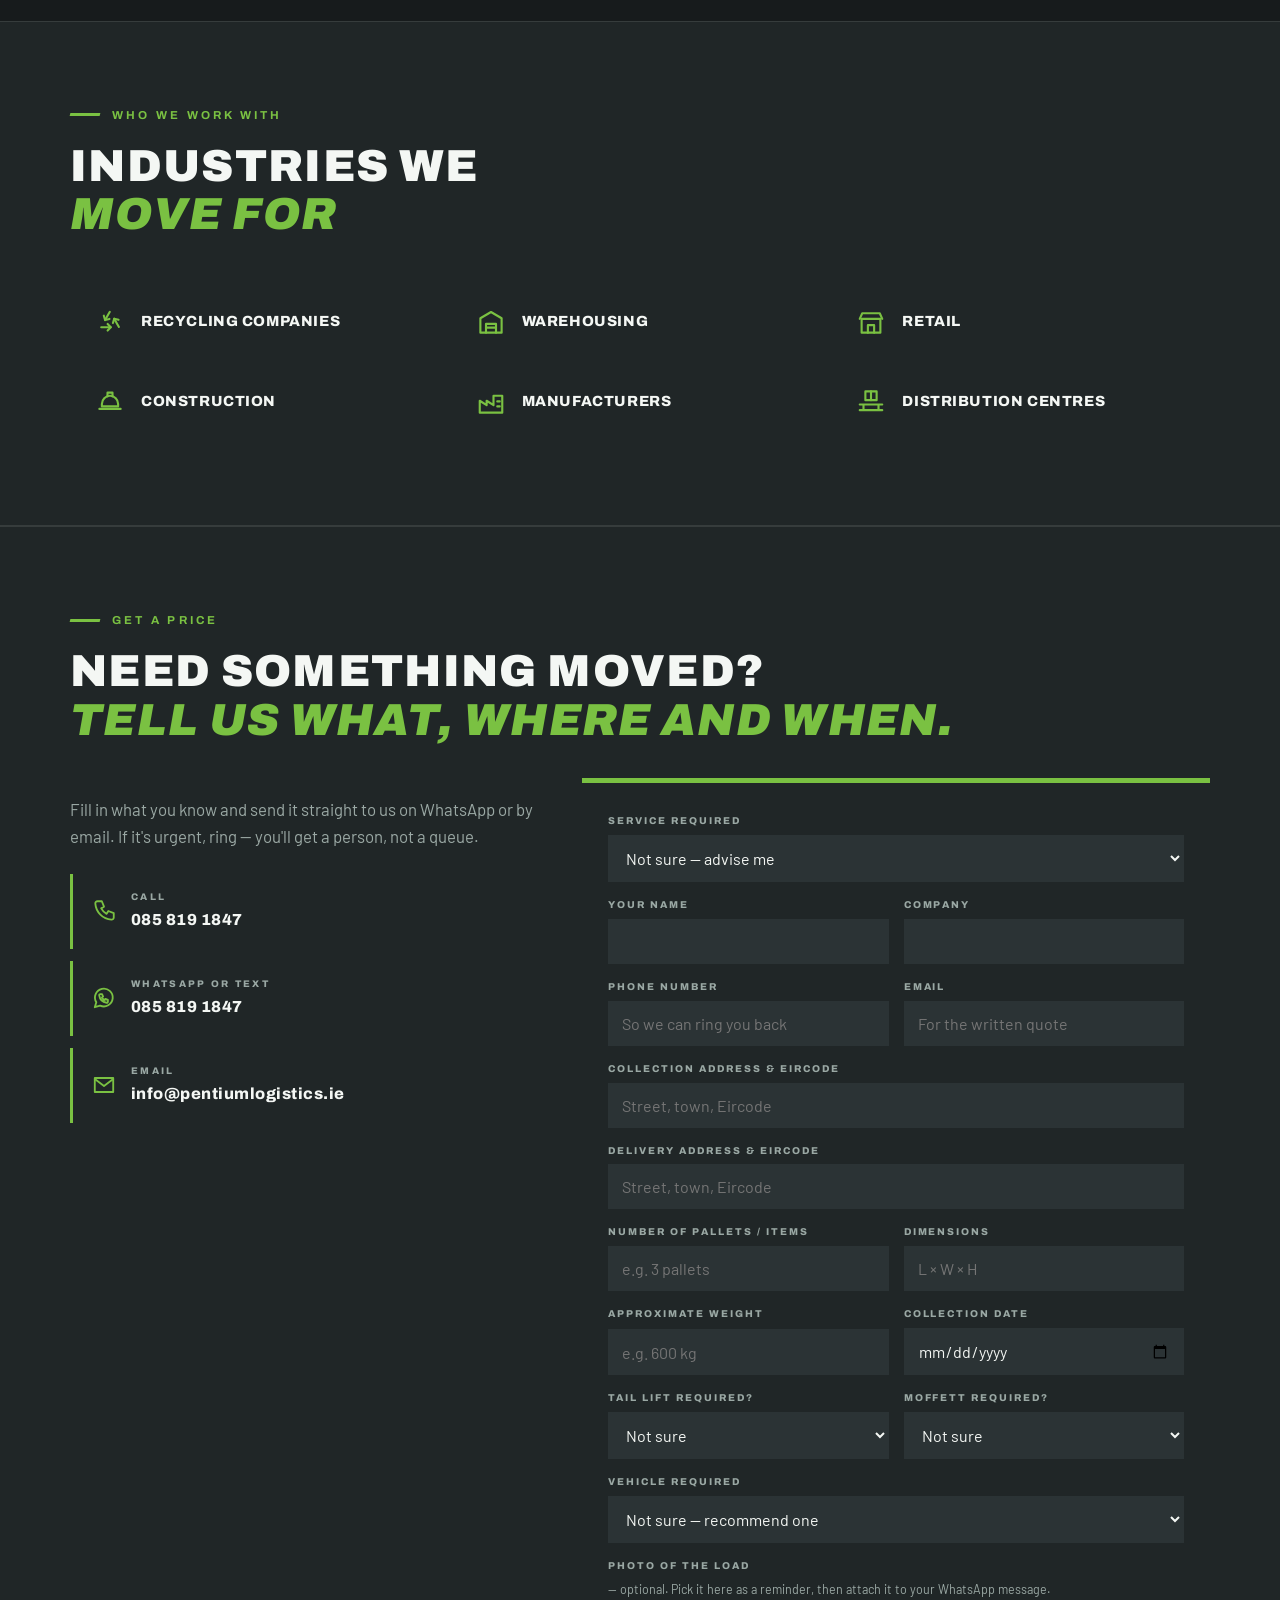
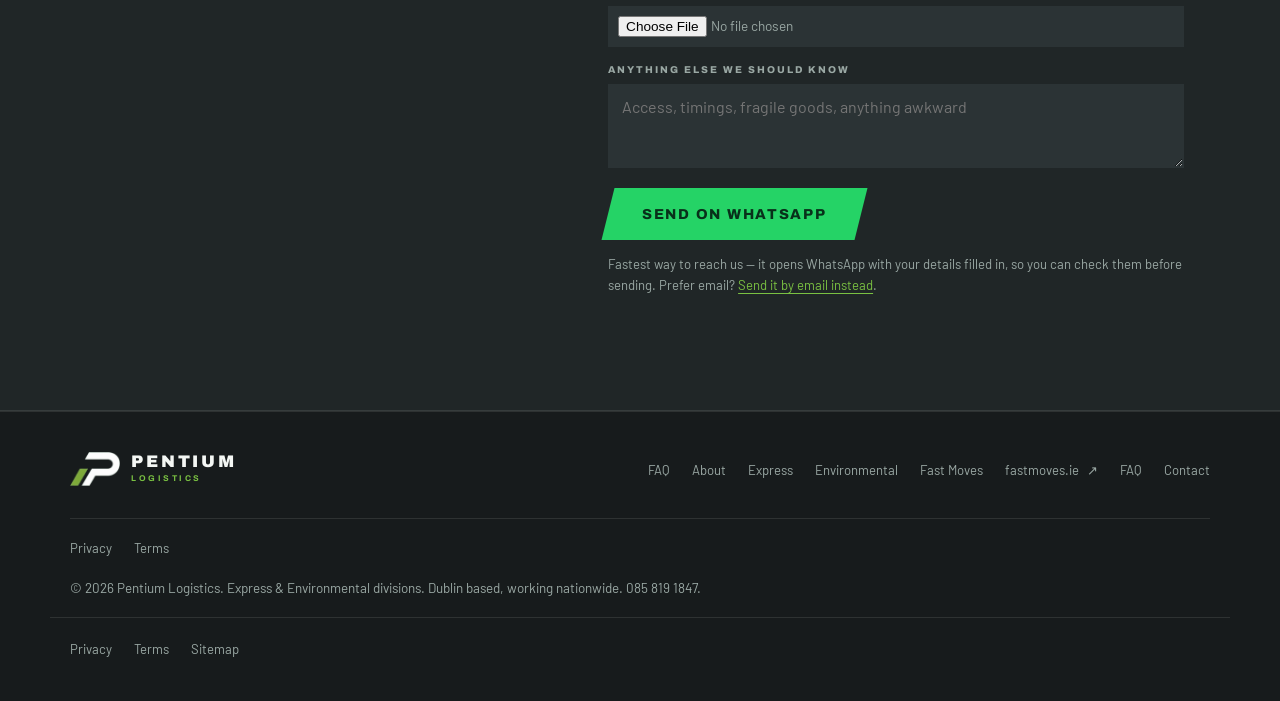
==== commit 11080d66: "Smooth the intro run and add a Fast Moves card under the hero The intro animation was jerky: the coa" ====
--- a/index.html
+++ b/index.html
@@ -74,18 +74,21 @@
   </div>
 </nav>
 <div id="intro" aria-hidden="true">
-  <svg class="ie-map" viewBox="-16 -8 244 302" role="img" aria-label="A Pentium van driving a route around Ireland">
-    <path class="ie-outline" d="M134.9 8.3 L185.8 19.4 L200.4 45.1 L195 62.5 L211.7 59.7 L210.8 77.7 L196.6 88.8 L184.5 100.6 L175.3 104.8 L177.4 123.5 L181.2 149.2 L192.5 176.3 L177.9 225.6 L176.6 231.1 L153.2 234.6 L114.8 246.4 L96 257.5 L86.4 270.7 L32.6 281.1 L18.8 270.7 L31.3 256.8 L10.4 248.5 L5.8 236 L31.3 223.5 L29.2 213.8 L50 205 L30 200 L39.7 195.7 L55.1 163.1 L64.7 154.8 L38 147 L15.4 145.7 L33.4 120.8 L20.9 106.2 L25 81.9 L57.6 88.8 L88.5 84.7 L96.9 70.8 L78.5 60.4 L86.8 36.1 L96.9 24.3 L124 15.3 Z"/>
-    <path id="route" class="ie-route" d="M181 149 C190 120,196 92,195 63 C165 67,120 75,89 85 C72 105,64 132,65 155 C70 170,76 185,83 197 C90 215,90 234,89 250 C120 232,158 186,181 149"/>
+  <svg class="ie-map" viewBox="-16 -8 264 302" role="img" aria-label="A Pentium van driving a route around Ireland">
+    <path class="ie-outline" pathLength="1" d="M134.9 8.3 C145.4 6.4 174.8 11.3 185.8 19.4 C194.1 25.5 199.5 37.2 200.4 45.1 C201.1 51.3 192.9 60.1 195.0 62.5 C197.0 64.8 209.0 57.3 211.7 59.7 C214.5 62.2 213.3 72.9 210.8 77.7 C208.3 82.6 201.0 84.9 196.6 88.8 C192.3 92.6 188.5 97.9 184.5 100.6 C181.4 102.7 176.9 102.1 175.3 104.8 C173.2 108.5 176.5 116.8 177.4 123.5 C178.4 131.4 178.8 140.7 181.2 149.2 C183.7 158.3 191.9 165.8 192.5 176.3 C193.2 190.2 180.1 217.4 177.9 225.6 C177.2 228.3 178.1 229.7 176.6 231.1 C173.4 234.0 161.9 232.6 153.2 234.6 C141.9 237.2 125.1 241.8 114.8 246.4 C107.2 249.8 100.9 253.1 96.0 257.5 C91.8 261.3 91.9 267.2 86.4 270.7 C76.3 277.1 44.3 283.8 32.6 281.1 C26.0 279.6 19.2 274.7 18.8 270.7 C18.4 266.6 32.1 260.4 31.3 256.8 C30.4 252.8 14.6 252.8 10.4 248.5 C7.2 245.2 4.3 239.6 5.8 236.0 C7.9 230.7 28.9 228.5 31.3 223.5 C32.7 220.6 27.8 216.5 29.2 213.8 C31.3 209.7 50.2 207.3 50.0 205.0 C49.8 202.8 30.2 201.9 30.0 200.0 C29.9 198.7 36.6 198.7 39.7 195.7 C45.4 190.2 49.8 170.1 55.1 163.1 C58.2 159.0 65.2 157.2 64.7 154.8 C63.9 151.3 46.6 148.5 38.0 147.0 C30.2 145.7 17.1 149.2 15.4 145.7 C13.4 141.6 33.7 127.9 33.4 120.8 C33.2 115.2 22.5 112.1 20.9 106.2 C19.0 99.5 19.9 85.3 25.0 81.9 C30.9 77.9 46.8 88.4 57.6 88.8 C68.0 89.2 81.9 89.0 88.5 84.7 C93.2 81.6 97.9 74.7 96.9 70.8 C95.7 66.4 80.5 65.7 78.5 60.4 C76.3 54.5 83.2 42.5 86.8 36.1 C89.6 31.1 92.1 27.5 96.9 24.3 C103.4 20.0 117.1 18.6 124.0 15.3 C128.6 13.1 129.7 9.2 134.9 8.3 Z"/>
+    <path id="route" class="ie-route" d="M-58.0 -50.0 C-58.0 -50.0 -15.3 -4.4 4.0 20.0 C23.3 44.3 38.3 89.4 58.0 96.0 C71.8 100.6 90.4 91.0 102.0 82.0 C114.0 72.7 116.3 42.5 128.0 40.0 C140.9 37.2 172.0 60.1 178.0 74.0 C182.8 85.1 172.6 99.5 172.0 112.0 C171.4 124.1 174.4 134.2 174.0 148.0 C173.4 166.7 176.0 198.4 166.0 214.0 C157.4 227.4 137.2 234.3 124.0 240.0 C113.5 244.5 102.3 251.8 94.0 248.0 C82.9 242.9 73.3 214.4 70.0 198.0 C67.1 183.8 68.9 167.8 72.0 156.0 C74.5 146.6 76.7 135.7 84.0 132.0 C93.6 127.1 114.8 137.3 130.0 140.0 C144.8 142.6 174.0 148.0 174.0 148.0"/>
+    <path class="ie-trail" pathLength="1" d="M-58.0 -50.0 C-58.0 -50.0 -15.3 -4.4 4.0 20.0 C23.3 44.3 38.3 89.4 58.0 96.0 C71.8 100.6 90.4 91.0 102.0 82.0 C114.0 72.7 116.3 42.5 128.0 40.0 C140.9 37.2 172.0 60.1 178.0 74.0 C182.8 85.1 172.6 99.5 172.0 112.0 C171.4 124.1 174.4 134.2 174.0 148.0 C173.4 166.7 176.0 198.4 166.0 214.0 C157.4 227.4 137.2 234.3 124.0 240.0 C113.5 244.5 102.3 251.8 94.0 248.0 C82.9 242.9 73.3 214.4 70.0 198.0 C67.1 183.8 68.9 167.8 72.0 156.0 C74.5 146.6 76.7 135.7 84.0 132.0 C93.6 127.1 114.8 137.3 130.0 140.0 C144.8 142.6 174.0 148.0 174.0 148.0"/>
     <g class="cities">
-      <circle class="ie-city c1 ie-hub" cx="181" cy="149" r="4.4"/>
-      <circle class="ie-city c2" cx="195" cy="63" r="3.2"/>
-      <circle class="ie-city c3" cx="89" cy="85" r="3.2"/>
-      <circle class="ie-city c4" cx="65" cy="155" r="3.2"/>
-      <circle class="ie-city c5" cx="83" cy="197" r="3.2"/>
-      <circle class="ie-city c6" cx="89" cy="250" r="3.2"/>
+      <circle class="ie-city c1" cx="58" cy="96" r="3"/>
+      <circle class="ie-city c2" cx="178" cy="74" r="3"/>
+      <circle class="ie-city c3 ie-hub" cx="174" cy="148" r="4.6"/>
+      <circle class="ie-city c4" cx="166" cy="214" r="3"/>
+      <circle class="ie-city c5" cx="94" cy="248" r="3"/>
+      <circle class="ie-city c6" cx="70" cy="198" r="3"/>
+      <circle class="ie-city c7" cx="72" cy="156" r="3"/>
+      <circle class="ie-ping" cx="174" cy="148" r="6.5"/>
     </g>
-    <text class="ie-label" x="172" y="145" text-anchor="end">DUBLIN</text>
+    <text class="ie-label" x="192" y="152">DUBLIN</text>
     <g class="ie-van">
       <g class="van-flip">
         <rect x="-13" y="-8" width="17" height="11" rx="1" fill="#0e2b1e" stroke="#7ac142" stroke-width="1.1"/>
@@ -95,7 +98,7 @@
         <circle cx="-7.5" cy="4.4" r="2.4" fill="#12191a"/><circle cx="-7.5" cy="4.4" r=".9" fill="#8d9a97"/>
         <circle cx="7.5" cy="4.4" r="2.4" fill="#12191a"/><circle cx="7.5" cy="4.4" r=".9" fill="#8d9a97"/>
       </g>
-      <animateMotion dur="1.9s" begin="0.55s" fill="freeze" rotate="0">
+      <animateMotion dur="2.3s" begin="0.4s" fill="freeze" rotate="0" calcMode="paced">
         <mpath href="#route"/>
       </animateMotion>
     </g>
@@ -144,6 +147,25 @@
     <span>Own fleet</span><span>Own drivers</span><span>Moffett equipped</span><span>Tail lift available</span><span>Scheduled collections</span><span>Nationwide</span>
   </div>
 </div>
+
+<section class="other-biz">
+  <div class="wrap other-in">
+    <a class="sister-card rv" href="https://www.fastmoves.ie/" target="_blank" rel="noopener noreferrer"
+       aria-label="Fast Moves, home and office removals: opens fastmoves.ie in a new tab">
+      <div class="shot"><img src="assets/fastmoves-site.jpg" alt="Fast Moves &mdash; home and office removals" width="900" height="350" decoding="async"></div>
+      <div class="sister-body">
+        <div class="row"><span class="brk">Fast Moves</span><span class="arrow">&#8599;</span></div>
+        <p>Your home &amp; office removal company &mdash; fastmoves.ie</p>
+      </div>
+    </a>
+    <div class="rv">
+      <div class="eyebrow">Our other business</div>
+      <h2 class="sec">Moving a home<br><em>or an office?</em></h2>
+      <p class="lede">Pentium moves freight and recyclables. Anything that's a house or an office goes to <strong style="color:var(--white)">Fast Moves</strong> &mdash; a separate removals company run by the same people, with its own crew, its own vans and its own site.</p>
+      <a class="btn btn-green ext" href="https://www.fastmoves.ie/" target="_blank" rel="noopener noreferrer"><span>Visit fastmoves.ie</span></a>
+    </div>
+  </div>
+</section>
 
 <section class="areas" id="areas">
   <div class="wrap">
@@ -321,13 +343,6 @@
     </div>
   </div>
 </section>
-
-<div class="sister-slim">
-  <div class="wrap">
-    <p><b>Moving a home or an office?</b> That's our sister company, Fast Moves &mdash; same people, different job.</p>
-    <a class="out ext" href="fast-moves.html">About Fast Moves</a>
-  </div>
-</div>
 
 
 <!-- ===================================================================
--- a/assets/styles.css
+++ b/assets/styles.css
@@ -253,31 +253,45 @@
 .backlink::before{content:"\2190"}
 .backlink:hover{color:var(--green)}
 
-/* intro: the van drives a lap of Ireland, then the map pans off and the site is there */
+/* intro: the van comes in off the top-left corner, laps the country and finishes in Dublin */
 html.intro-on,html.intro-on body{overflow:hidden}
-#intro{position:fixed;inset:0;z-index:200;display:flex;flex-direction:column;align-items:center;justify-content:center;gap:20px;
+#intro{position:fixed;inset:0;z-index:200;display:flex;flex-direction:column;align-items:center;justify-content:center;gap:22px;
   background:radial-gradient(ellipse 70% 60% at 50% 45%,#15281d 0%,#0c1413 55%,#080c0d 100%);
-  animation:curtain 3s cubic-bezier(.6,0,.3,1) forwards;will-change:transform}
-#intro .ie-map{height:min(56vh,430px);width:auto;max-width:82vw;overflow:visible}
-.ie-outline{fill:rgba(122,193,66,.07);stroke:#7ac142;stroke-width:2.4;stroke-linejoin:round;
-  stroke-dasharray:1900;stroke-dashoffset:1900;animation:draw .8s ease-out forwards}
-.ie-route{fill:none;stroke:rgba(244,247,244,.5);stroke-width:1.8;stroke-linecap:round;stroke-dasharray:6 7;
-  opacity:0;animation:routein .5s ease-out .45s forwards}
-.ie-city{fill:#f4f7f4;opacity:0;animation:pop .4s ease-out forwards}
-.ie-city.c1{animation-delay:.7s}.ie-city.c2{animation-delay:.95s}.ie-city.c3{animation-delay:1.2s}
-.ie-city.c4{animation-delay:1.45s}.ie-city.c5{animation-delay:1.7s}.ie-city.c6{animation-delay:1.95s}
-.ie-hub{fill:#7ac142}
-.ie-label{fill:#7ac142;font-family:'Archivo',sans-serif;font-size:11px;font-weight:800;letter-spacing:1.6px;
-  opacity:0;animation:pop .5s ease-out .8s forwards}
-.van-flip{transform-box:fill-box;transform-origin:center;animation:vanflip 1.9s linear .55s forwards}
+  animation:curtain 3.6s cubic-bezier(.72,0,.22,1) forwards;will-change:transform}
+#intro .ie-map{height:min(56vh,430px);width:auto;max-width:82vw;overflow:hidden}
+.ie-outline{fill:rgba(122,193,66,.09);stroke:#7ac142;stroke-width:2.1;stroke-linejoin:round;stroke-linecap:round;
+  stroke-dasharray:1 1;stroke-dashoffset:1;animation:draw .95s cubic-bezier(.32,.72,.3,1) forwards}
+/* the run is only ever the trail the van lays down behind it */
+.ie-route{fill:none;stroke:none}
+.ie-trail{fill:none;stroke:#f4f7f4;stroke-width:1.9;stroke-linecap:round;opacity:.9;
+  stroke-dasharray:1 1;stroke-dashoffset:1;animation:draw 2.3s linear .4s forwards}
+.ie-city{fill:#7ac142;opacity:0;transform:scale(.2);transform-box:fill-box;transform-origin:center;
+  animation:pop .55s cubic-bezier(.2,1.5,.4,1) forwards}
+.ie-city.c1{animation-delay:.95s}.ie-city.c2{animation-delay:1.41s}.ie-city.c3{animation-delay:1.63s}
+.ie-city.c4{animation-delay:1.83s}.ie-city.c5{animation-delay:2.07s}.ie-city.c6{animation-delay:2.23s}
+.ie-city.c7{animation-delay:2.35s}
+.ie-hub{fill:#f4f7f4;stroke:#7ac142;stroke-width:1.6}
+.ie-ping{fill:none;stroke:#7ac142;stroke-width:1.5;opacity:0;transform-box:fill-box;transform-origin:center;
+  animation:ping .85s cubic-bezier(.2,.7,.3,1) 2.68s forwards}
+.ie-label{fill:#f4f7f4;font-family:'Archivo',sans-serif;font-size:11px;font-weight:800;letter-spacing:1.3px;
+  opacity:0;animation:pop .5s ease-out 1.63s forwards}
+/* one eased half-turn each time the run doubles back, instead of a hard mirror */
+.van-flip{transform-box:fill-box;transform-origin:center;animation:vanflip 2.3s linear .4s forwards}
 .intro-word{font-family:'Archivo',sans-serif;font-size:clamp(.6rem,2.2vw,.78rem);font-weight:800;letter-spacing:.3em;
-  text-transform:uppercase;color:var(--fog);opacity:0;animation:pop .6s ease-out 1.9s forwards;text-align:center;padding:0 20px}
+  text-transform:uppercase;color:var(--fog);opacity:0;transform:translateY(9px);
+  animation:wordin .75s cubic-bezier(.2,.8,.3,1) 1.8s forwards;text-align:center;padding:0 20px}
 .intro-word b{color:var(--green);font-weight:800}
 @keyframes draw{to{stroke-dashoffset:0}}
-@keyframes routein{to{opacity:1}}
-@keyframes pop{from{opacity:0}to{opacity:1}}
-@keyframes vanflip{0%,17%{transform:scaleX(1)}18%,57%{transform:scaleX(-1)}58%,100%{transform:scaleX(1)}}
-@keyframes curtain{0%,80%{transform:translateX(0)}100%{transform:translateX(101vw)}}
+@keyframes pop{to{opacity:1;transform:scale(1)}}
+@keyframes wordin{to{opacity:1;transform:none}}
+@keyframes ping{from{opacity:.75;transform:scale(1)}to{opacity:0;transform:scale(3.6)}}
+@keyframes vanflip{
+  0%,46.9%{transform:scaleX(1)}
+  50.3%{transform:scaleX(.06)}
+  53.7%,79.8%{transform:scaleX(-1)}
+  83.2%{transform:scaleX(.06)}
+  86.6%,100%{transform:scaleX(1)}}
+@keyframes curtain{0%,84%{transform:translateX(0)}100%{transform:translateX(101vw)}}
 @media(prefers-reduced-motion:reduce){#intro{display:none}}
 
 /* sister company */
@@ -297,6 +311,12 @@
 .arrow{color:var(--green);font-size:1.15rem;line-height:1;transition:transform .2s}
 .sister-card:hover .arrow{transform:translate(4px,-4px)}
 .sister-body p{color:var(--fog);font-size:.95rem}
+/* our other business: Fast Moves, right under the hero */
+.other-biz{background:var(--slate);border-bottom:1px solid var(--edge);padding:56px 0 60px}
+.other-in{display:grid;grid-template-columns:1.05fr .95fr;gap:46px;align-items:center}
+.other-in .lede{max-width:none;margin-bottom:26px}
+.other-in .sister-card .shot img{width:100%;height:auto}
+@media(max-width:900px){.other-biz{padding:38px 0 42px}.other-in{grid-template-columns:1fr;gap:26px}}
 .visit{font-family:'Archivo',sans-serif;font-size:.72rem;font-weight:800;letter-spacing:.16em;text-transform:uppercase;color:var(--white);border-bottom:2px solid var(--green);padding-bottom:3px;justify-self:start}
 .ext{display:inline-flex;align-items:center;gap:8px}
 .ext::after{content:"\2197"}
@@ -352,13 +372,6 @@
 .qsend{display:flex;gap:12px;flex-wrap:wrap;margin-top:20px}
 .qnote{margin-top:14px;font-size:.82rem;color:var(--fog)}
 
-/* slim sister line */
-.sister-slim{background:var(--slate);border-top:1px solid var(--edge);border-bottom:1px solid var(--edge);padding:26px 0}
-.sister-slim .wrap{display:flex;align-items:center;justify-content:space-between;gap:18px;flex-wrap:wrap}
-.sister-slim p{color:var(--fog);font-size:.96rem}
-.sister-slim b{color:var(--white);font-family:'Archivo',sans-serif;font-weight:800;letter-spacing:.04em}
-.sister-slim a.out{font-family:'Archivo',sans-serif;font-size:.74rem;font-weight:800;letter-spacing:.16em;text-transform:uppercase;color:var(--green);text-decoration:none;border-bottom:2px solid var(--green);padding-bottom:3px;white-space:nowrap}
-.sister-slim a.out:hover{color:var(--white)}
 
 /* sticky mobile action bar */
 .callbar{display:none}
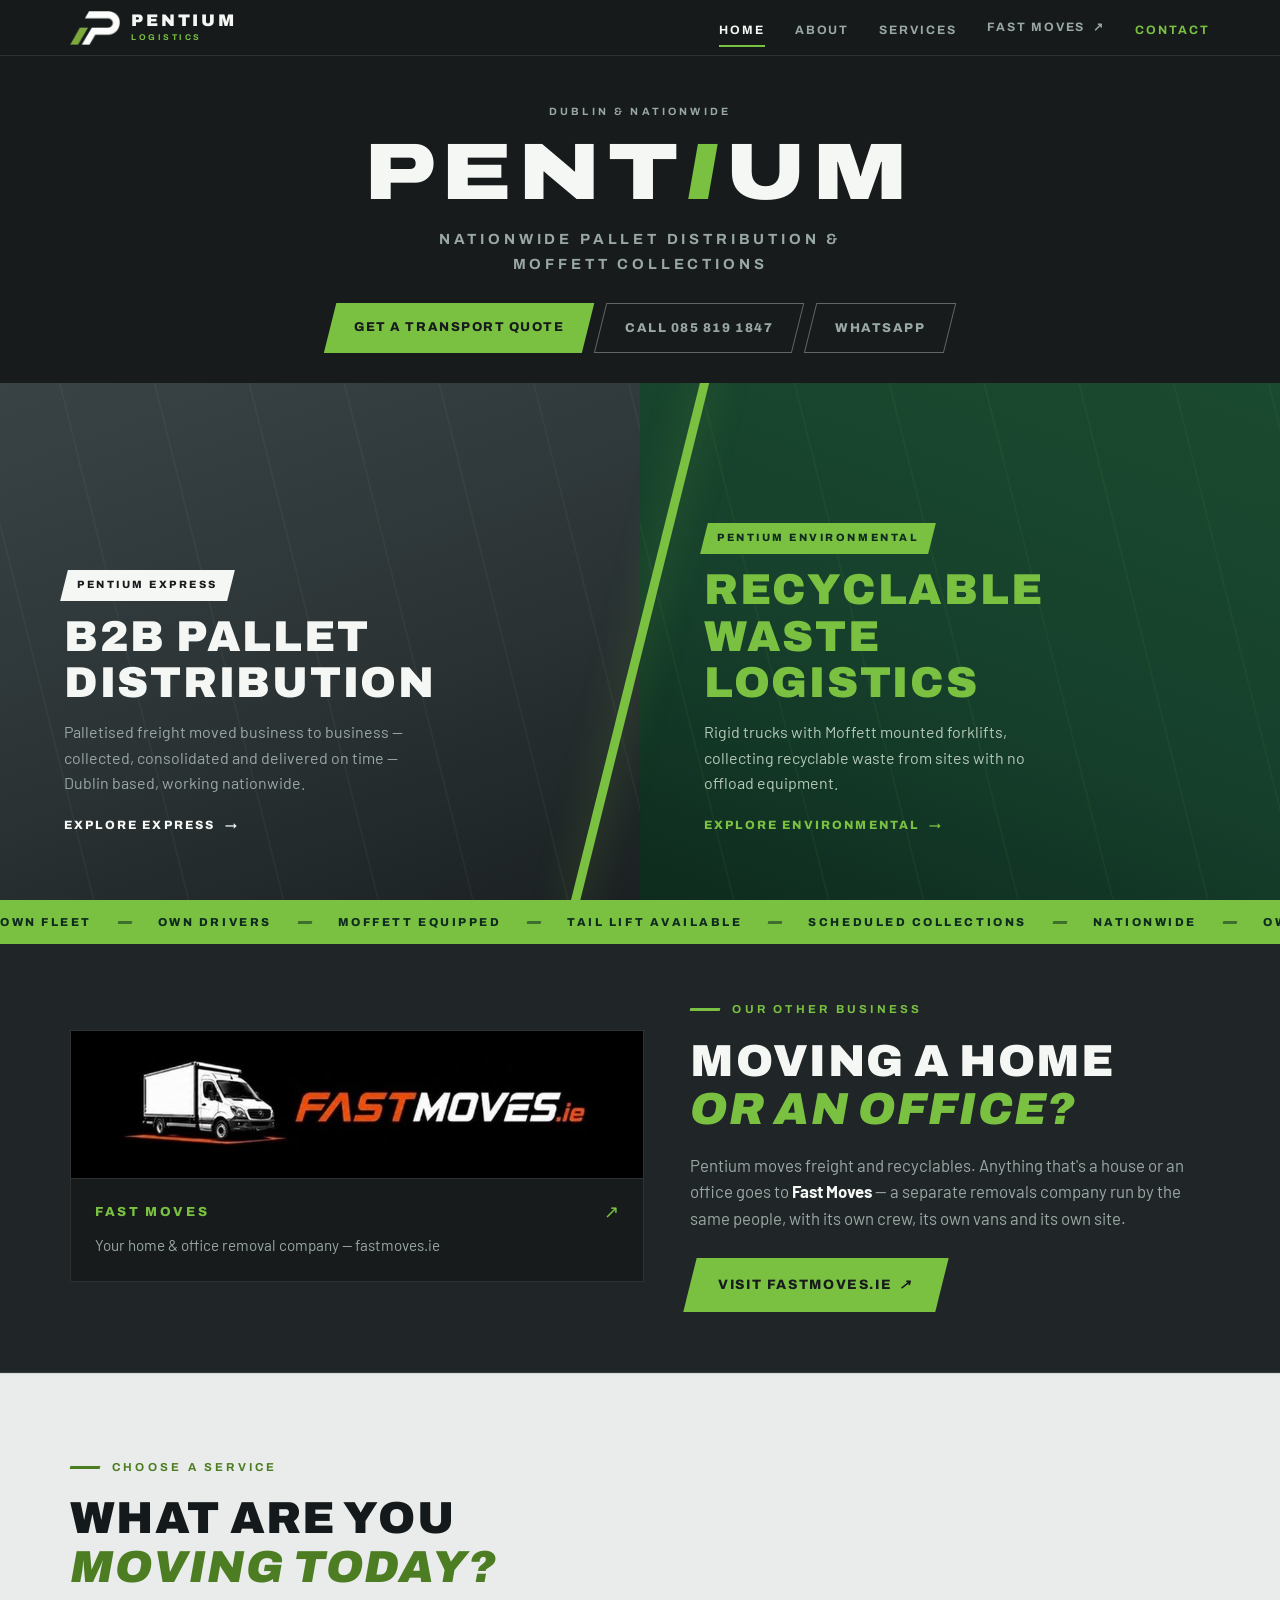
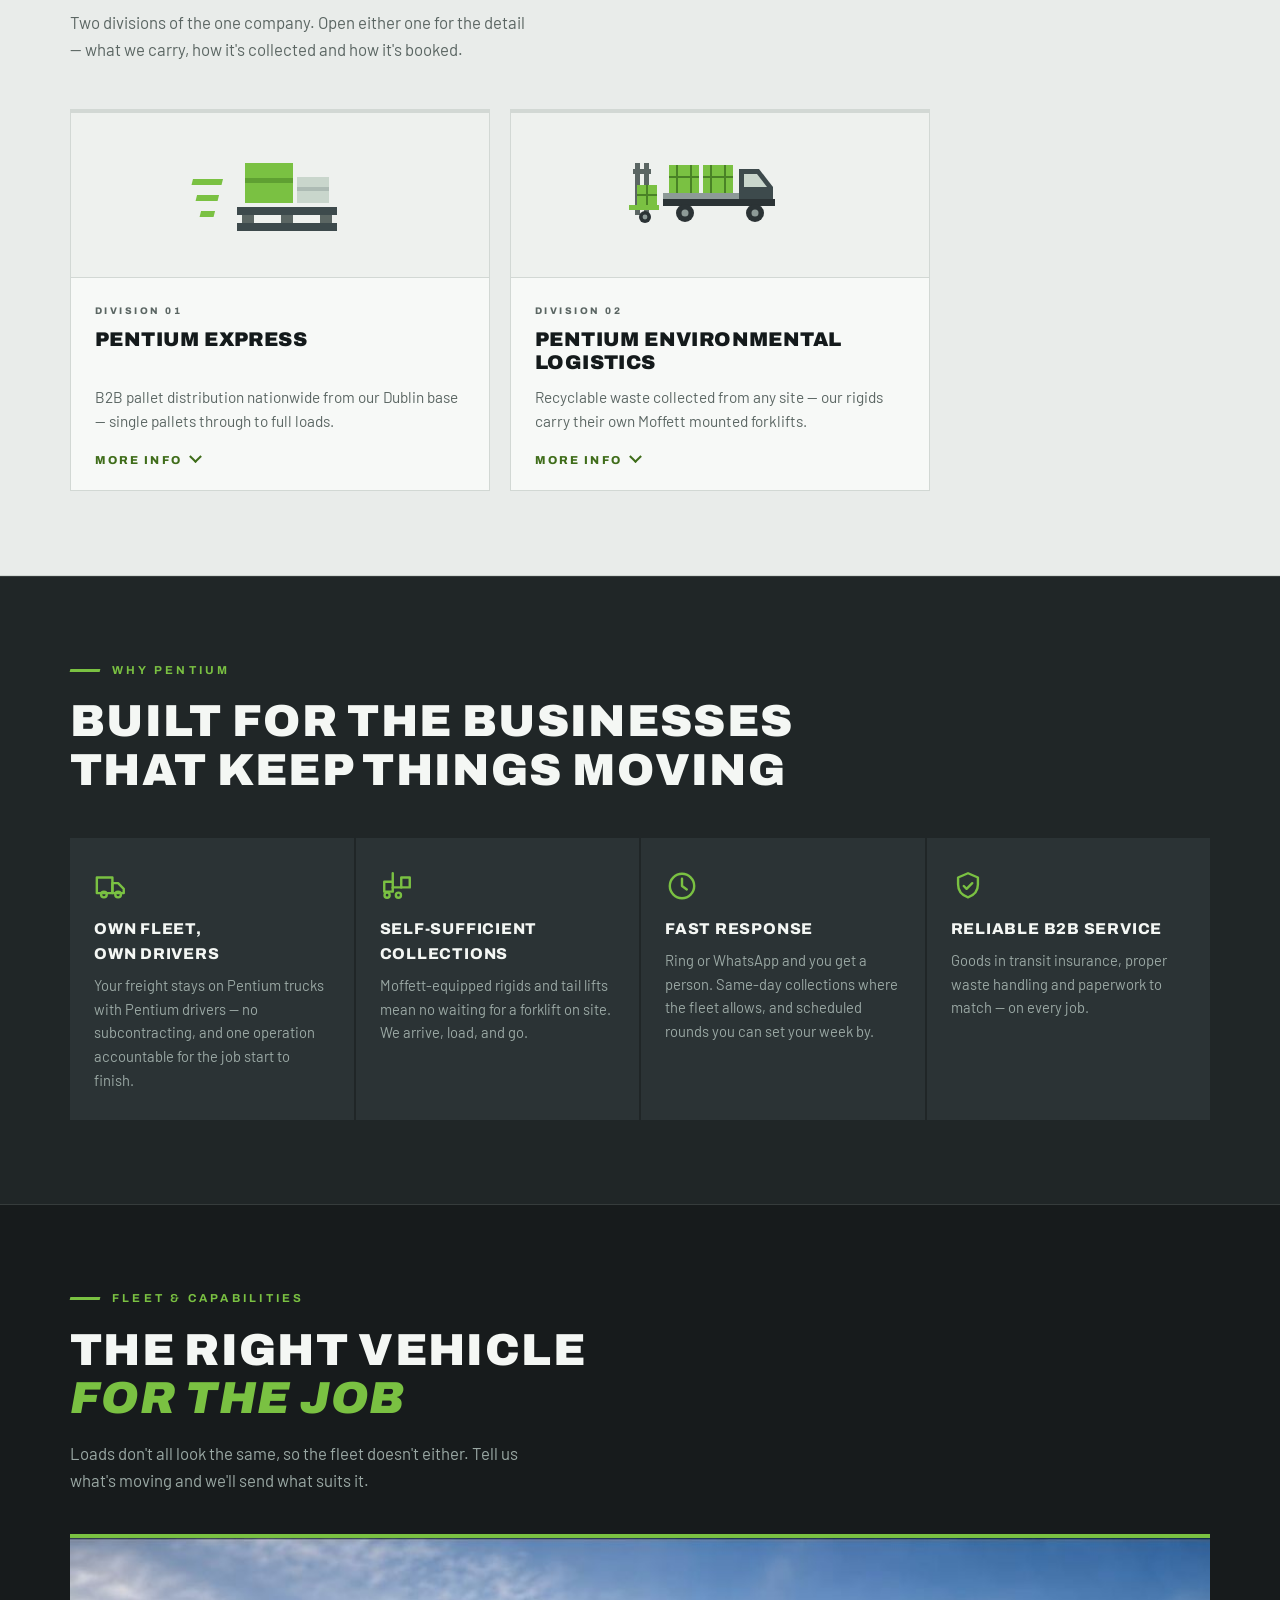
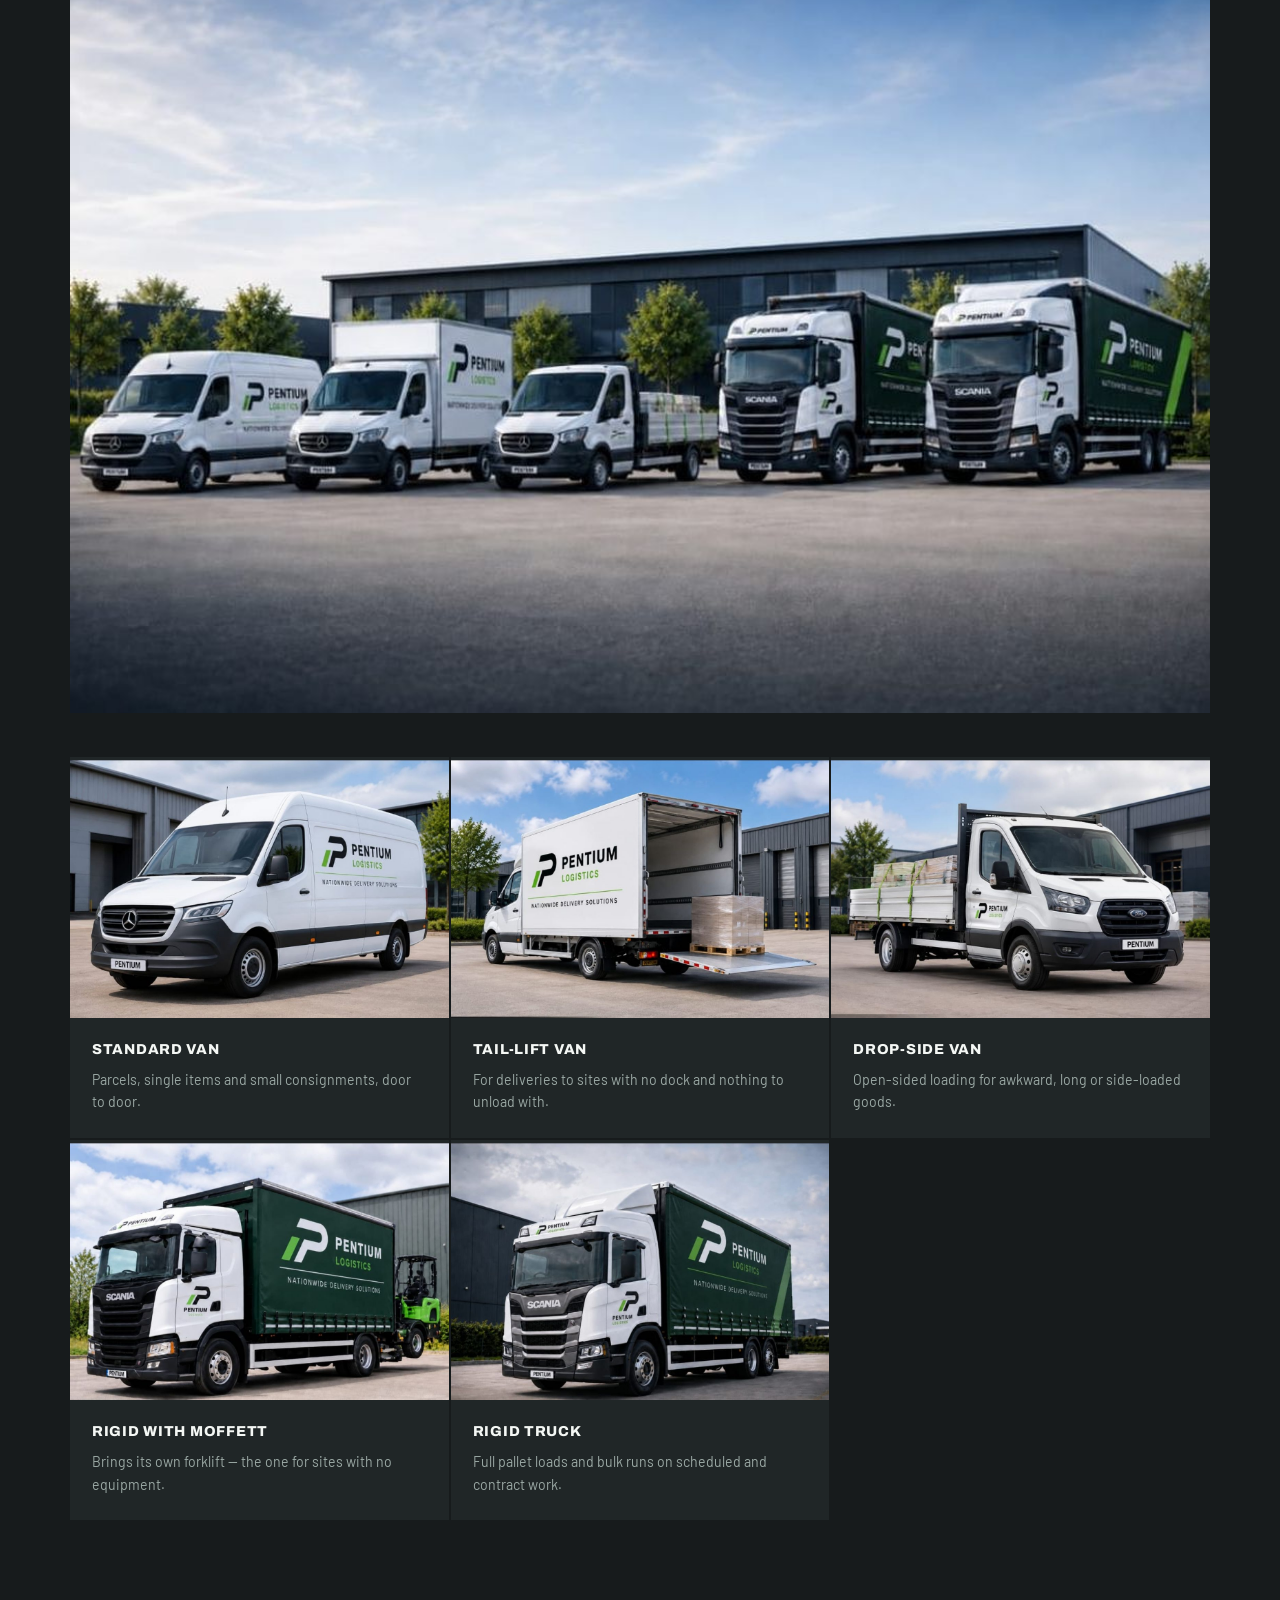
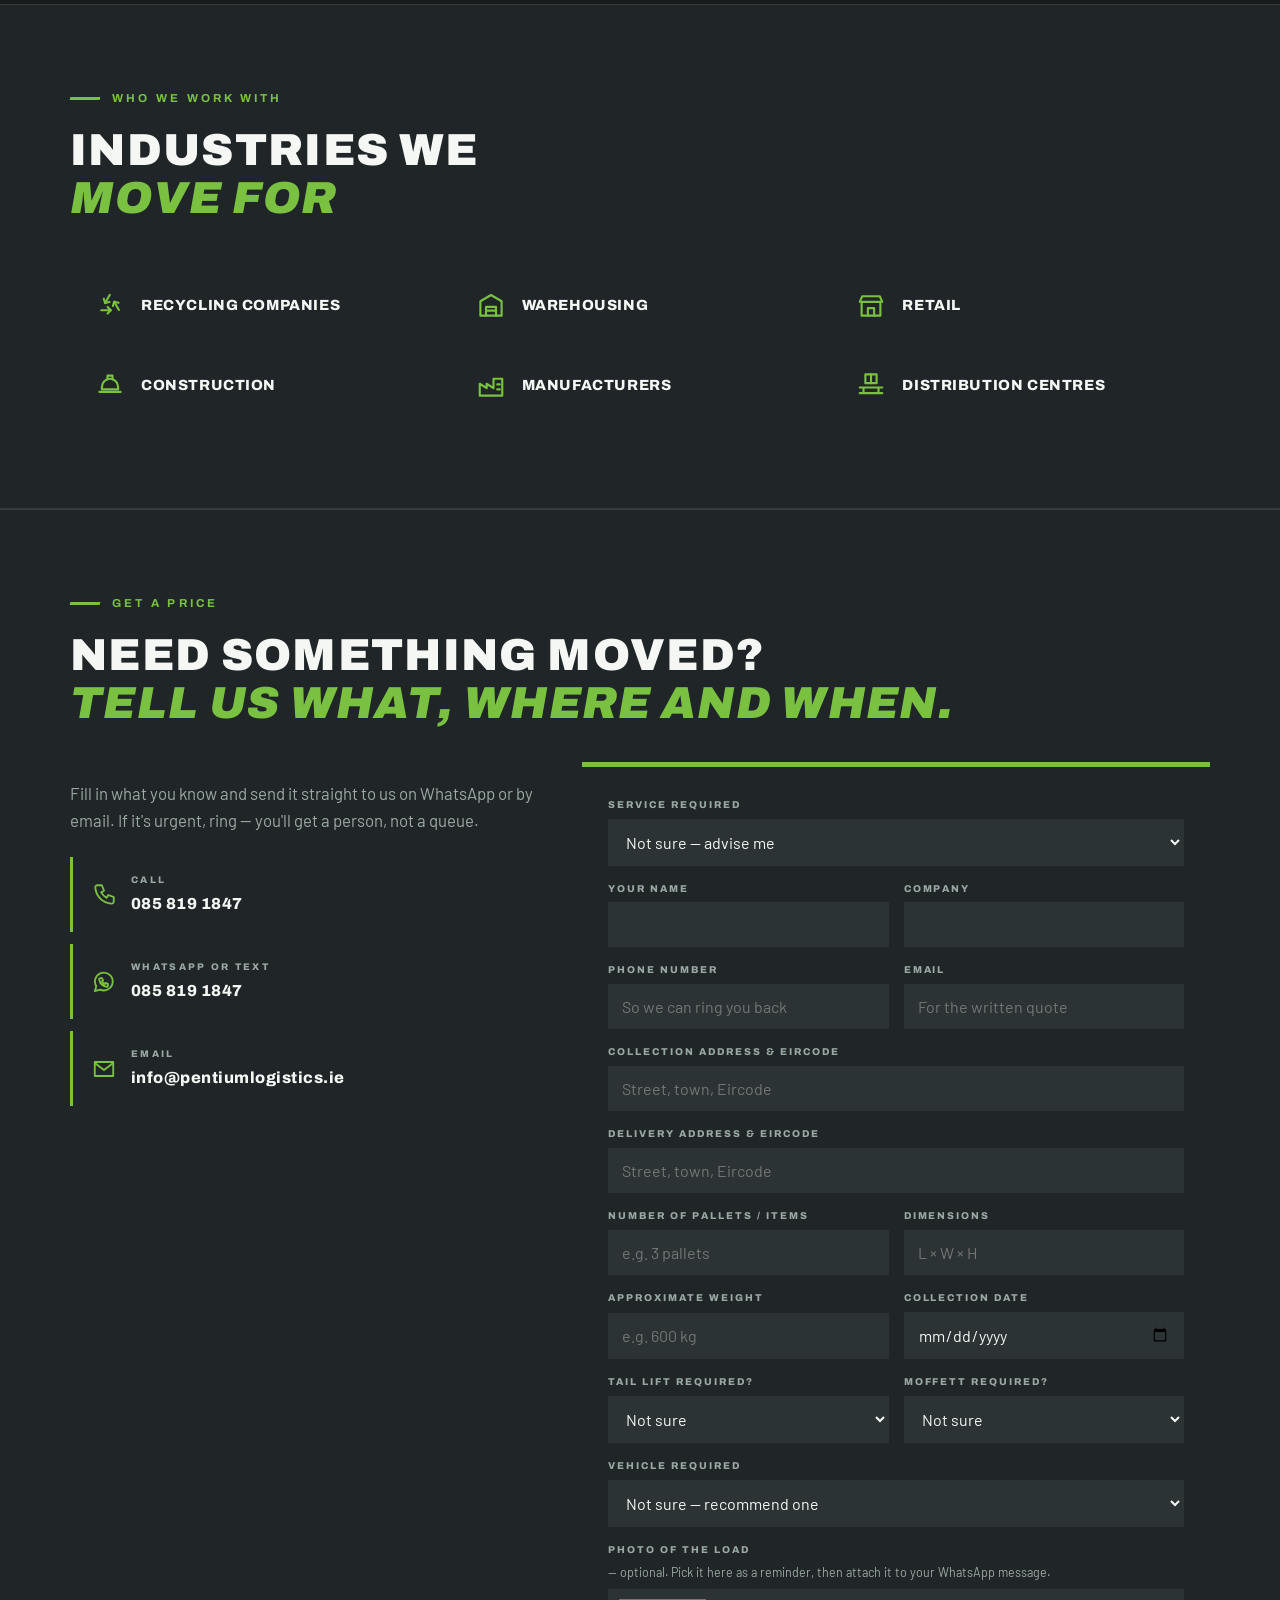
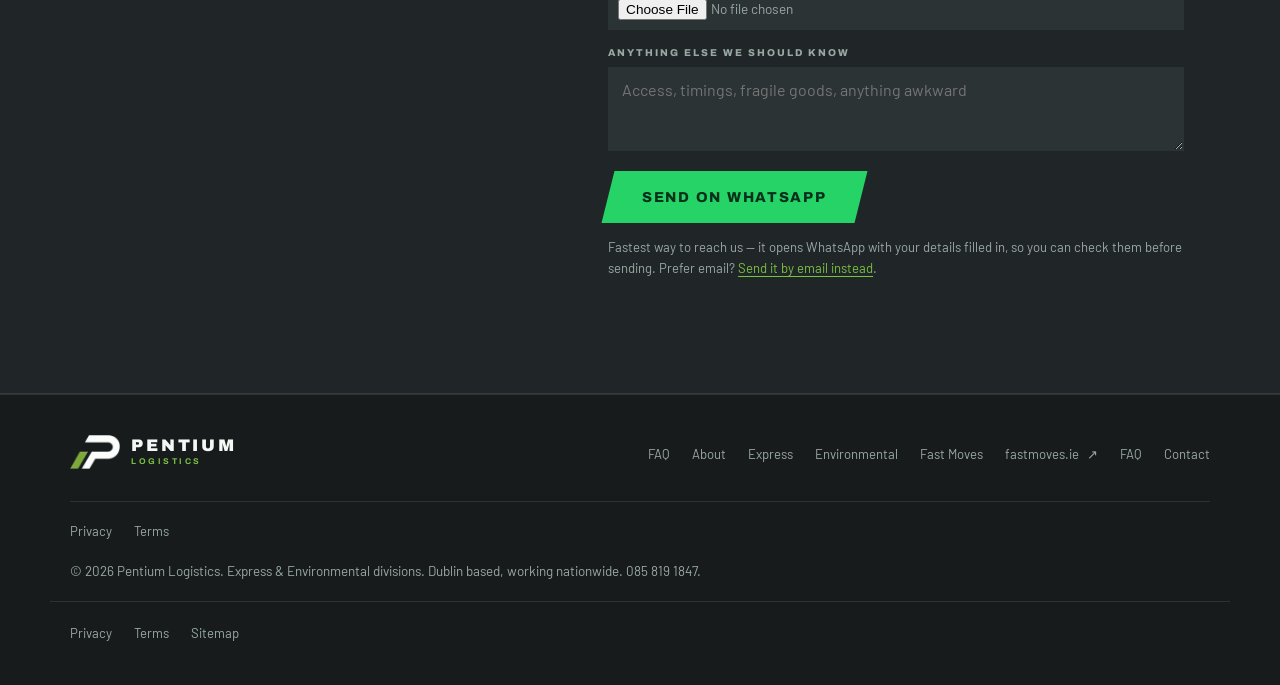
==== commit 8eefe55f: "Intro: the van now steers along the route instead of sliding sideways The run still looked wrong in " ====
--- a/index.html
+++ b/index.html
@@ -77,7 +77,7 @@
   <svg class="ie-map" viewBox="-16 -8 264 302" role="img" aria-label="A Pentium van driving a route around Ireland">
     <path class="ie-outline" pathLength="1" d="M134.9 8.3 C145.4 6.4 174.8 11.3 185.8 19.4 C194.1 25.5 199.5 37.2 200.4 45.1 C201.1 51.3 192.9 60.1 195.0 62.5 C197.0 64.8 209.0 57.3 211.7 59.7 C214.5 62.2 213.3 72.9 210.8 77.7 C208.3 82.6 201.0 84.9 196.6 88.8 C192.3 92.6 188.5 97.9 184.5 100.6 C181.4 102.7 176.9 102.1 175.3 104.8 C173.2 108.5 176.5 116.8 177.4 123.5 C178.4 131.4 178.8 140.7 181.2 149.2 C183.7 158.3 191.9 165.8 192.5 176.3 C193.2 190.2 180.1 217.4 177.9 225.6 C177.2 228.3 178.1 229.7 176.6 231.1 C173.4 234.0 161.9 232.6 153.2 234.6 C141.9 237.2 125.1 241.8 114.8 246.4 C107.2 249.8 100.9 253.1 96.0 257.5 C91.8 261.3 91.9 267.2 86.4 270.7 C76.3 277.1 44.3 283.8 32.6 281.1 C26.0 279.6 19.2 274.7 18.8 270.7 C18.4 266.6 32.1 260.4 31.3 256.8 C30.4 252.8 14.6 252.8 10.4 248.5 C7.2 245.2 4.3 239.6 5.8 236.0 C7.9 230.7 28.9 228.5 31.3 223.5 C32.7 220.6 27.8 216.5 29.2 213.8 C31.3 209.7 50.2 207.3 50.0 205.0 C49.8 202.8 30.2 201.9 30.0 200.0 C29.9 198.7 36.6 198.7 39.7 195.7 C45.4 190.2 49.8 170.1 55.1 163.1 C58.2 159.0 65.2 157.2 64.7 154.8 C63.9 151.3 46.6 148.5 38.0 147.0 C30.2 145.7 17.1 149.2 15.4 145.7 C13.4 141.6 33.7 127.9 33.4 120.8 C33.2 115.2 22.5 112.1 20.9 106.2 C19.0 99.5 19.9 85.3 25.0 81.9 C30.9 77.9 46.8 88.4 57.6 88.8 C68.0 89.2 81.9 89.0 88.5 84.7 C93.2 81.6 97.9 74.7 96.9 70.8 C95.7 66.4 80.5 65.7 78.5 60.4 C76.3 54.5 83.2 42.5 86.8 36.1 C89.6 31.1 92.1 27.5 96.9 24.3 C103.4 20.0 117.1 18.6 124.0 15.3 C128.6 13.1 129.7 9.2 134.9 8.3 Z"/>
     <path id="route" class="ie-route" d="M-58.0 -50.0 C-58.0 -50.0 -15.3 -4.4 4.0 20.0 C23.3 44.3 38.3 89.4 58.0 96.0 C71.8 100.6 90.4 91.0 102.0 82.0 C114.0 72.7 116.3 42.5 128.0 40.0 C140.9 37.2 172.0 60.1 178.0 74.0 C182.8 85.1 172.6 99.5 172.0 112.0 C171.4 124.1 174.4 134.2 174.0 148.0 C173.4 166.7 176.0 198.4 166.0 214.0 C157.4 227.4 137.2 234.3 124.0 240.0 C113.5 244.5 102.3 251.8 94.0 248.0 C82.9 242.9 73.3 214.4 70.0 198.0 C67.1 183.8 68.9 167.8 72.0 156.0 C74.5 146.6 76.7 135.7 84.0 132.0 C93.6 127.1 114.8 137.3 130.0 140.0 C144.8 142.6 174.0 148.0 174.0 148.0"/>
-    <path class="ie-trail" pathLength="1" d="M-58.0 -50.0 C-58.0 -50.0 -15.3 -4.4 4.0 20.0 C23.3 44.3 38.3 89.4 58.0 96.0 C71.8 100.6 90.4 91.0 102.0 82.0 C114.0 72.7 116.3 42.5 128.0 40.0 C140.9 37.2 172.0 60.1 178.0 74.0 C182.8 85.1 172.6 99.5 172.0 112.0 C171.4 124.1 174.4 134.2 174.0 148.0 C173.4 166.7 176.0 198.4 166.0 214.0 C157.4 227.4 137.2 234.3 124.0 240.0 C113.5 244.5 102.3 251.8 94.0 248.0 C82.9 242.9 73.3 214.4 70.0 198.0 C67.1 183.8 68.9 167.8 72.0 156.0 C74.5 146.6 76.7 135.7 84.0 132.0 C93.6 127.1 114.8 137.3 130.0 140.0 C144.8 142.6 174.0 148.0 174.0 148.0"/>
+    <path class="ie-trail" pathLength="1" d="M58.0 96.0 C71.8 100.6 90.4 91.0 102.0 82.0 C114.0 72.7 116.3 42.5 128.0 40.0 C140.9 37.2 172.0 60.1 178.0 74.0 C182.8 85.1 172.6 99.5 172.0 112.0 C171.4 124.1 174.4 134.2 174.0 148.0 C173.4 166.7 176.0 198.4 166.0 214.0 C157.4 227.4 137.2 234.3 124.0 240.0 C113.5 244.5 102.3 251.8 94.0 248.0 C82.9 242.9 73.3 214.4 70.0 198.0 C67.1 183.8 68.9 167.8 72.0 156.0 C74.5 146.6 76.7 135.7 84.0 132.0 C93.6 127.1 114.8 137.3 130.0 140.0 C144.8 142.6 174.0 148.0 174.0 148.0"/>
     <g class="cities">
       <circle class="ie-city c1" cx="58" cy="96" r="3"/>
       <circle class="ie-city c2" cx="178" cy="74" r="3"/>
@@ -90,15 +90,18 @@
     </g>
     <text class="ie-label" x="192" y="152">DUBLIN</text>
     <g class="ie-van">
-      <g class="van-flip">
-        <rect x="-13" y="-8" width="17" height="11" rx="1" fill="#0e2b1e" stroke="#7ac142" stroke-width="1.1"/>
-        <rect x="-13" y="0" width="17" height="3" fill="#7ac142"/>
-        <path d="M4 -5h5l4 5v3H4z" fill="#f4f7f4"/>
-        <path d="M5.2 -3.6h2.9l2.7 3.6H5.2z" fill="#31393b"/>
-        <circle cx="-7.5" cy="4.4" r="2.4" fill="#12191a"/><circle cx="-7.5" cy="4.4" r=".9" fill="#8d9a97"/>
-        <circle cx="7.5" cy="4.4" r="2.4" fill="#12191a"/><circle cx="7.5" cy="4.4" r=".9" fill="#8d9a97"/>
+      <g class="van-art">
+        <rect x="-12" y="-10.4" width="7.5" height="3.4" rx="1.4" fill="#0d1213"/>
+        <rect x="-12" y="7" width="7.5" height="3.4" rx="1.4" fill="#0d1213"/>
+        <rect x="7" y="-10.4" width="7.5" height="3.4" rx="1.4" fill="#0d1213"/>
+        <rect x="7" y="7" width="7.5" height="3.4" rx="1.4" fill="#0d1213"/>
+        <rect x="-18" y="-8.6" width="36" height="17.2" rx="3.4" fill="#7ac142" stroke="#0e2b1e" stroke-width="1.3"/>
+        <path d="M11.6 -6.9h3.2a2.2 2.2 0 0 1 2.2 2.2v9.4a2.2 2.2 0 0 1-2.2 2.2h-3.2z" fill="#d7e6dc"/>
+        <rect x="9.6" y="-8.6" width="1.8" height="17.2" fill="#0e2b1e"/>
+        <rect x="-14.4" y="-1.3" width="22" height="2.6" rx="1.3" fill="#f4f7f4" opacity=".92"/>
+        <rect x="-14.4" y="-6.4" width="4.4" height="12.8" rx="1.4" fill="#f4f7f4" opacity=".6"/>
       </g>
-      <animateMotion dur="2.3s" begin="0.4s" fill="freeze" rotate="0" calcMode="paced">
+      <animateMotion dur="2.1s" begin="0.35s" fill="freeze" rotate="auto" calcMode="paced">
         <mpath href="#route"/>
       </animateMotion>
     </g>
@@ -152,7 +155,7 @@
   <div class="wrap other-in">
     <a class="sister-card rv" href="https://www.fastmoves.ie/" target="_blank" rel="noopener noreferrer"
        aria-label="Fast Moves, home and office removals: opens fastmoves.ie in a new tab">
-      <div class="shot"><img src="assets/fastmoves-site.jpg" alt="Fast Moves &mdash; home and office removals" width="900" height="350" decoding="async"></div>
+      <div class="shot"><img src="assets/fastmoves-site.jpg" alt="Fast Moves &mdash; home and office removals" width="900" height="230" decoding="async"></div>
       <div class="sister-body">
         <div class="row"><span class="brk">Fast Moves</span><span class="arrow">&#8599;</span></div>
         <p>Your home &amp; office removal company &mdash; fastmoves.ie</p>
--- a/assets/styles.css
+++ b/assets/styles.css
@@ -257,41 +257,34 @@
 html.intro-on,html.intro-on body{overflow:hidden}
 #intro{position:fixed;inset:0;z-index:200;display:flex;flex-direction:column;align-items:center;justify-content:center;gap:22px;
   background:radial-gradient(ellipse 70% 60% at 50% 45%,#15281d 0%,#0c1413 55%,#080c0d 100%);
-  animation:curtain 3.6s cubic-bezier(.72,0,.22,1) forwards;will-change:transform}
-#intro .ie-map{height:min(56vh,430px);width:auto;max-width:82vw;overflow:hidden}
-.ie-outline{fill:rgba(122,193,66,.09);stroke:#7ac142;stroke-width:2.1;stroke-linejoin:round;stroke-linecap:round;
-  stroke-dasharray:1 1;stroke-dashoffset:1;animation:draw .95s cubic-bezier(.32,.72,.3,1) forwards}
+  animation:curtain 3.3s cubic-bezier(.72,0,.22,1) forwards;will-change:transform}
+#intro .ie-map{height:min(56vh,430px);width:auto;max-width:88vw;overflow:hidden}
+.ie-outline{fill:rgba(122,193,66,.13);stroke:#7ac142;stroke-width:2.1;stroke-linejoin:round;stroke-linecap:round;
+  stroke-dasharray:1 1;stroke-dashoffset:1;animation:draw .85s cubic-bezier(.32,.72,.3,1) forwards}
 /* the run is only ever the trail the van lays down behind it */
 .ie-route{fill:none;stroke:none}
 .ie-trail{fill:none;stroke:#f4f7f4;stroke-width:1.9;stroke-linecap:round;opacity:.9;
-  stroke-dasharray:1 1;stroke-dashoffset:1;animation:draw 2.3s linear .4s forwards}
-.ie-city{fill:#7ac142;opacity:0;transform:scale(.2);transform-box:fill-box;transform-origin:center;
+  stroke-dasharray:1 1;stroke-dashoffset:1;animation:draw 1.6s linear .85s forwards}
+.ie-city{fill:#f4f7f4;stroke:#12301f;stroke-width:1.1;opacity:0;transform:scale(.2);transform-box:fill-box;transform-origin:center;
   animation:pop .55s cubic-bezier(.2,1.5,.4,1) forwards}
-.ie-city.c1{animation-delay:.95s}.ie-city.c2{animation-delay:1.41s}.ie-city.c3{animation-delay:1.63s}
-.ie-city.c4{animation-delay:1.83s}.ie-city.c5{animation-delay:2.07s}.ie-city.c6{animation-delay:2.23s}
-.ie-city.c7{animation-delay:2.35s}
-.ie-hub{fill:#f4f7f4;stroke:#7ac142;stroke-width:1.6}
+.ie-city.c1{animation-delay:.85s}.ie-city.c2{animation-delay:1.28s}.ie-city.c3{animation-delay:1.48s}
+.ie-city.c4{animation-delay:1.65s}.ie-city.c5{animation-delay:1.87s}.ie-city.c6{animation-delay:2.02s}
+.ie-city.c7{animation-delay:2.13s}
+.ie-hub{fill:#7ac142;stroke:#0e2b1e;stroke-width:1.4}
 .ie-ping{fill:none;stroke:#7ac142;stroke-width:1.5;opacity:0;transform-box:fill-box;transform-origin:center;
-  animation:ping .85s cubic-bezier(.2,.7,.3,1) 2.68s forwards}
+  animation:ping .7s cubic-bezier(.2,.7,.3,1) 2.44s forwards}
 .ie-label{fill:#f4f7f4;font-family:'Archivo',sans-serif;font-size:11px;font-weight:800;letter-spacing:1.3px;
-  opacity:0;animation:pop .5s ease-out 1.63s forwards}
-/* one eased half-turn each time the run doubles back, instead of a hard mirror */
-.van-flip{transform-box:fill-box;transform-origin:center;animation:vanflip 2.3s linear .4s forwards}
+  opacity:0;animation:pop .5s ease-out 1.48s forwards}
+.van-art{opacity:0;animation:pop .3s ease-out .35s forwards}
 .intro-word{font-family:'Archivo',sans-serif;font-size:clamp(.6rem,2.2vw,.78rem);font-weight:800;letter-spacing:.3em;
   text-transform:uppercase;color:var(--fog);opacity:0;transform:translateY(9px);
-  animation:wordin .75s cubic-bezier(.2,.8,.3,1) 1.8s forwards;text-align:center;padding:0 20px}
+  animation:wordin .7s cubic-bezier(.2,.8,.3,1) 1.6s forwards;text-align:center;padding:0 20px}
 .intro-word b{color:var(--green);font-weight:800}
 @keyframes draw{to{stroke-dashoffset:0}}
 @keyframes pop{to{opacity:1;transform:scale(1)}}
 @keyframes wordin{to{opacity:1;transform:none}}
 @keyframes ping{from{opacity:.75;transform:scale(1)}to{opacity:0;transform:scale(3.6)}}
-@keyframes vanflip{
-  0%,46.9%{transform:scaleX(1)}
-  50.3%{transform:scaleX(.06)}
-  53.7%,79.8%{transform:scaleX(-1)}
-  83.2%{transform:scaleX(.06)}
-  86.6%,100%{transform:scaleX(1)}}
-@keyframes curtain{0%,84%{transform:translateX(0)}100%{transform:translateX(101vw)}}
+@keyframes curtain{0%,82%{transform:translateX(0)}100%{transform:translateX(101vw)}}
 @media(prefers-reduced-motion:reduce){#intro{display:none}}
 
 /* sister company */
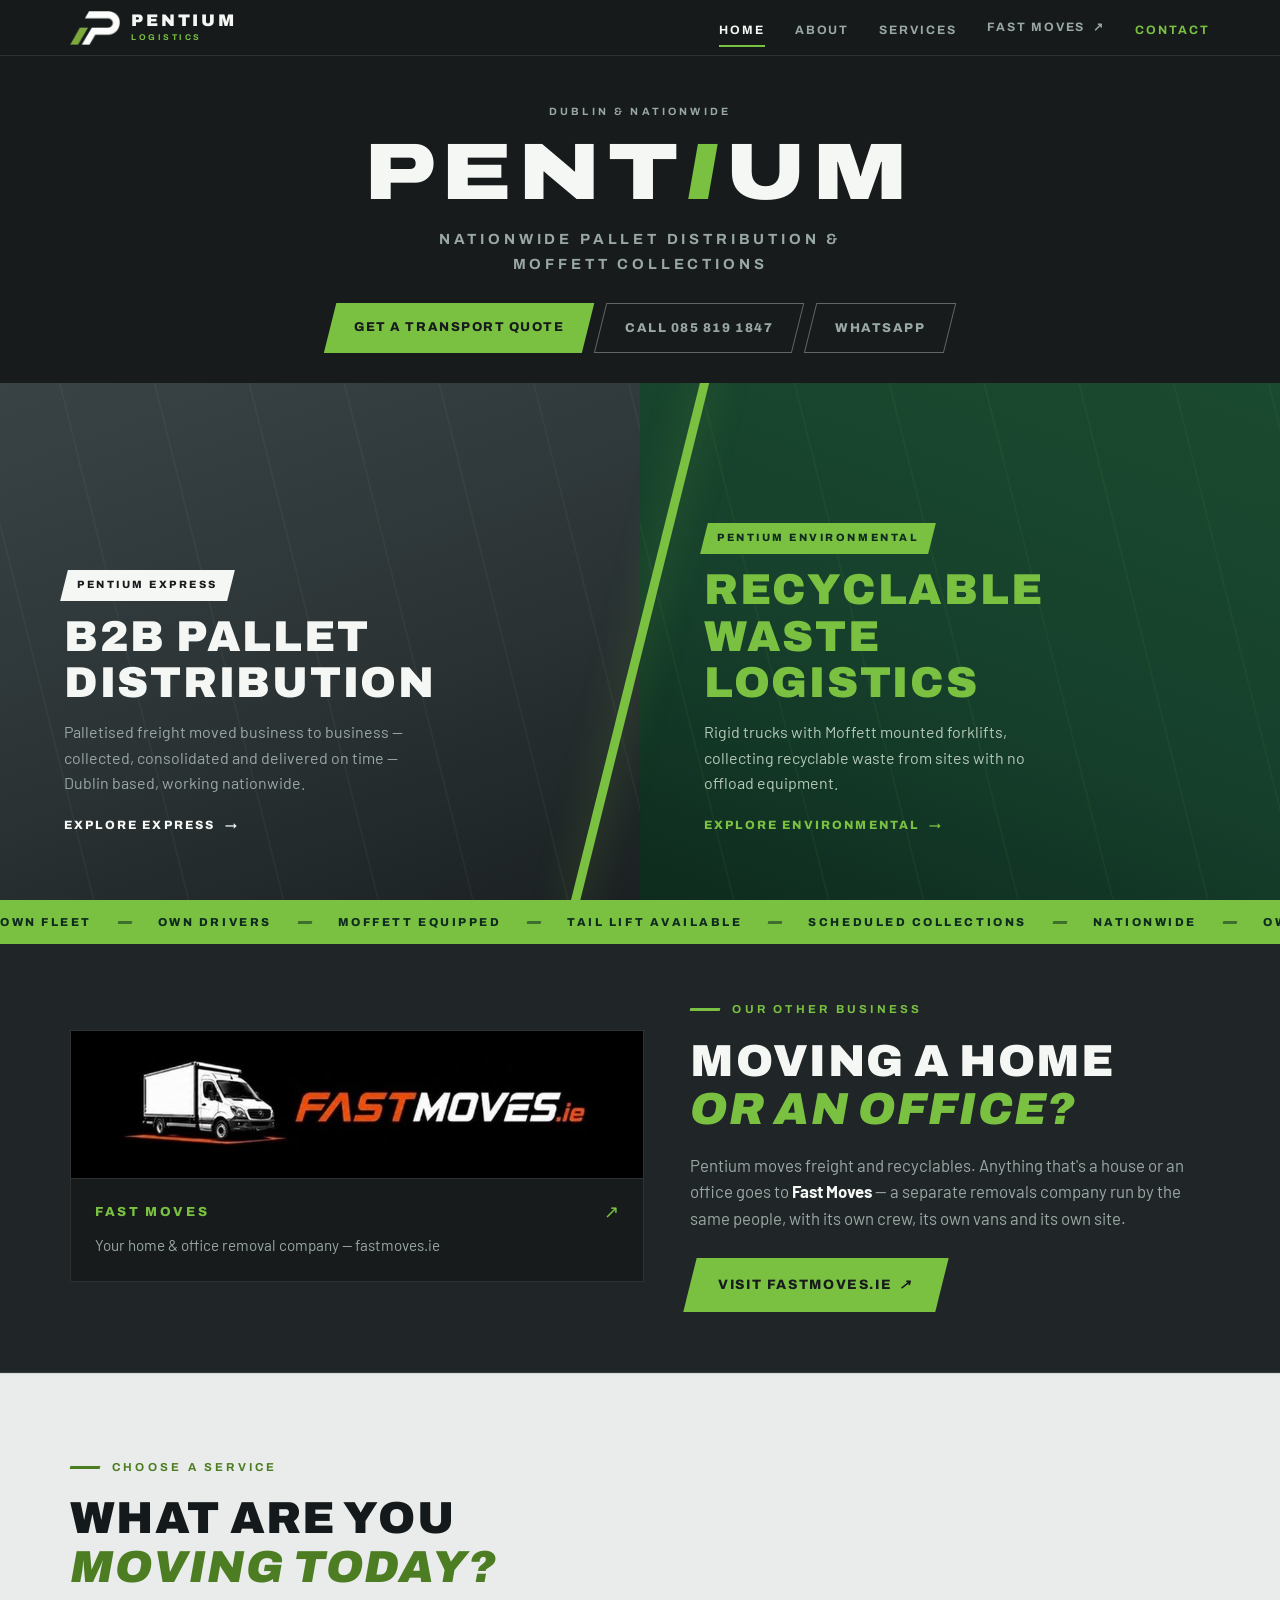
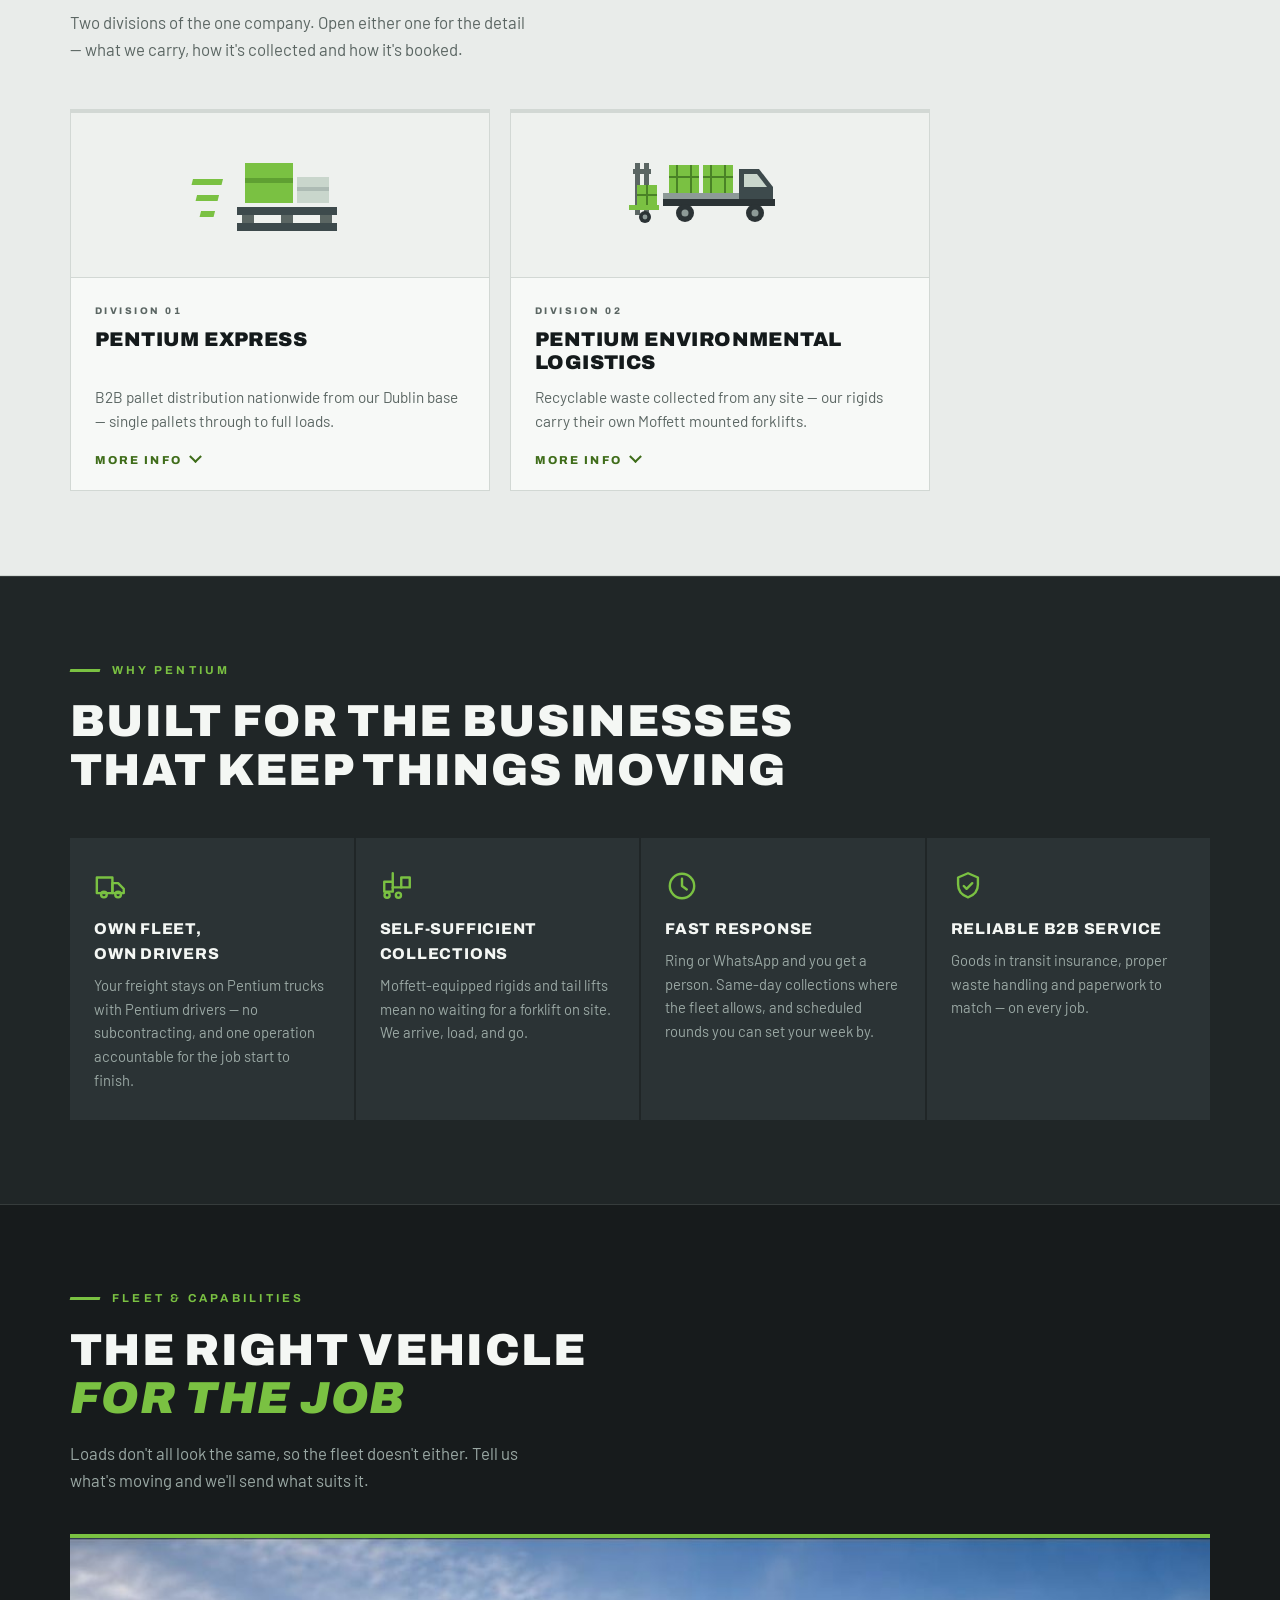
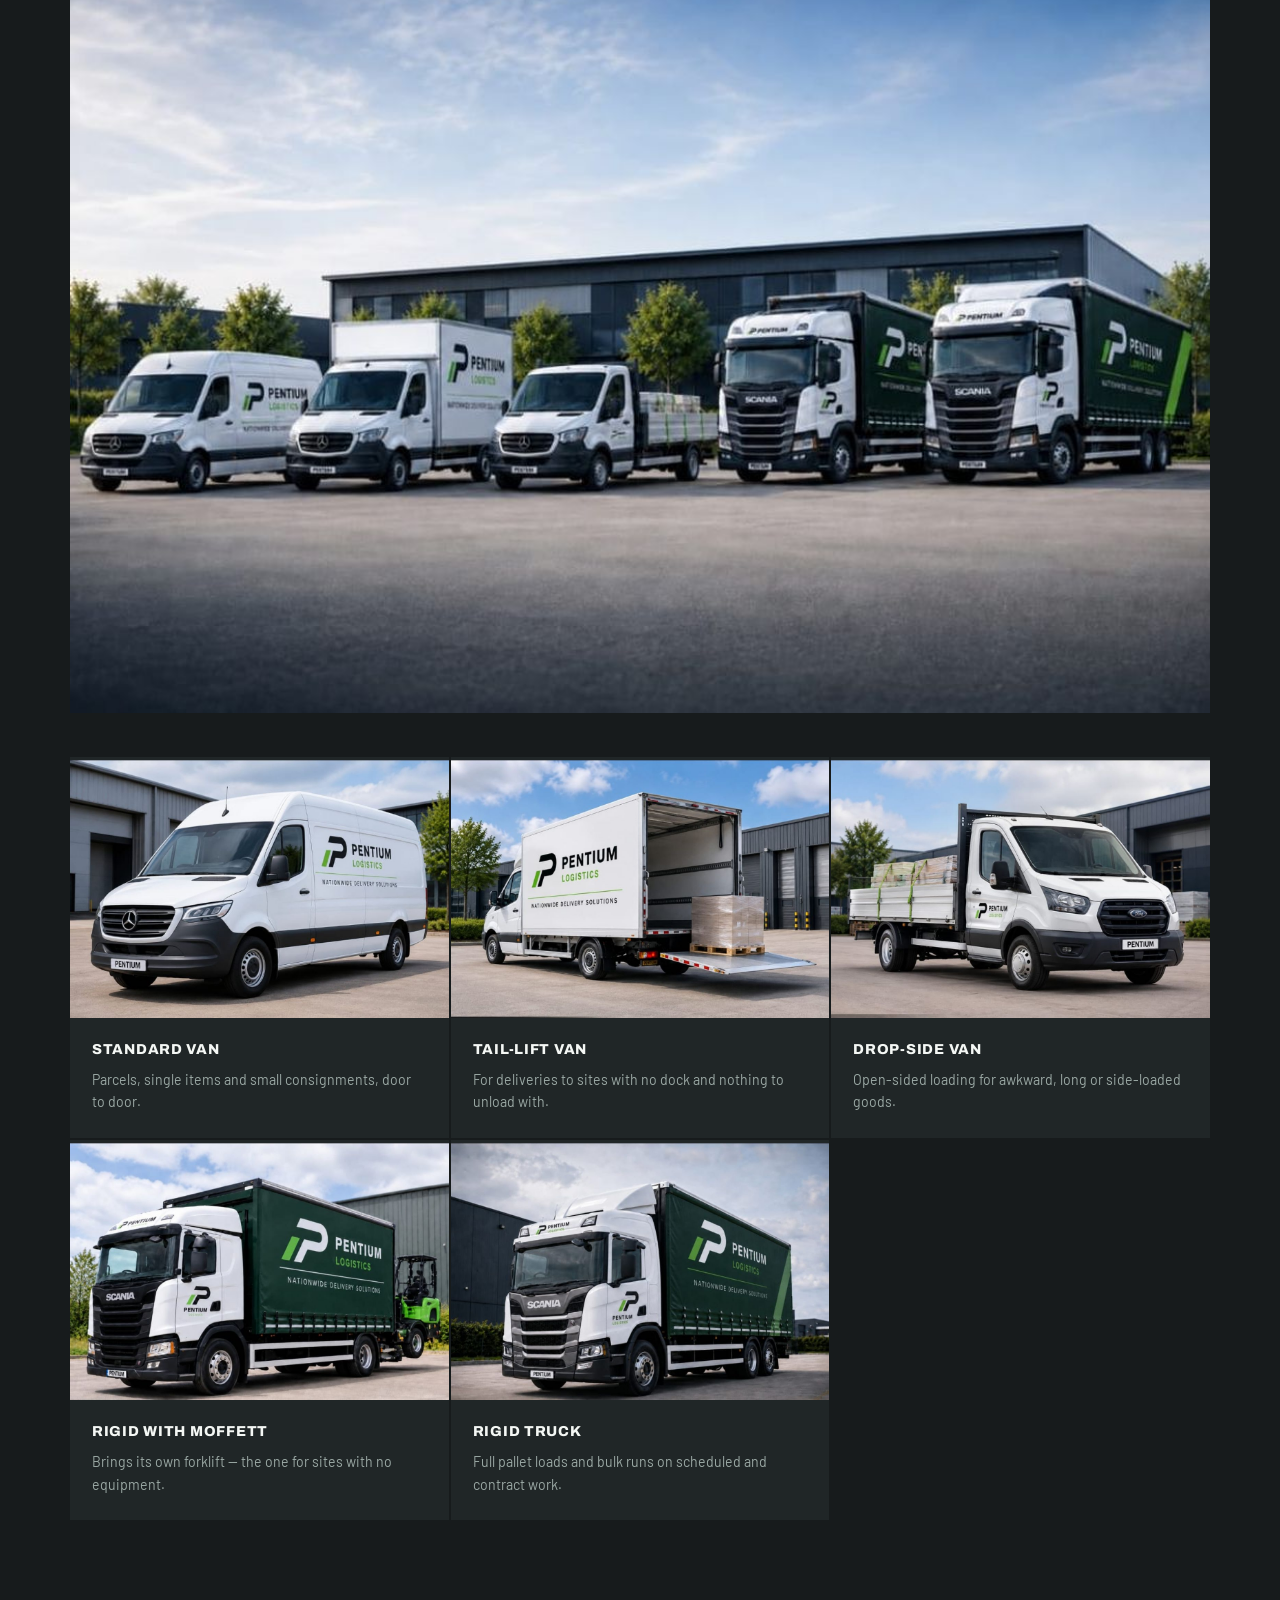
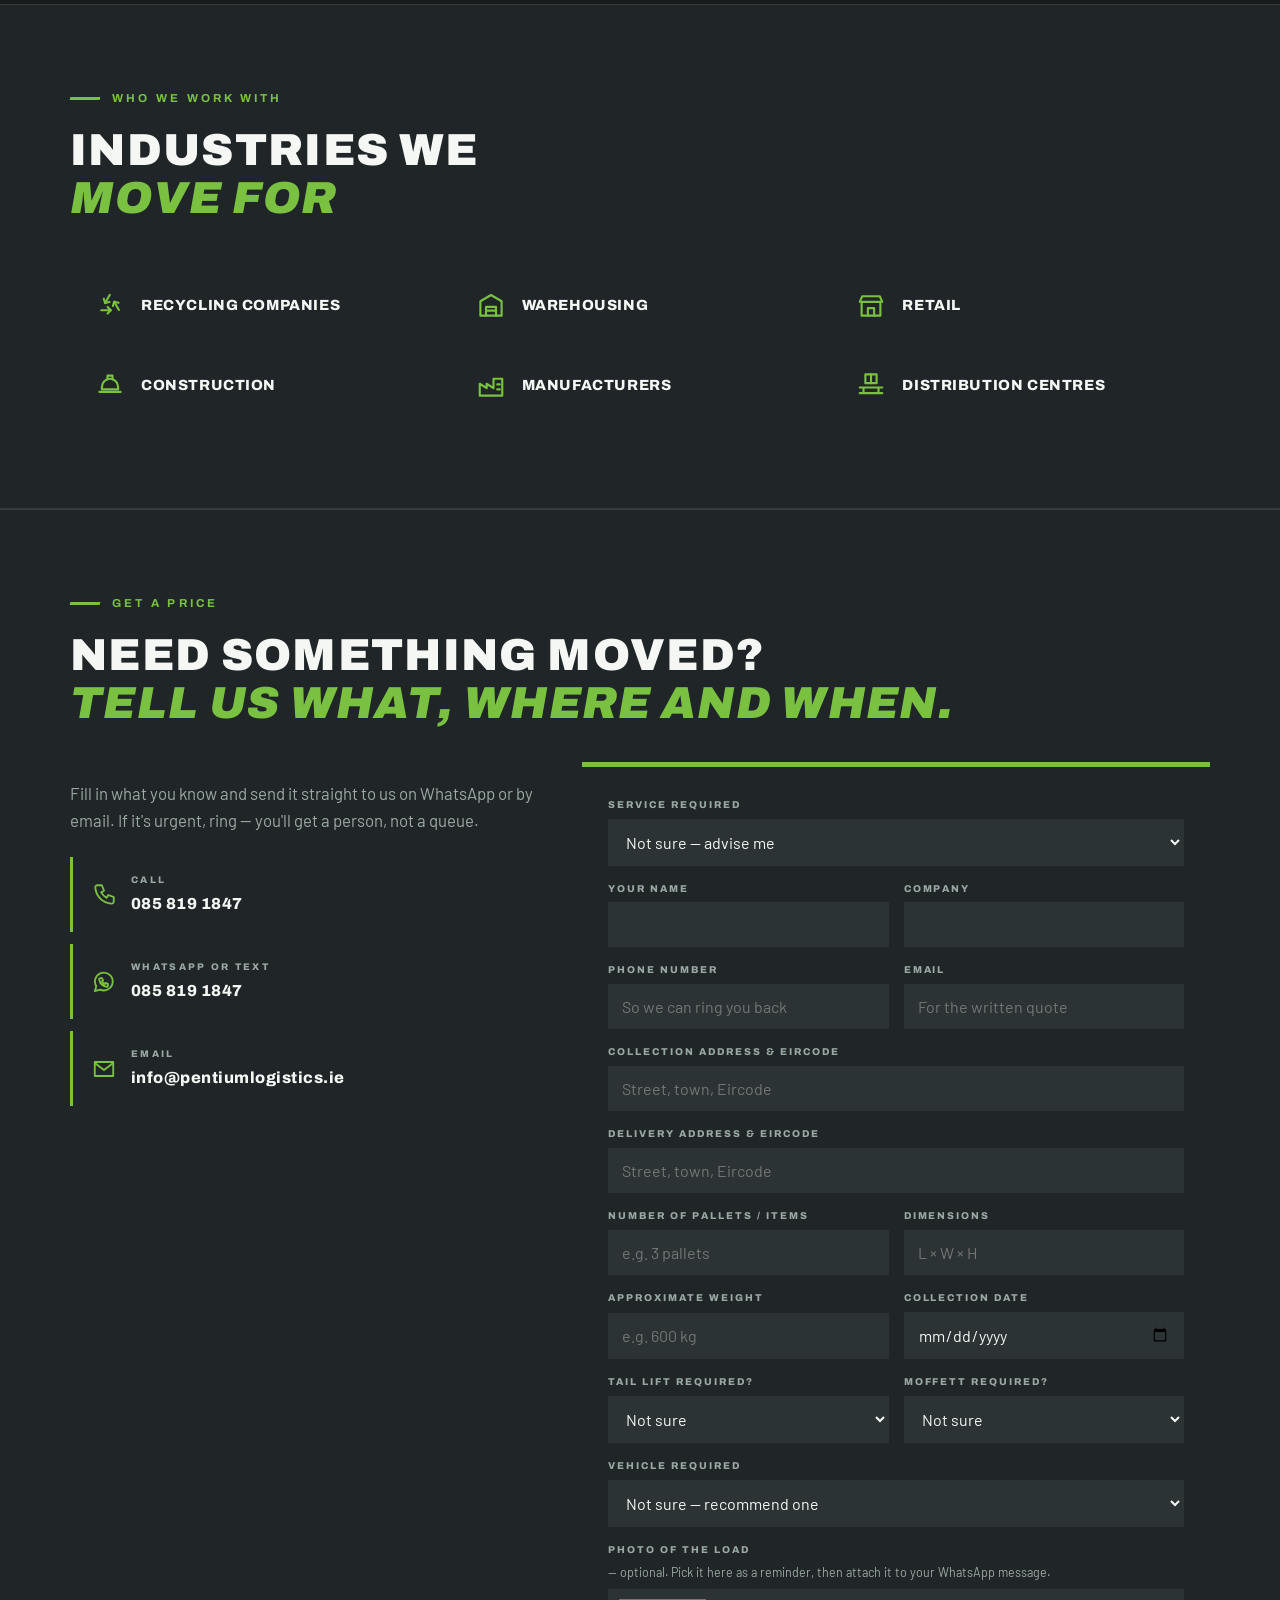
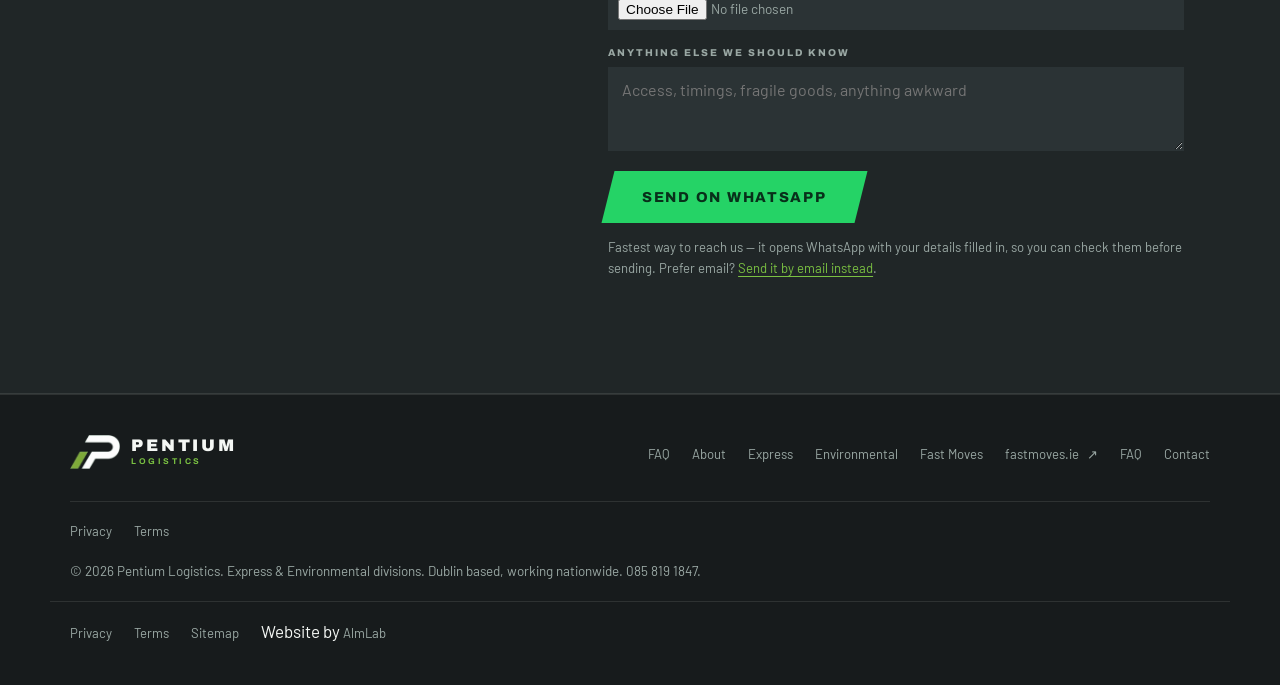
==== commit bf2e6a4a: "Add 'Website by AlmLab' footer credit Co-Authored-By: Claude Fable 5.1 <noreply@anthropic.com> Claud" ====
--- a/index.html
+++ b/index.html
@@ -469,6 +469,7 @@
       <li><a href="privacy.html">Privacy</a></li>
       <li><a href="terms.html">Terms</a></li>
       <li><a href="sitemap.xml">Sitemap</a></li>
+      <li>Website by <a href="https://almlabmarketing.com" target="_blank" rel="noopener">AlmLab</a></li>
     </ul>
   </div>
 </footer>
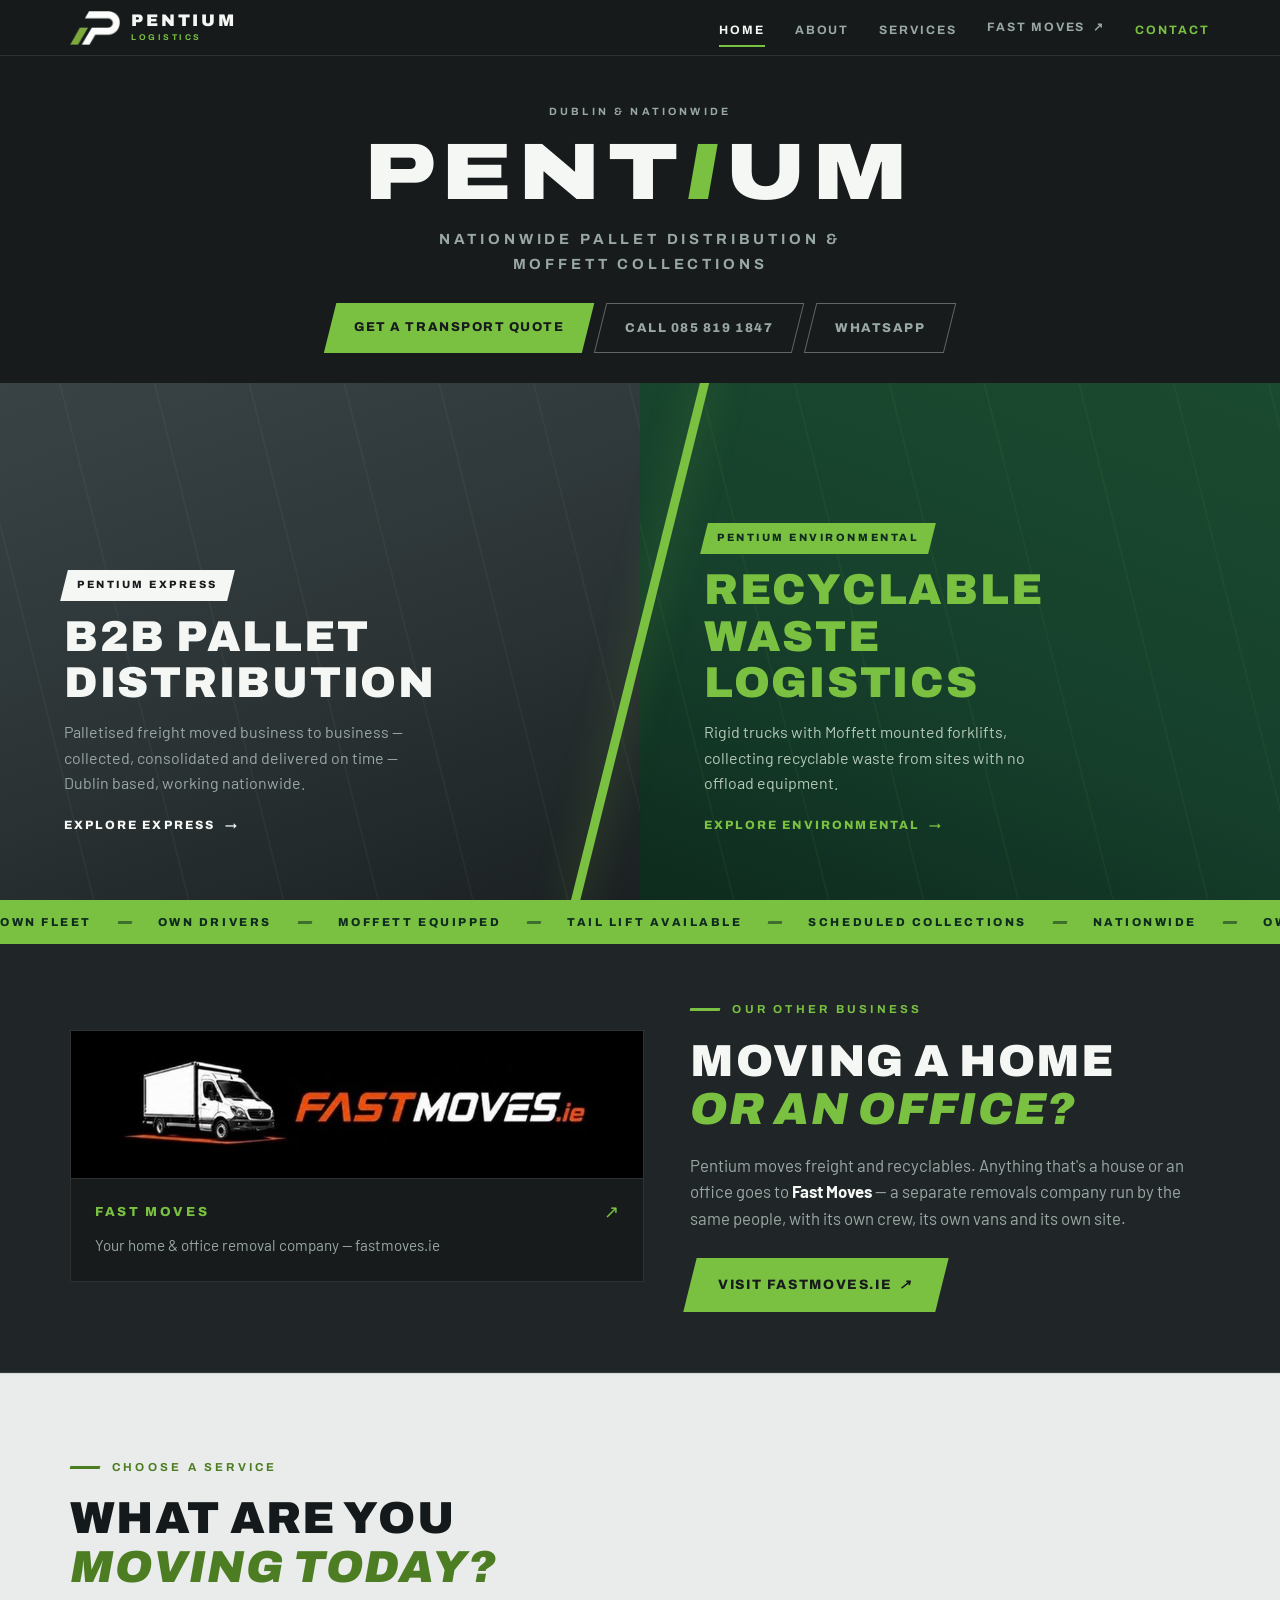
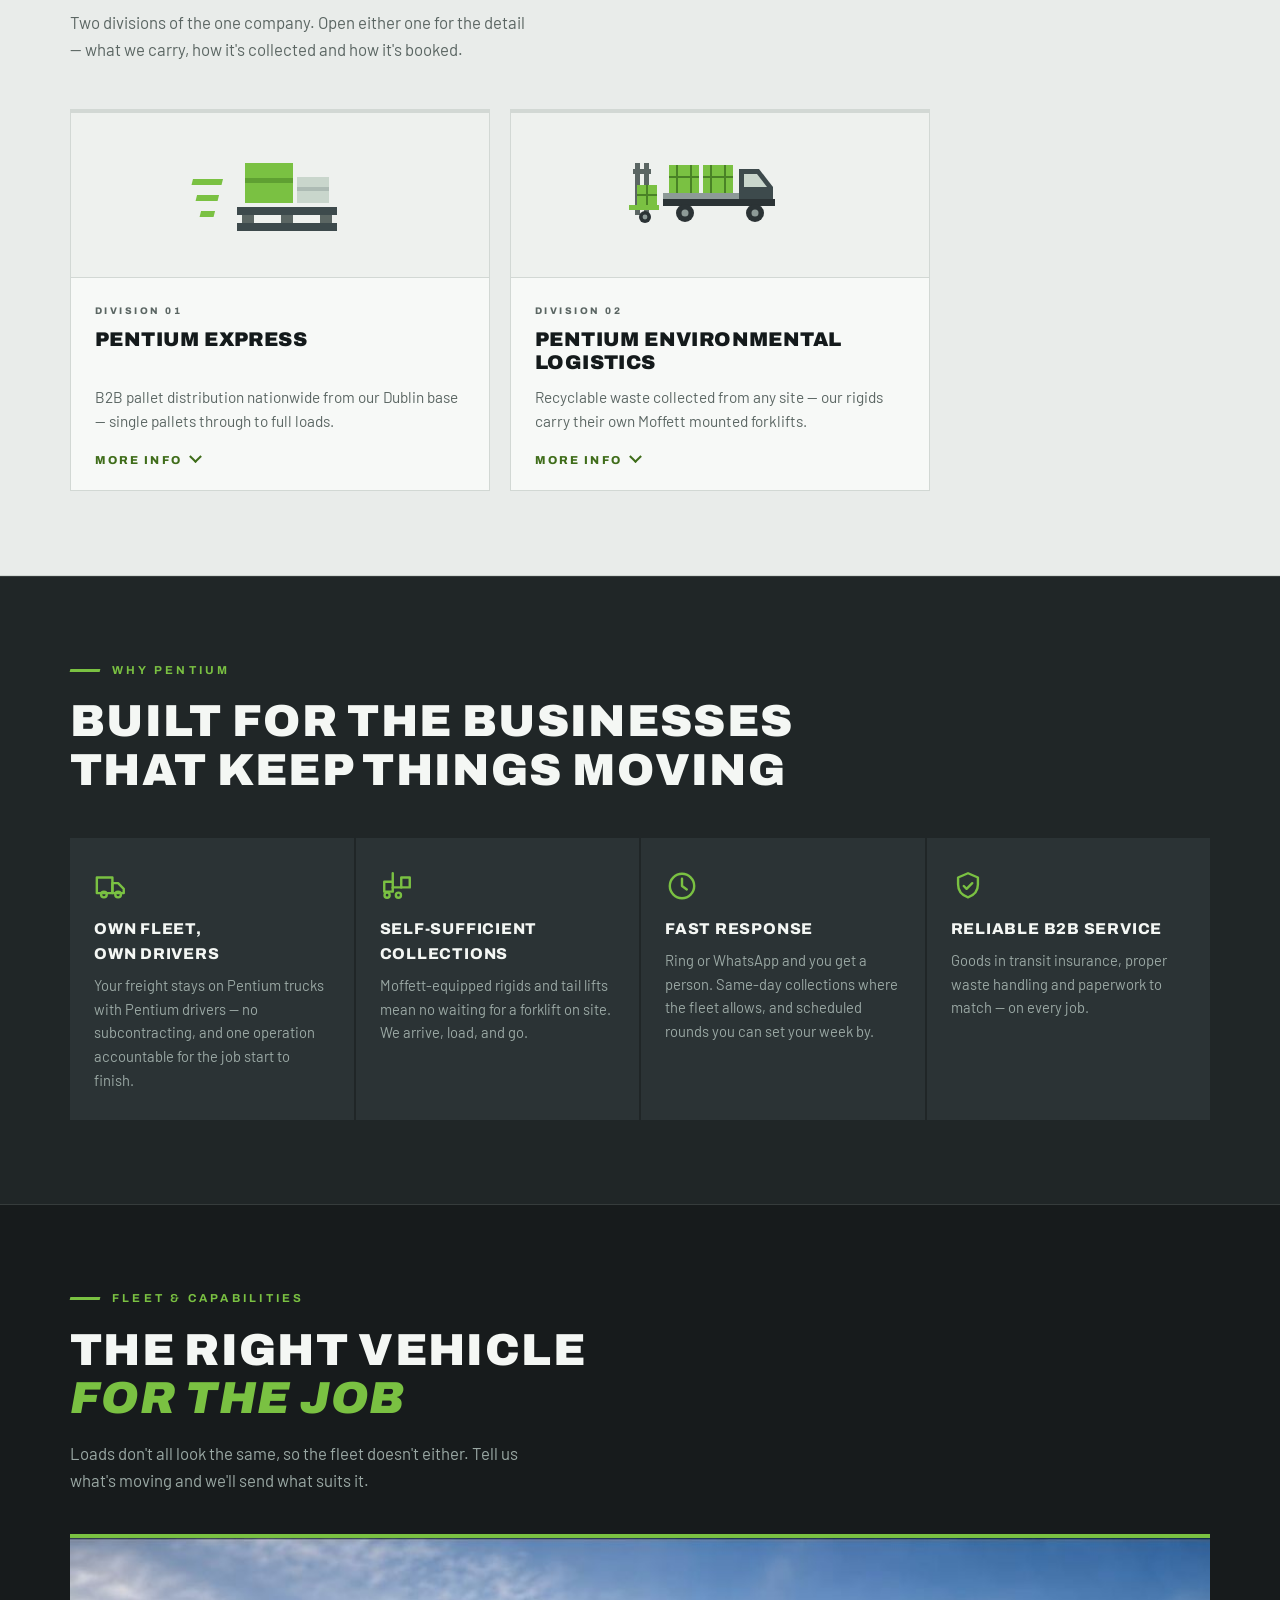
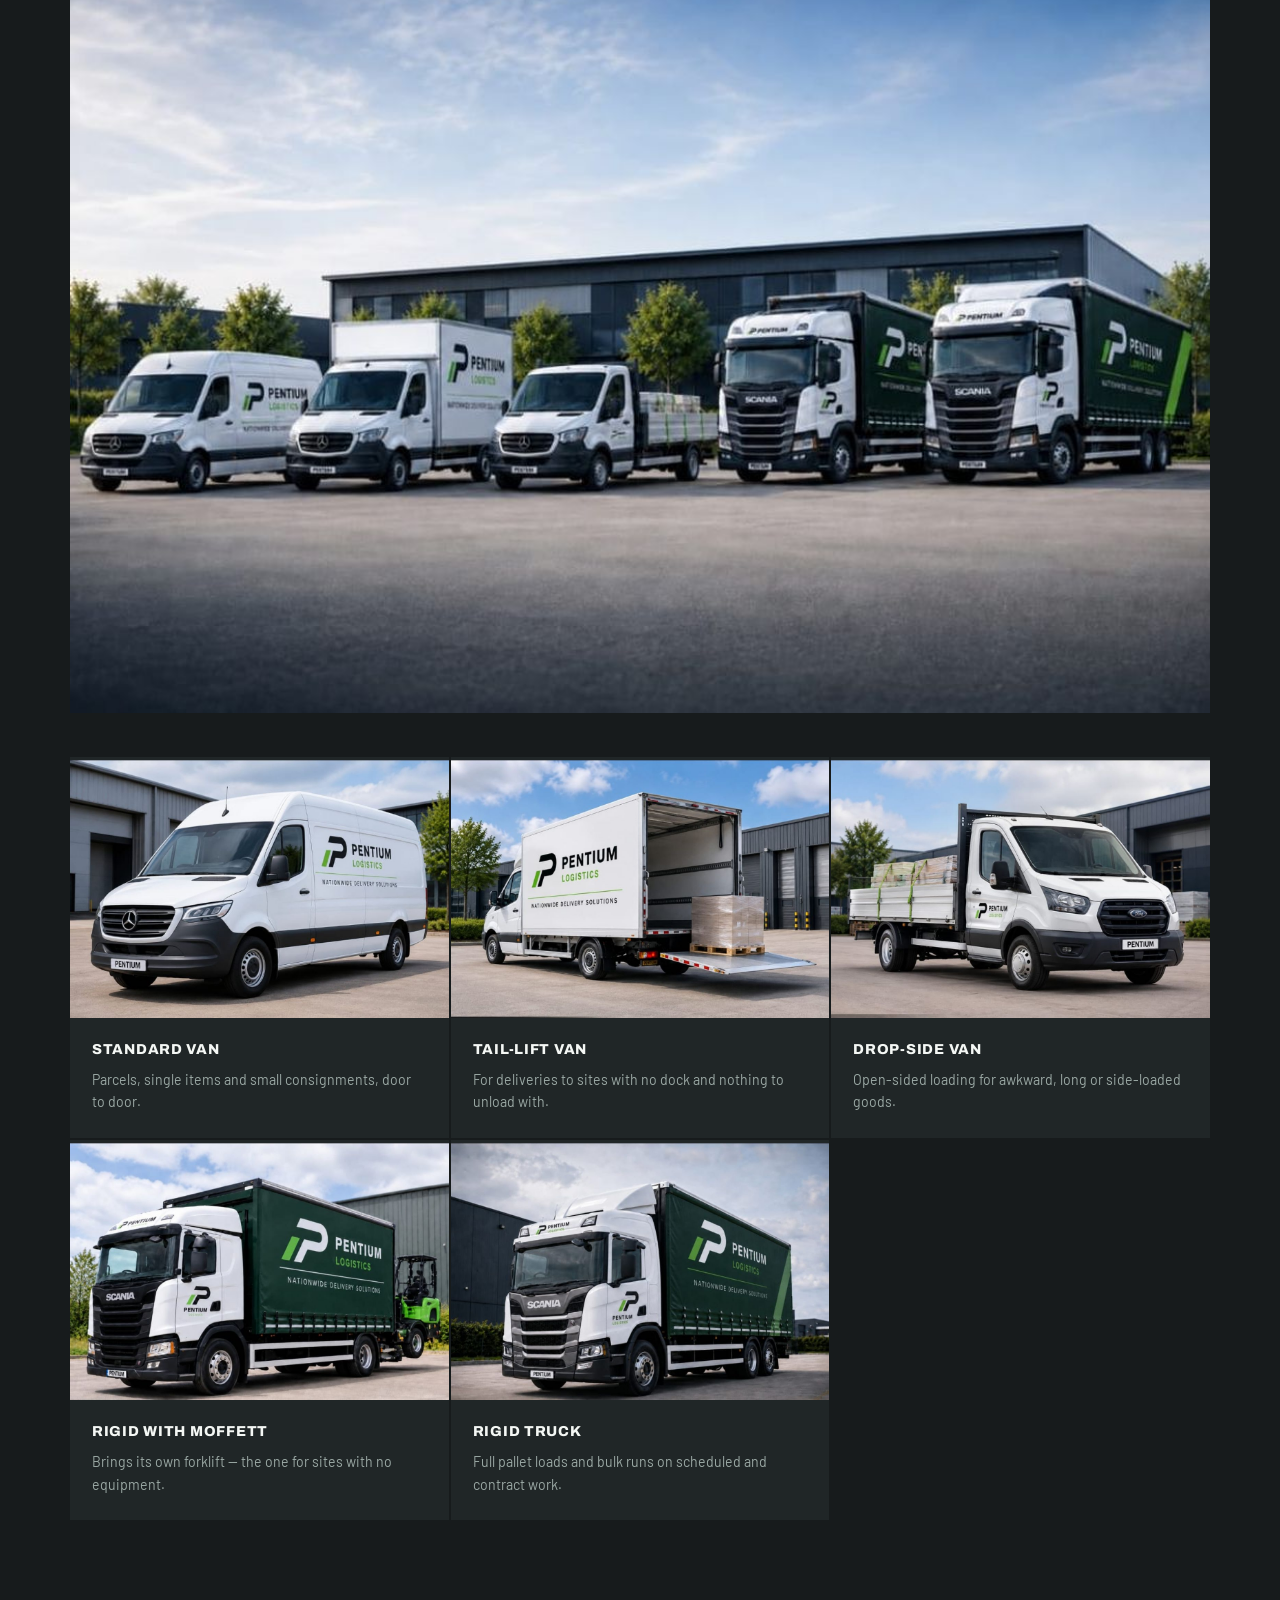
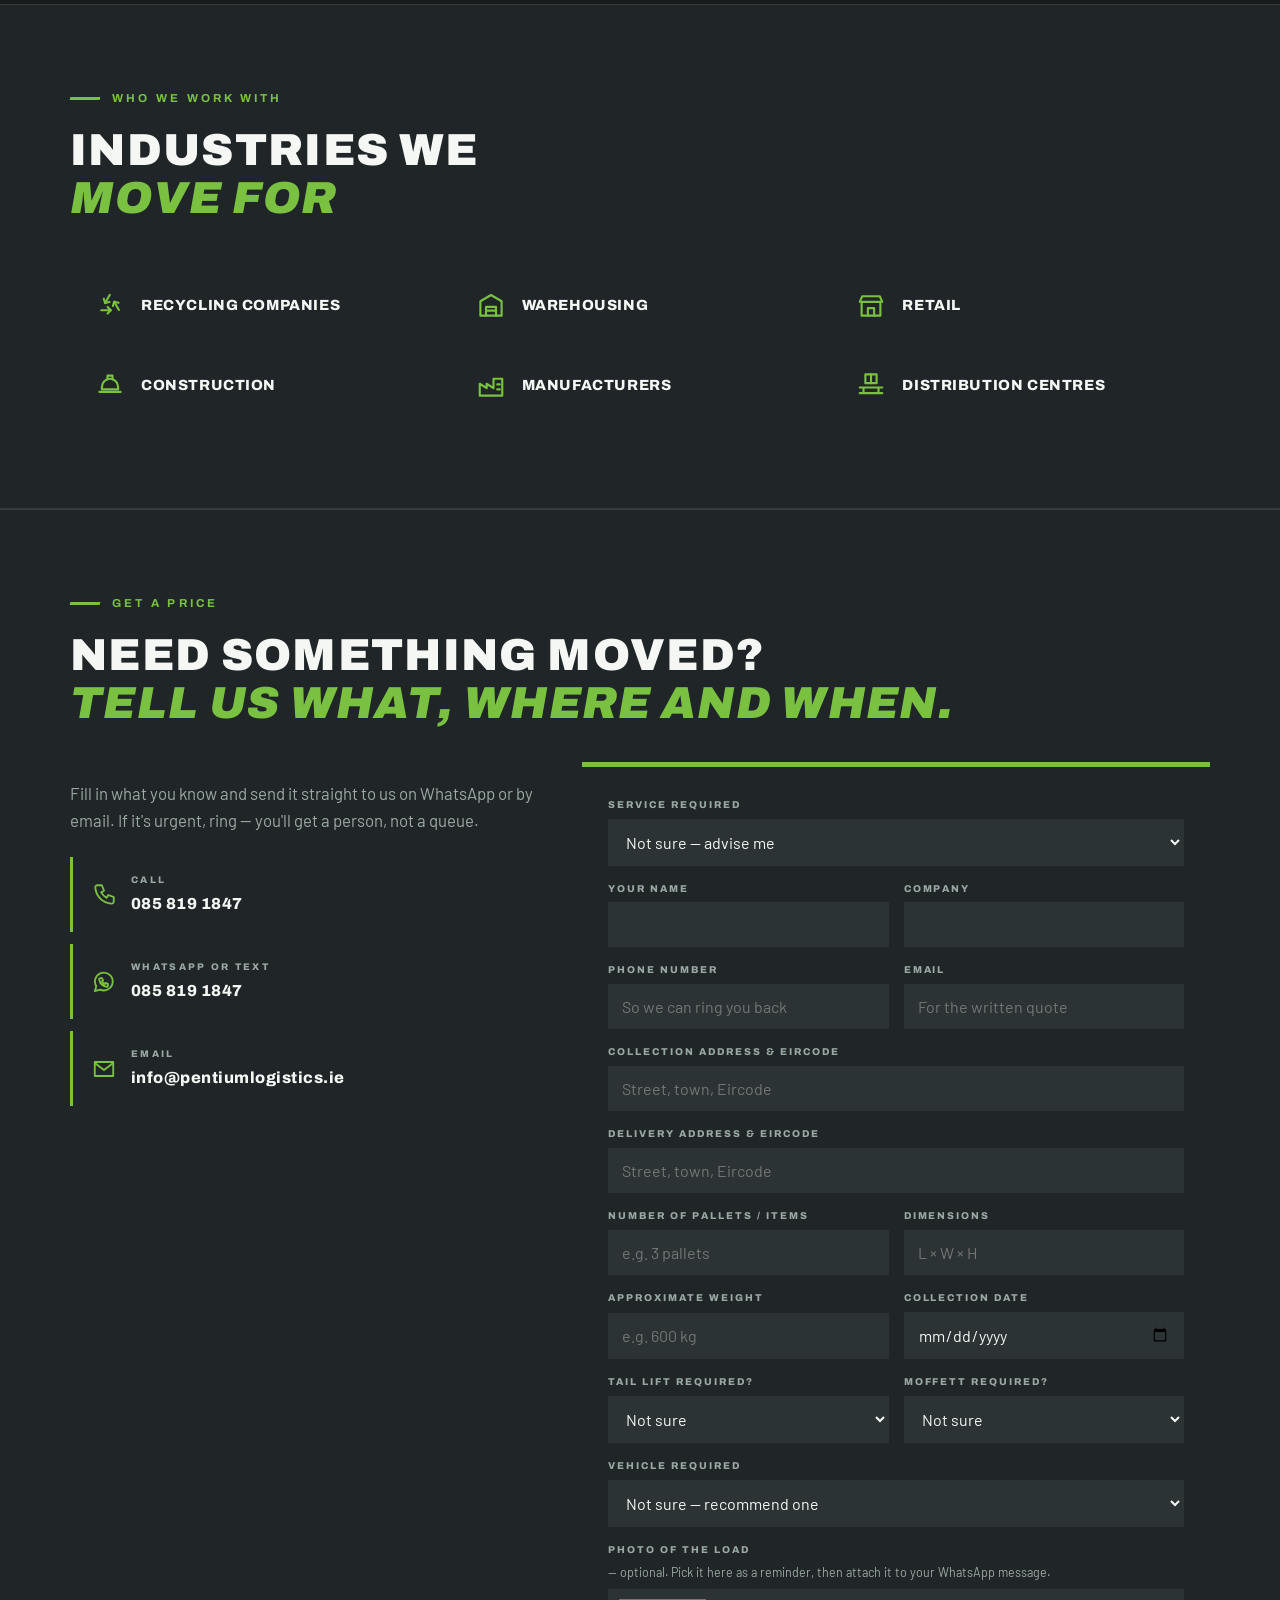
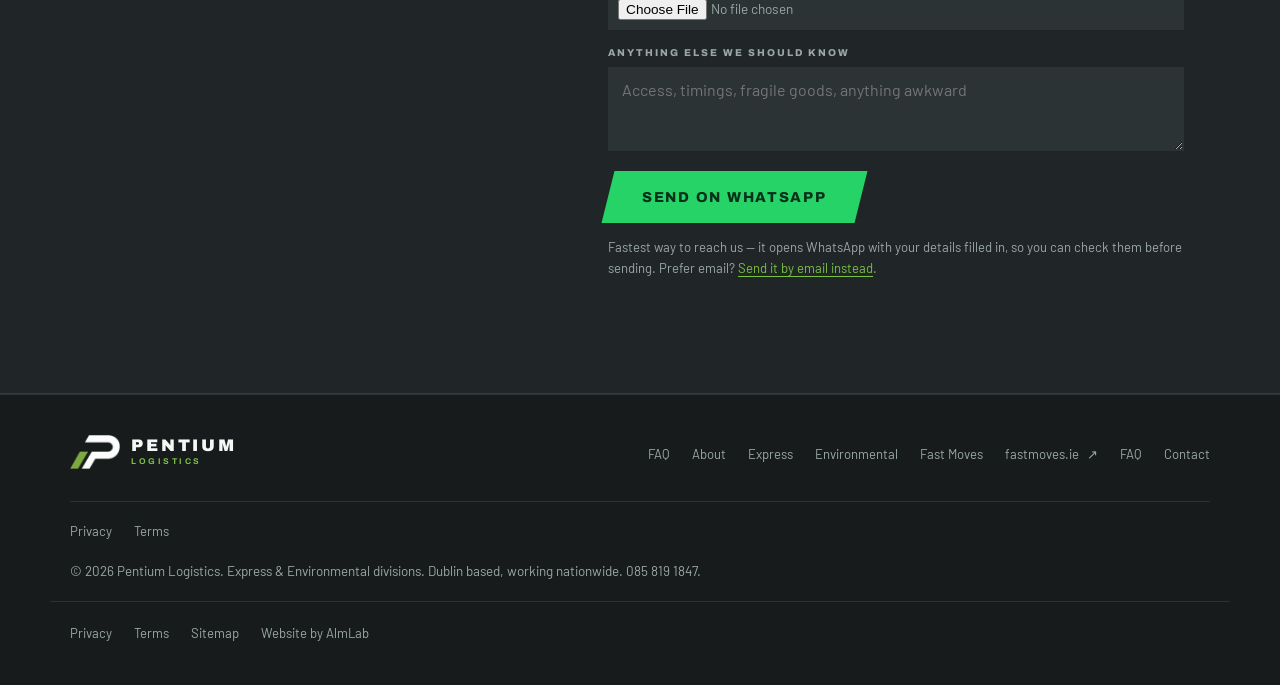
==== commit 0da7d38f: "Make the whole 'Website by AlmLab' credit one link Co-Authored-By: Claude Opus 5.5 <noreply@anthropi" ====
--- a/index.html
+++ b/index.html
@@ -469,7 +469,7 @@
       <li><a href="privacy.html">Privacy</a></li>
       <li><a href="terms.html">Terms</a></li>
       <li><a href="sitemap.xml">Sitemap</a></li>
-      <li>Website by <a href="https://almlabmarketing.com" target="_blank" rel="noopener">AlmLab</a></li>
+      <li><a href="https://almlabmarketing.com" target="_blank" rel="noopener">Website by AlmLab</a></li>
     </ul>
   </div>
 </footer>
